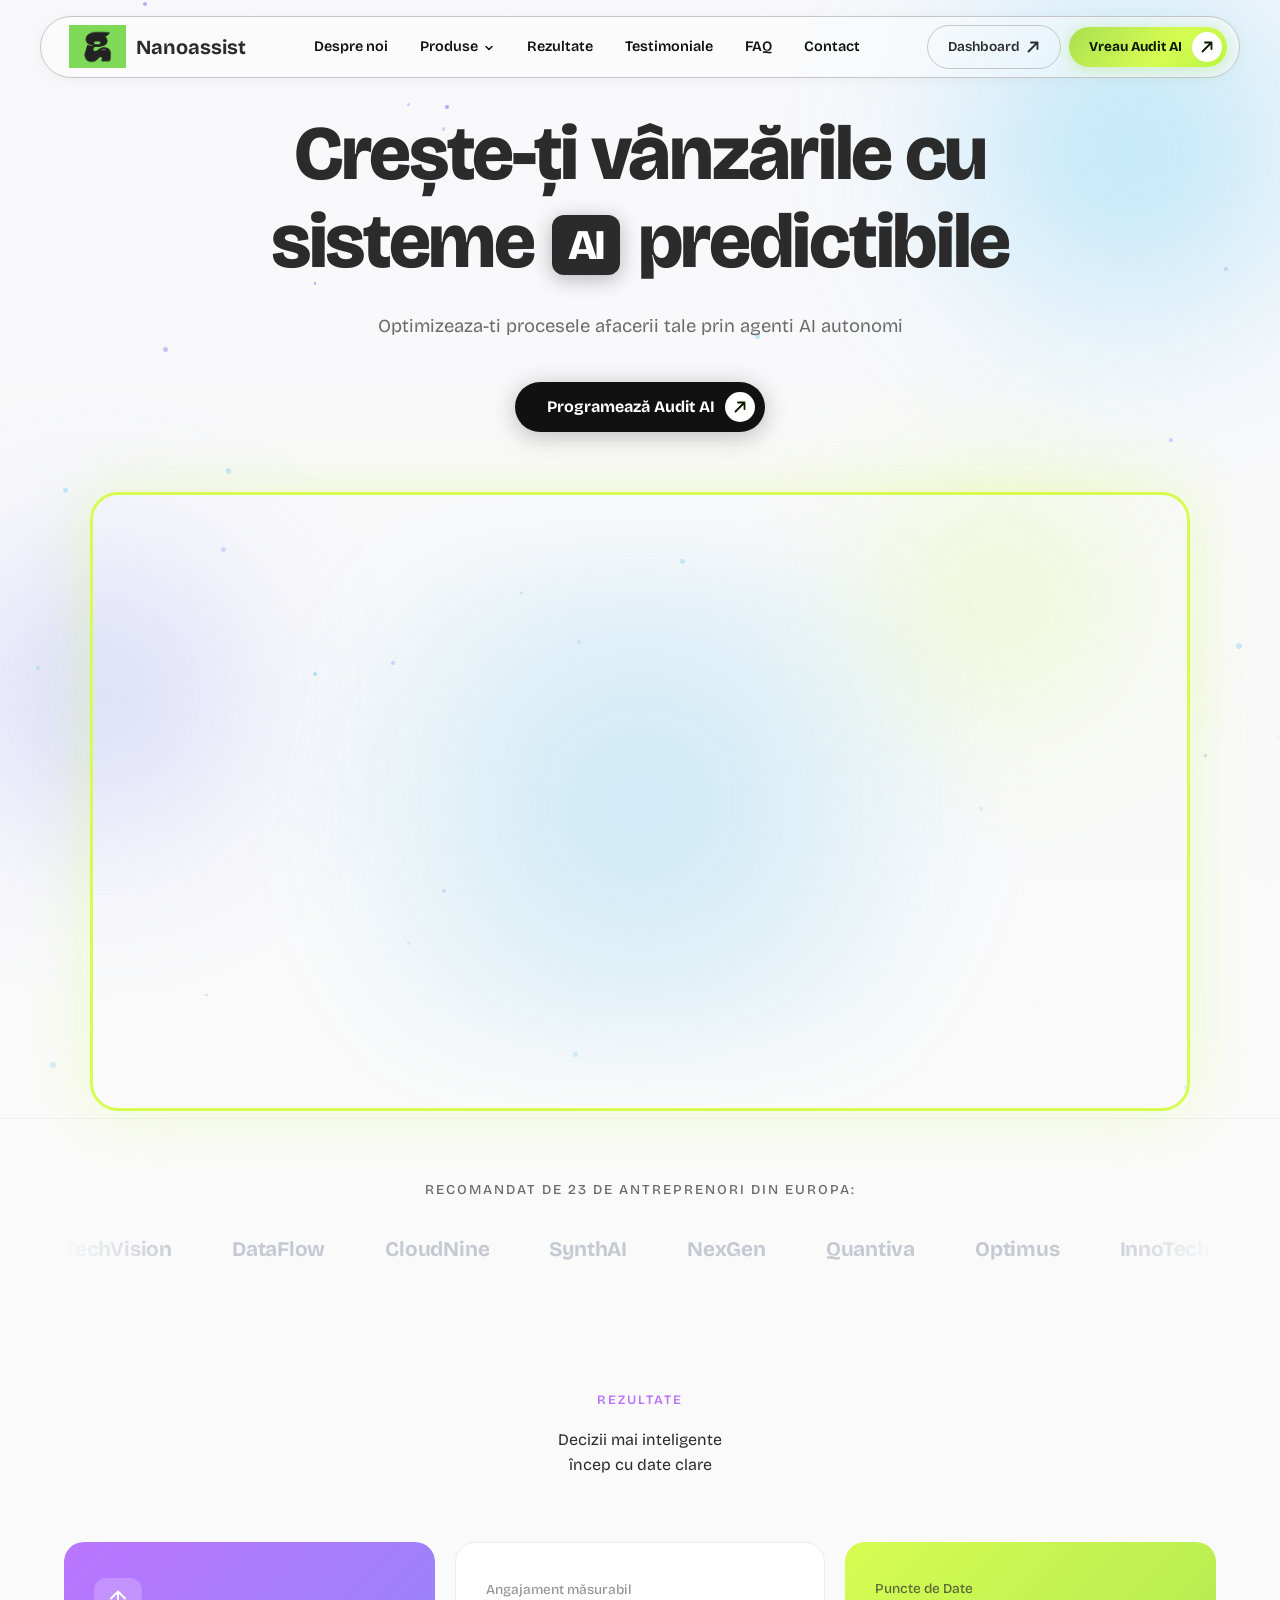
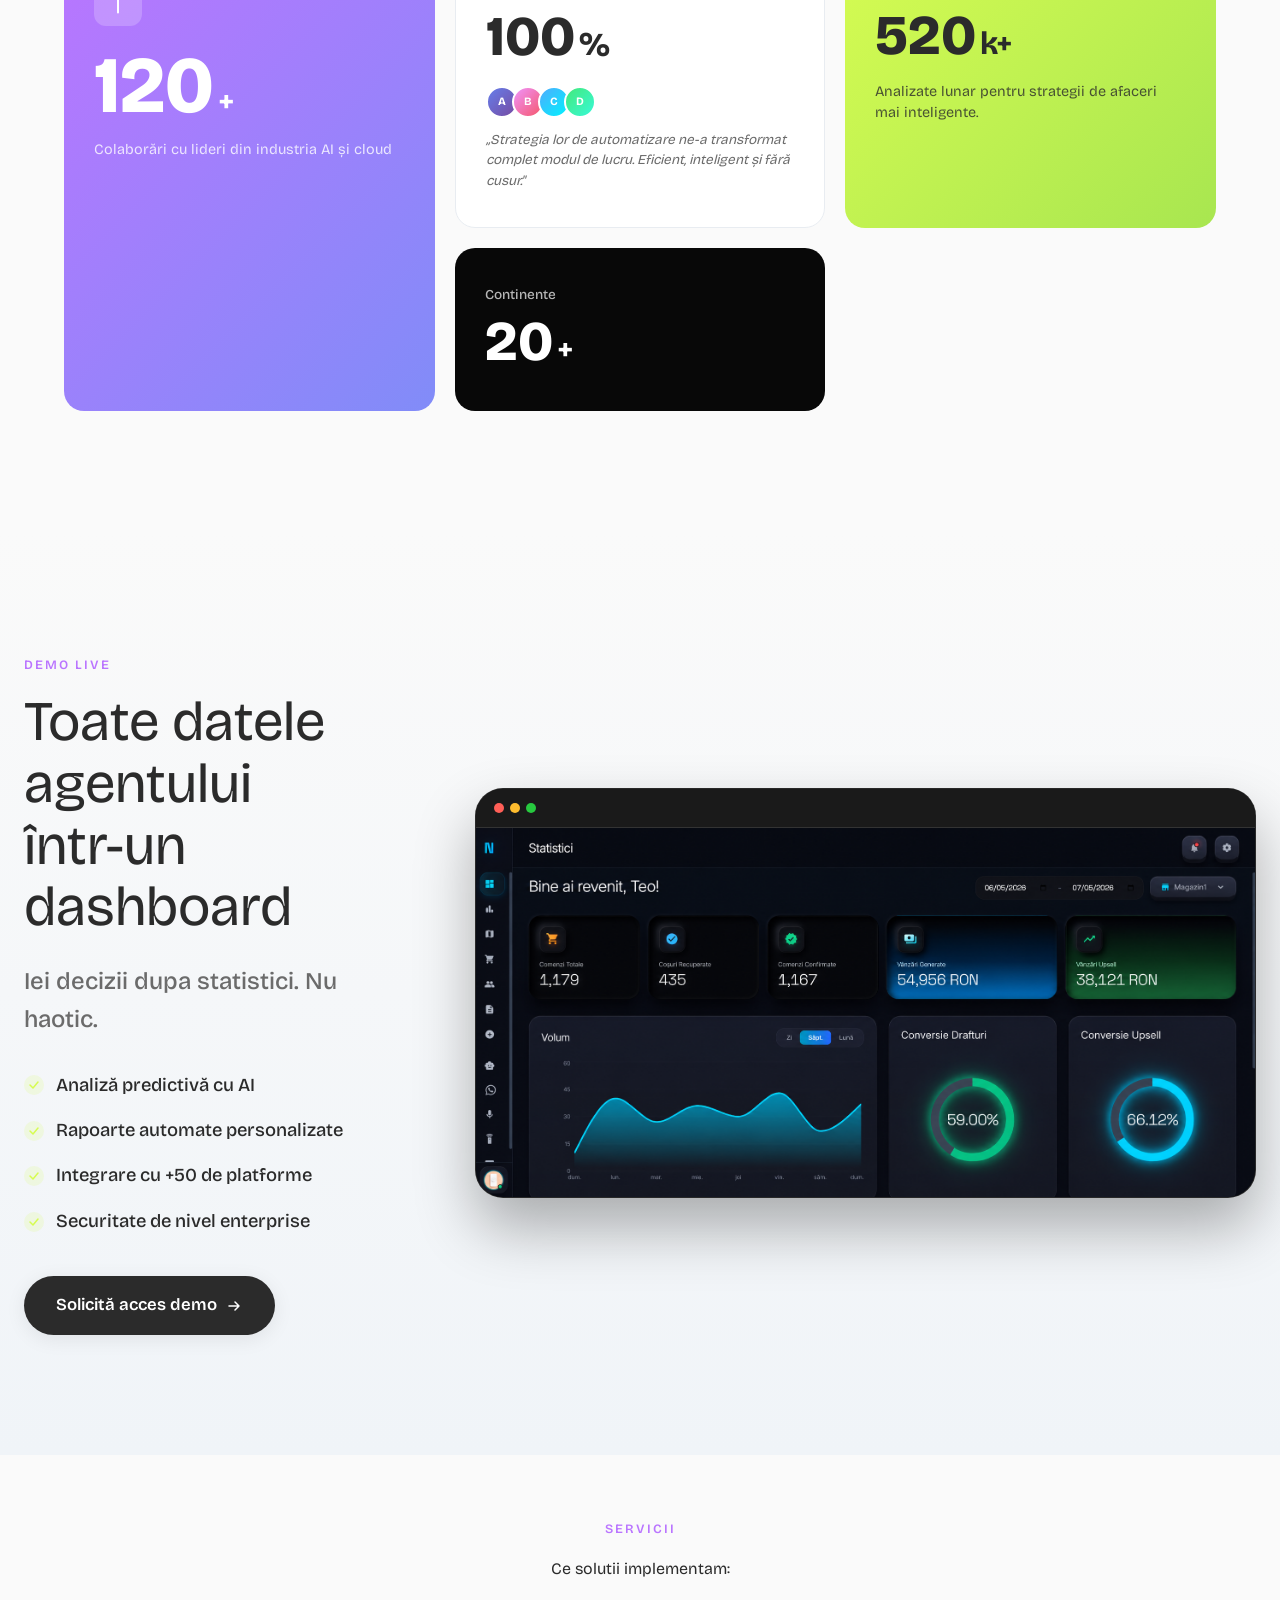
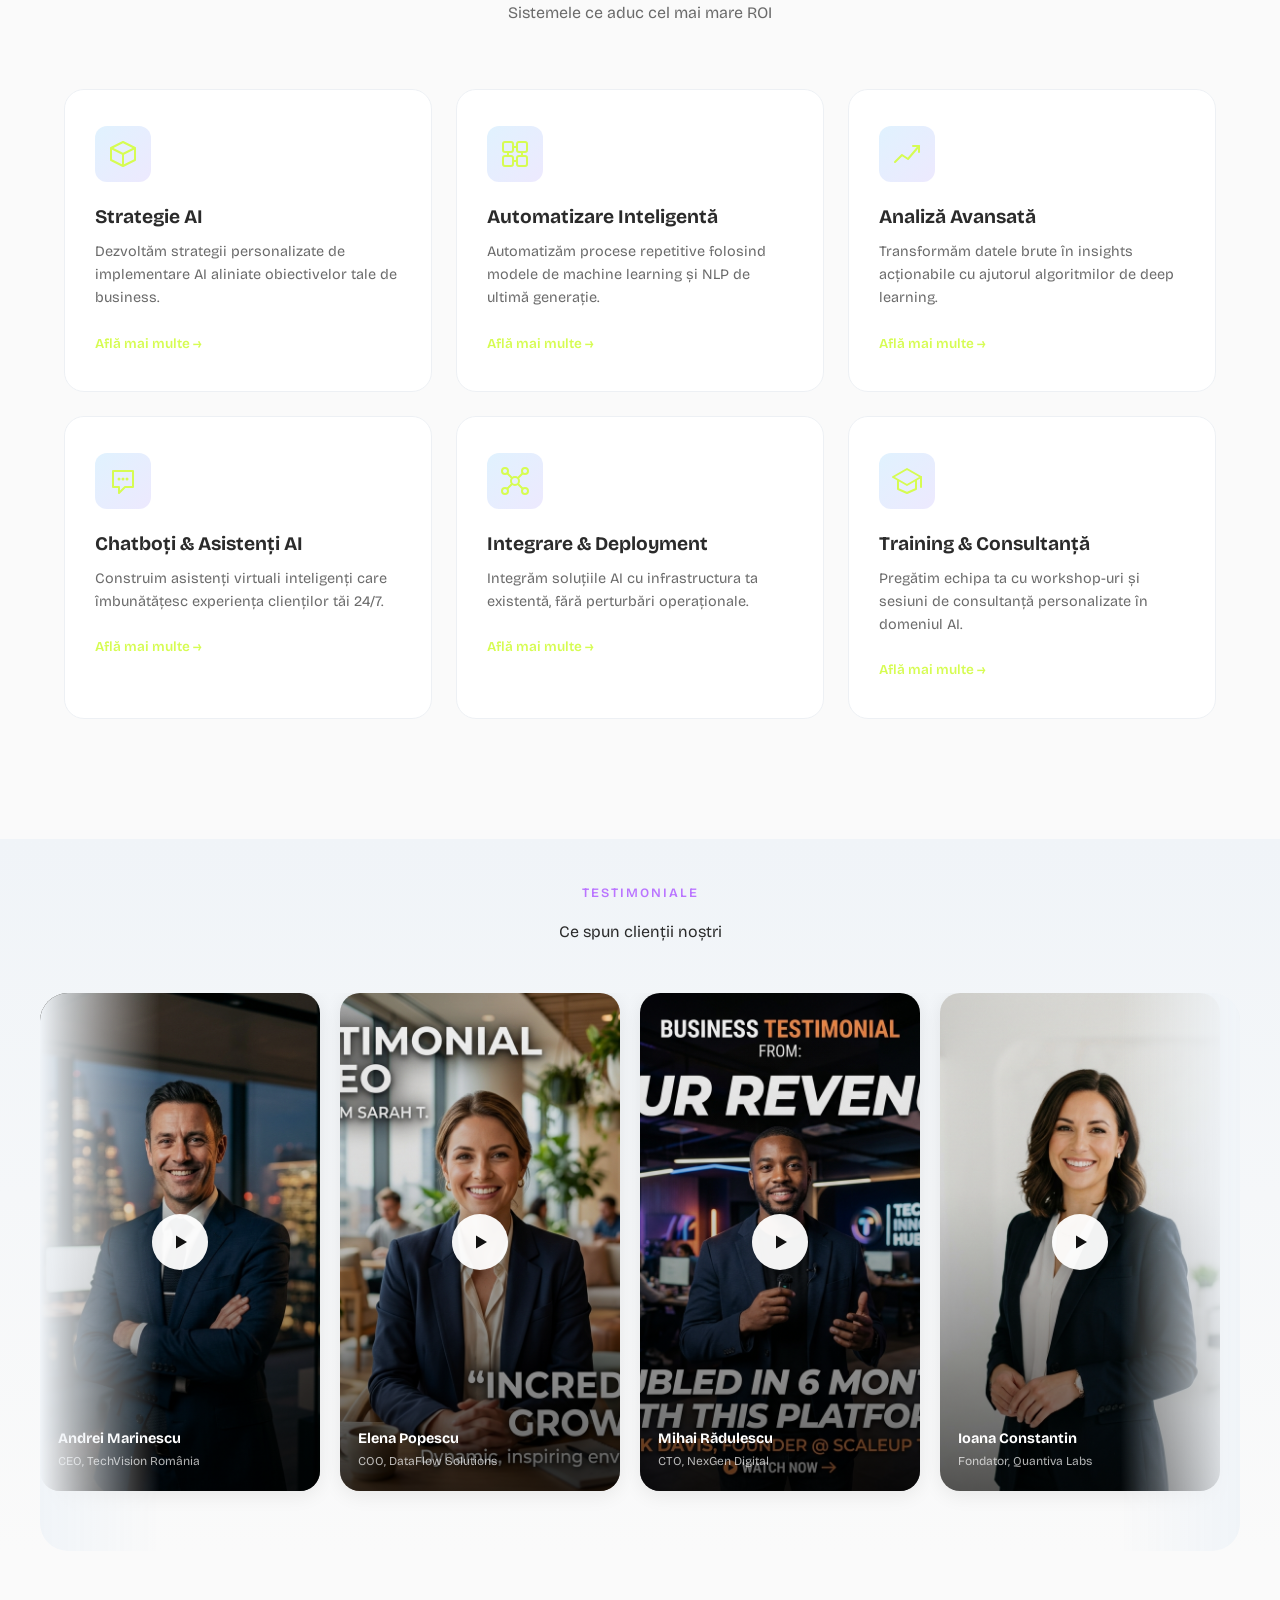
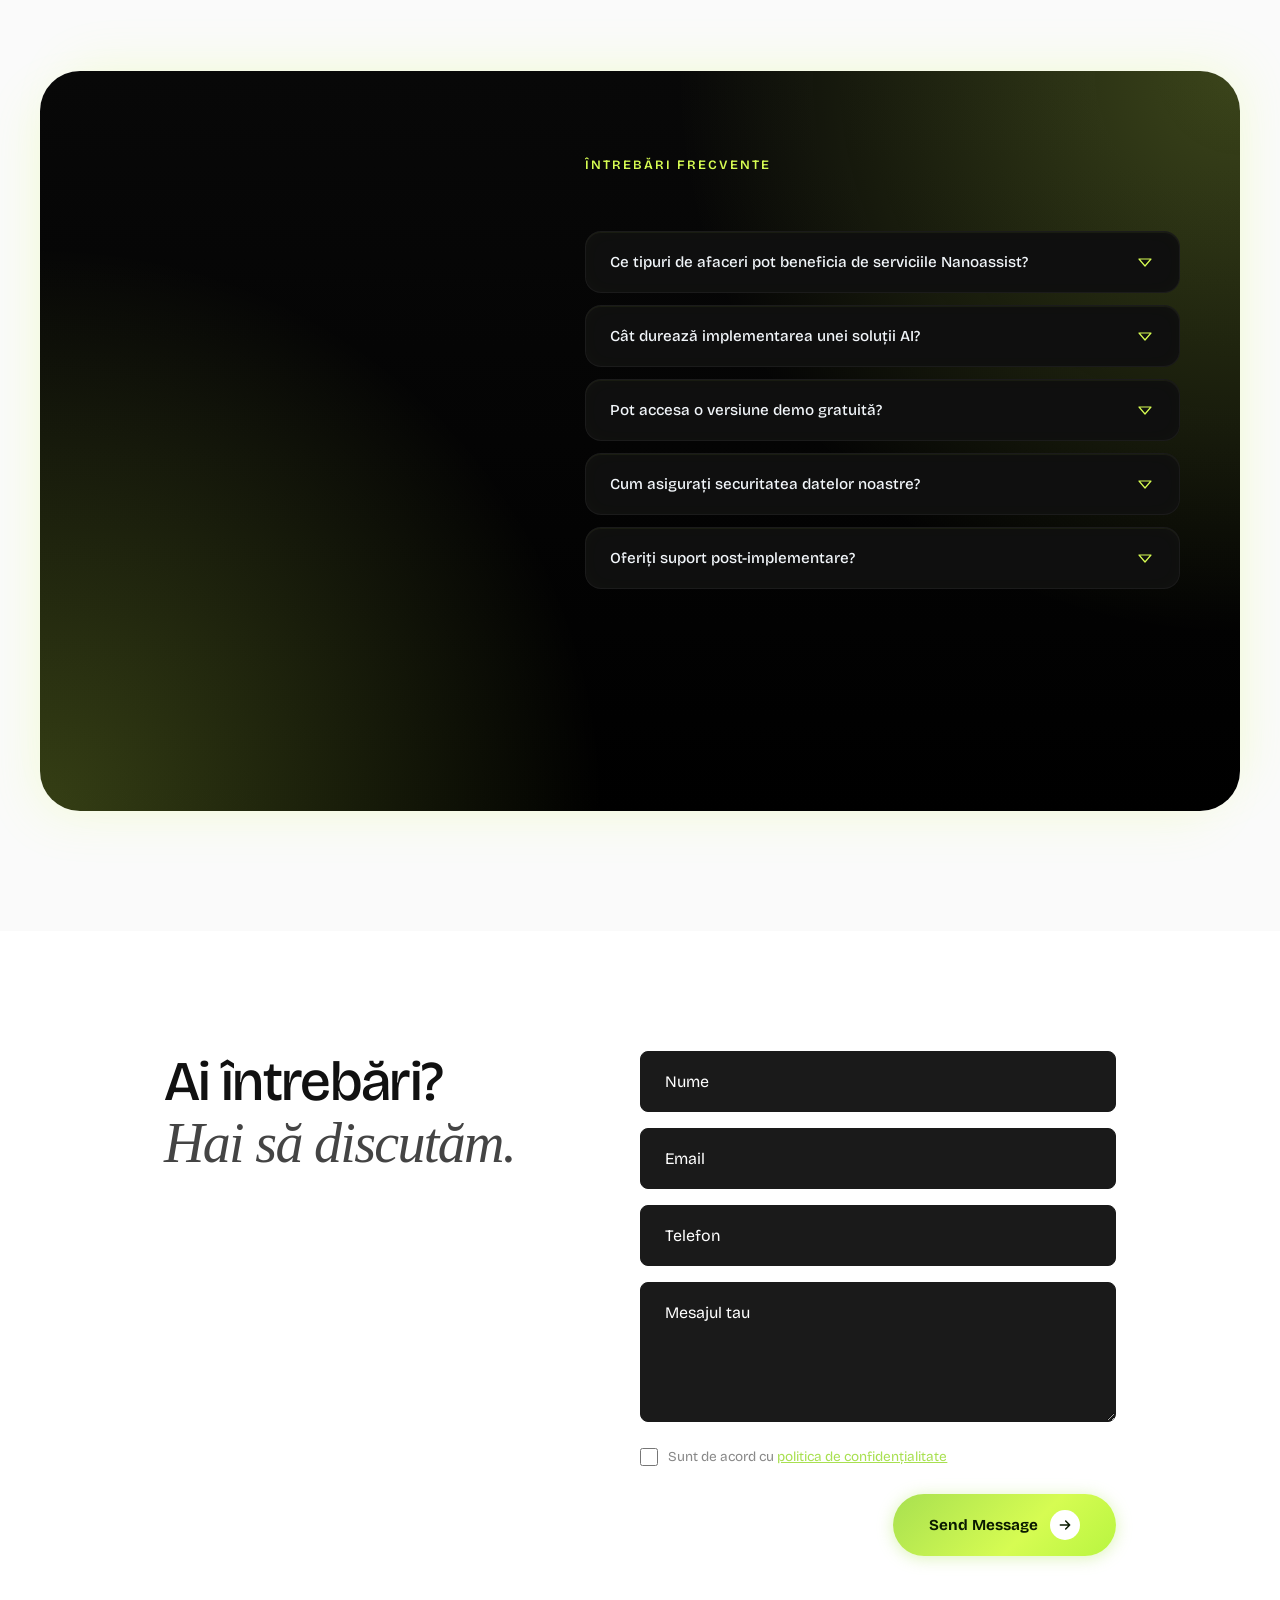
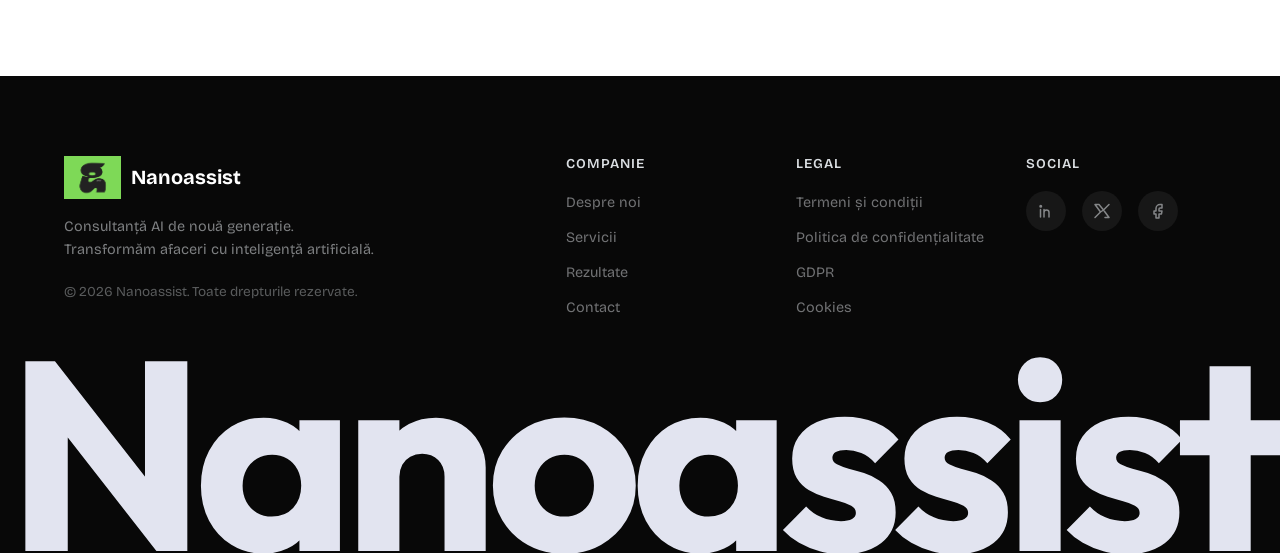
==== index.html @ f49da97b "UI: Moved hero video up, added green alien border, fixed header transparency, and restructured foote" ====
<!DOCTYPE html>
<html lang="ro">
<head>
    <meta charset="UTF-8">
    <meta name="viewport" content="width=device-width, initial-scale=1.0">
    <meta name="description" content="Nanoassist — Consultanță AI de top pentru afacerea ta. Automatizare inteligentă, analiză avansată și soluții personalizate bazate pe inteligență artificială.">
    <meta name="keywords" content="consultanță AI, inteligență artificială, automatizare, Nanoassist, România, soluții AI">
    <title>Nanoassist — Consultanță AI pentru Afaceri</title>

    <!-- Google Fonts -->
    <link rel="preconnect" href="https://fonts.googleapis.com">
    <link rel="preconnect" href="https://fonts.gstatic.com" crossorigin>
    <link href="https://fonts.googleapis.com/css2?family=Bricolage+Grotesque:wght@400;500;600;700;800&family=Inter:wght@300;400;500;600;700;800;900&family=Outfit:wght@300;400;500;600;700;800;900&display=swap" rel="stylesheet">

    <link rel="stylesheet" href="styles.css">
</head>
<body>
    <!-- ============ HEADER ============ -->
    <header class="header" id="header">
        <div class="header__pill">
            <a href="#" class="header__logo" id="logo">
                <img src="assets/images/logo1.png" alt="Nanoassist Logo" class="header-logo-img">
                <span class="logo-text">Nanoassist</span>
            </a>

            <nav class="header__nav" id="nav">
                <a href="#despre" class="nav-link">Despre noi</a>
                <div class="nav-item-dropdown">
                    <a href="#servicii" class="nav-link">Produse <svg width="12" height="12" viewBox="0 0 12 12" fill="none" style="margin-left: 2px; vertical-align: middle; transition: transform 0.2s;"><path d="M3 4.5L6 7.5L9 4.5" stroke="currentColor" stroke-width="1.5" stroke-linecap="round" stroke-linejoin="round"/></svg></a>
                    <div class="dropdown-menu">
                        <a href="#ecommerce">Ecommerce</a>
                        <a href="#call-center">Call-Center</a>
                        <a href="#prospectare">Prospectare B2B</a>
                        <a href="#reactivare">Reactivare Baza Clienti</a>
                    </div>
                </div>
                <a href="#rezultate" class="nav-link">Rezultate</a>
                <a href="#testimoniale" class="nav-link">Testimoniale</a>
                <a href="#faq" class="nav-link">FAQ</a>
                <a href="#contact" class="nav-link">Contact</a>
            </nav>

            <div class="header__actions">
                <a href="https://comenzi.voisero.info" class="header__cta header__cta--secondary" id="cta-dashboard" target="_blank" rel="noopener noreferrer">
                    <span>Dashboard</span>
                    <svg width="14" height="14" viewBox="0 0 14 14" fill="none">
                        <path d="M2.5 11.5L11.5 2.5M11.5 2.5H5M11.5 2.5V9" stroke="currentColor" stroke-width="1.8" stroke-linecap="round" stroke-linejoin="round"/>
                    </svg>
                </a>
                <a href="#contact" class="header__cta header__cta--audit" id="cta-audit">
                    <span>Vreau Audit AI</span>
                    <span class="audit-btn__circle">
                        <svg width="14" height="14" viewBox="0 0 14 14" fill="none">
                            <path d="M2.5 11.5L11.5 2.5M11.5 2.5H5M11.5 2.5V9" stroke="currentColor" stroke-width="1.8" stroke-linecap="round" stroke-linejoin="round"/>
                        </svg>
                    </span>
                </a>
            </div>

            <button class="header__hamburger" id="hamburger" aria-label="Deschide meniul">
                <span></span>
                <span></span>
                <span></span>
            </button>
        </div>
    </header>

    <!-- Mobile Nav Overlay -->
    <div class="mobile-nav" id="mobile-nav">
        <a href="#despre" class="mobile-nav__link">Despre noi</a>
        <a href="#servicii" class="mobile-nav__link">Servicii</a>
        <a href="#rezultate" class="mobile-nav__link">Rezultate</a>
        <a href="#testimoniale" class="mobile-nav__link">Testimoniale</a>
        <a href="#faq" class="mobile-nav__link">FAQ</a>
        <a href="#contact" class="mobile-nav__link">Contact</a>
        <a href="#" class="mobile-nav__cta">Accesează Dashboard →</a>
    </div>

    <!-- ============ HERO ============ -->
    <section class="hero" id="hero">
        <div class="hero__bg">
            <div class="hero__shape hero__shape--1"></div>
            <div class="hero__shape hero__shape--2"></div>
            <div class="hero__shape hero__shape--3"></div>
            <div class="hero__particles" id="particles"></div>
        </div>

        <div class="hero__container">

            <h1 class="hero__title">
                Crește-ți vânzările cu sisteme <span class="hero__title-ai"><span class="ai-icon">AI</span></span> predictibile
            </h1>

            <p class="hero__subtitle">
                Optimizeaza-ti procesele afacerii tale prin agenti AI autonomi
            </p>

            <div class="hero__actions">
                <a href="#contact" class="btn btn--hero-audit" id="cta-start">
                    <span>Programează Audit AI</span>
                    <span class="audit-btn__circle audit-btn__circle--dark">
                        <svg width="14" height="14" viewBox="0 0 14 14" fill="none">
                            <path d="M2.5 11.5L11.5 2.5M11.5 2.5H5M11.5 2.5V9" stroke="currentColor" stroke-width="1.8" stroke-linecap="round" stroke-linejoin="round"/>
                        </svg>
                    </span>
                </a>
            </div>

        </div>

        <div class="hero__dashboard-preview">
            <div class="dashboard-glow"></div>
                        <iframe src="https://www.youtube.com/embed/8zaC7YM-LNY" title="YouTube video player" frameborder="0" allow="accelerometer; autoplay; clipboard-write; encrypted-media; gyroscope; picture-in-picture" allowfullscreen referrerpolicy="strict-origin-when-cross-origin" class="dashboard-img"></iframe>
        </div>
    </section>

    <!-- ============ CLIENTS ============ -->
    <section class="clients" id="clienti">
        <div class="clients__container">
            <p class="clients__label">Recomandat de 23 de antreprenori din Europa:</p>
            <div class="clients__track-wrapper">
                <div class="clients__track">
                    <div class="client-logo">TechVision</div>
                    <div class="client-logo">DataFlow</div>
                    <div class="client-logo">CloudNine</div>
                    <div class="client-logo">SynthAI</div>
                    <div class="client-logo">NexGen</div>
                    <div class="client-logo">Quantiva</div>
                    <div class="client-logo">Optimus</div>
                    <div class="client-logo">InnoTech</div>
                    <!-- Duplicate for seamless scroll -->
                    <div class="client-logo">TechVision</div>
                    <div class="client-logo">DataFlow</div>
                    <div class="client-logo">CloudNine</div>
                    <div class="client-logo">SynthAI</div>
                    <div class="client-logo">NexGen</div>
                    <div class="client-logo">Quantiva</div>
                    <div class="client-logo">Optimus</div>
                    <div class="client-logo">InnoTech</div>
                </div>
            </div>
        </div>
    </section>

    <!-- ============ STATS / RESULTS ============ -->
    <section class="stats" id="rezultate">
        <div class="stats__container">
            <div class="stats__header">
                <span class="section-tag">Rezultate</span>
                <h2 class="section-title">Decizii mai inteligente <br>încep cu date clare</h2>
            </div>

            <div class="stats__grid">
                <div class="stat-card stat-card--featured" id="stat-featured">
                    <div class="stat-card__icon">
                        <svg width="28" height="28" viewBox="0 0 28 28" fill="none">
                            <path d="M14 3.5V24.5M14 3.5L7 10.5M14 3.5L21 10.5" stroke="currentColor" stroke-width="2" stroke-linecap="round" stroke-linejoin="round"/>
                        </svg>
                    </div>
                    <div class="stat-card__number" data-target="120">0</div>
                    <div class="stat-card__suffix">+</div>
                    <p class="stat-card__desc">Colaborări cu lideri din industria AI și cloud</p>
                </div>

                <div class="stat-card stat-card--light" id="stat-commitment">
                    <span class="stat-card__label">Angajament măsurabil</span>
                    <div class="stat-card__number" data-target="100">0</div>
                    <div class="stat-card__suffix">%</div>
                    <div class="stat-card__avatars">
                        <div class="avatar" style="background: linear-gradient(135deg, #667eea, #764ba2);">A</div>
                        <div class="avatar" style="background: linear-gradient(135deg, #f093fb, #f5576c);">B</div>
                        <div class="avatar" style="background: linear-gradient(135deg, #4facfe, #00f2fe);">C</div>
                        <div class="avatar" style="background: linear-gradient(135deg, #43e97b, #38f9d7);">D</div>
                    </div>
                    <blockquote class="stat-card__quote">
                        „Strategia lor de automatizare ne-a transformat complet modul de lucru. Eficient, inteligent și fără cusur."
                    </blockquote>
                </div>

                <div class="stat-card stat-card--accent" id="stat-datapoints">
                    <span class="stat-card__label">Puncte de Date</span>
                    <div class="stat-card__number" data-target="520">0</div>
                    <div class="stat-card__suffix">k+</div>
                    <p class="stat-card__desc">Analizate lunar pentru strategii de afaceri mai inteligente.</p>
                </div>

                <div class="stat-card stat-card--dark" id="stat-continents">
                    <span class="stat-card__label">Continente</span>
                    <div class="stat-card__number" data-target="20">0</div>
                    <div class="stat-card__suffix">+</div>
                </div>
            </div>
        </div>
    </section>

    <!-- ============ DASHBOARD DEMO ============ -->
    <section class="demo" id="demo">
        <div class="demo__container">
            <div class="demo__text">
                <span class="section-tag">Demo Live</span>
                <h2 class="section-title">Toate datele agentului<br>într-un dashboard</h2>
                <p class="demo__description">
                    Iei decizii dupa statistici. Nu haotic.
                </p>
                <ul class="demo__features">
                    <li>
                        <svg width="20" height="20" viewBox="0 0 20 20" fill="none"><circle cx="10" cy="10" r="10" fill="currentColor" opacity="0.15"/><path d="M6 10L9 13L14 7" stroke="currentColor" stroke-width="1.5" stroke-linecap="round" stroke-linejoin="round"/></svg>
                        Analiză predictivă cu AI
                    </li>
                    <li>
                        <svg width="20" height="20" viewBox="0 0 20 20" fill="none"><circle cx="10" cy="10" r="10" fill="currentColor" opacity="0.15"/><path d="M6 10L9 13L14 7" stroke="currentColor" stroke-width="1.5" stroke-linecap="round" stroke-linejoin="round"/></svg>
                        Rapoarte automate personalizate
                    </li>
                    <li>
                        <svg width="20" height="20" viewBox="0 0 20 20" fill="none"><circle cx="10" cy="10" r="10" fill="currentColor" opacity="0.15"/><path d="M6 10L9 13L14 7" stroke="currentColor" stroke-width="1.5" stroke-linecap="round" stroke-linejoin="round"/></svg>
                        Integrare cu +50 de platforme
                    </li>
                    <li>
                        <svg width="20" height="20" viewBox="0 0 20 20" fill="none"><circle cx="10" cy="10" r="10" fill="currentColor" opacity="0.15"/><path d="M6 10L9 13L14 7" stroke="currentColor" stroke-width="1.5" stroke-linecap="round" stroke-linejoin="round"/></svg>
                        Securitate de nivel enterprise
                    </li>
                </ul>
                <a href="#contact" class="btn btn--primary" id="cta-demo-request">
                    Solicită acces demo
                    <svg width="18" height="18" viewBox="0 0 18 18" fill="none">
                        <path d="M4 9H14M14 9L10 5M14 9L10 13" stroke="currentColor" stroke-width="1.5" stroke-linecap="round" stroke-linejoin="round"/>
                    </svg>
                </a>
            </div>
            <div class="demo__visual">
                <div class="demo__screen">
                    <div class="screen-dots">
                        <span></span><span></span><span></span>
                    </div>
                    <img src="assets/images/dash1.png" alt="Dashboard Demo Nanoassist" loading="lazy">
                </div>
            </div>
        </div>
    </section>

    <!-- ============ SERVICES ============ -->
    <section class="services" id="servicii">
        <div class="services__container">
            <div class="services__header">
                <span class="section-tag">Servicii</span>
                <h2 class="section-title">Ce solutii implementam:</h2>
                <p class="section-subtitle">Sistemele ce aduc cel mai mare ROI</p>
            </div>

            <div class="services__grid">
                <div class="service-card" id="service-strategy">
                    <div class="service-card__icon">
                        <svg width="32" height="32" viewBox="0 0 32 32" fill="none">
                            <path d="M16 4L28 10V22L16 28L4 22V10L16 4Z" stroke="currentColor" stroke-width="2" stroke-linejoin="round"/>
                            <path d="M16 16L28 10" stroke="currentColor" stroke-width="2"/>
                            <path d="M16 16L4 10" stroke="currentColor" stroke-width="2"/>
                            <path d="M16 16V28" stroke="currentColor" stroke-width="2"/>
                        </svg>
                    </div>
                    <h3 class="service-card__title">Strategie AI</h3>
                    <p class="service-card__desc">Dezvoltăm strategii personalizate de implementare AI aliniate obiectivelor tale de business.</p>
                    <a href="#contact" class="service-card__link">Află mai multe →</a>
                </div>

                <div class="service-card" id="service-automation">
                    <div class="service-card__icon">
                        <svg width="32" height="32" viewBox="0 0 32 32" fill="none">
                            <rect x="4" y="4" width="10" height="10" rx="2" stroke="currentColor" stroke-width="2"/>
                            <rect x="18" y="4" width="10" height="10" rx="2" stroke="currentColor" stroke-width="2"/>
                            <rect x="4" y="18" width="10" height="10" rx="2" stroke="currentColor" stroke-width="2"/>
                            <rect x="18" y="18" width="10" height="10" rx="2" stroke="currentColor" stroke-width="2"/>
                            <path d="M14 9H18M9 14V18M23 14V18M14 23H18" stroke="currentColor" stroke-width="2" stroke-linecap="round"/>
                        </svg>
                    </div>
                    <h3 class="service-card__title">Automatizare Inteligentă</h3>
                    <p class="service-card__desc">Automatizăm procese repetitive folosind modele de machine learning și NLP de ultimă generație.</p>
                    <a href="#contact" class="service-card__link">Află mai multe →</a>
                </div>

                <div class="service-card" id="service-analytics">
                    <div class="service-card__icon">
                        <svg width="32" height="32" viewBox="0 0 32 32" fill="none">
                            <path d="M4 24L11 17L17 21L28 8" stroke="currentColor" stroke-width="2" stroke-linecap="round" stroke-linejoin="round"/>
                            <path d="M22 8H28V14" stroke="currentColor" stroke-width="2" stroke-linecap="round" stroke-linejoin="round"/>
                        </svg>
                    </div>
                    <h3 class="service-card__title">Analiză Avansată</h3>
                    <p class="service-card__desc">Transformăm datele brute în insights acționabile cu ajutorul algoritmilor de deep learning.</p>
                    <a href="#contact" class="service-card__link">Află mai multe →</a>
                </div>

                <div class="service-card" id="service-chatbots">
                    <div class="service-card__icon">
                        <svg width="32" height="32" viewBox="0 0 32 32" fill="none">
                            <path d="M6 6H26V22H18L12 28V22H6V6Z" stroke="currentColor" stroke-width="2" stroke-linejoin="round"/>
                            <circle cx="12" cy="14" r="1.5" fill="currentColor"/>
                            <circle cx="16" cy="14" r="1.5" fill="currentColor"/>
                            <circle cx="20" cy="14" r="1.5" fill="currentColor"/>
                        </svg>
                    </div>
                    <h3 class="service-card__title">Chatboți & Asistenți AI</h3>
                    <p class="service-card__desc">Construim asistenți virtuali inteligenți care îmbunătățesc experiența clienților tăi 24/7.</p>
                    <a href="#contact" class="service-card__link">Află mai multe →</a>
                </div>

                <div class="service-card" id="service-integration">
                    <div class="service-card__icon">
                        <svg width="32" height="32" viewBox="0 0 32 32" fill="none">
                            <circle cx="16" cy="16" r="4" stroke="currentColor" stroke-width="2"/>
                            <circle cx="6" cy="6" r="3" stroke="currentColor" stroke-width="2"/>
                            <circle cx="26" cy="6" r="3" stroke="currentColor" stroke-width="2"/>
                            <circle cx="6" cy="26" r="3" stroke="currentColor" stroke-width="2"/>
                            <circle cx="26" cy="26" r="3" stroke="currentColor" stroke-width="2"/>
                            <path d="M8.5 8.5L13 13M23.5 8.5L19 13M8.5 23.5L13 19M23.5 23.5L19 19" stroke="currentColor" stroke-width="2"/>
                        </svg>
                    </div>
                    <h3 class="service-card__title">Integrare & Deployment</h3>
                    <p class="service-card__desc">Integrăm soluțiile AI cu infrastructura ta existentă, fără perturbări operaționale.</p>
                    <a href="#contact" class="service-card__link">Află mai multe →</a>
                </div>

                <div class="service-card" id="service-training">
                    <div class="service-card__icon">
                        <svg width="32" height="32" viewBox="0 0 32 32" fill="none">
                            <path d="M16 4L30 12L16 20L2 12L16 4Z" stroke="currentColor" stroke-width="2" stroke-linejoin="round"/>
                            <path d="M7 15V24L16 28L25 24V15" stroke="currentColor" stroke-width="2" stroke-linejoin="round"/>
                            <path d="M30 12V22" stroke="currentColor" stroke-width="2" stroke-linecap="round"/>
                        </svg>
                    </div>
                    <h3 class="service-card__title">Training & Consultanță</h3>
                    <p class="service-card__desc">Pregătim echipa ta cu workshop-uri și sesiuni de consultanță personalizate în domeniul AI.</p>
                    <a href="#contact" class="service-card__link">Află mai multe →</a>
                </div>
            </div>
        </div>
    </section>

    <!-- ============ TESTIMONIALS / VIDEO DEMOS ============ -->
    <section class="testimonials" id="testimoniale">
        <div class="testimonials__container">
            <div class="testimonials__header">
                <span class="section-tag">Testimoniale</span>
                <h2 class="section-title">Ce spun clienții noștri</h2>
            </div>
        </div>

        <!-- Full-width marquee strip -->
        <div class="video-marquee__wrapper">
            <div class="video-marquee__track">

                <!-- Card 1 -->
                <div class="video-card">
                    <video class="video-card__video" muted loop playsinline preload="none"
                        poster="assets/images/thumb-1.png">
                        <source src="" type="video/mp4">
                    </video>
                    <div class="video-card__overlay">
                        <button class="video-card__play" aria-label="Redă video">
                            <svg width="22" height="22" viewBox="0 0 22 22" fill="none">
                                <path d="M7 4.5L18 11L7 17.5V4.5Z" fill="currentColor"/>
                            </svg>
                        </button>
                        <div class="video-card__meta">
                            <span class="video-card__name">Andrei Marinescu</span>
                            <span class="video-card__role">CEO, TechVision România</span>
                        </div>
                    </div>
                </div>

                <!-- Card 2 -->
                <div class="video-card">
                    <video class="video-card__video" muted loop playsinline preload="none"
                        poster="assets/images/thumb-2.png">
                        <source src="" type="video/mp4">
                    </video>
                    <div class="video-card__overlay">
                        <button class="video-card__play" aria-label="Redă video">
                            <svg width="22" height="22" viewBox="0 0 22 22" fill="none">
                                <path d="M7 4.5L18 11L7 17.5V4.5Z" fill="currentColor"/>
                            </svg>
                        </button>
                        <div class="video-card__meta">
                            <span class="video-card__name">Elena Popescu</span>
                            <span class="video-card__role">COO, DataFlow Solutions</span>
                        </div>
                    </div>
                </div>

                <!-- Card 3 -->
                <div class="video-card">
                    <video class="video-card__video" muted loop playsinline preload="none"
                        poster="assets/images/thumb-3.png">
                        <source src="" type="video/mp4">
                    </video>
                    <div class="video-card__overlay">
                        <button class="video-card__play" aria-label="Redă video">
                            <svg width="22" height="22" viewBox="0 0 22 22" fill="none">
                                <path d="M7 4.5L18 11L7 17.5V4.5Z" fill="currentColor"/>
                            </svg>
                        </button>
                        <div class="video-card__meta">
                            <span class="video-card__name">Mihai Rădulescu</span>
                            <span class="video-card__role">CTO, NexGen Digital</span>
                        </div>
                    </div>
                </div>

                <!-- Card 4 -->
                <div class="video-card">
                    <video class="video-card__video" muted loop playsinline preload="none"
                        poster="assets/images/thumb-4.png">
                        <source src="" type="video/mp4">
                    </video>
                    <div class="video-card__overlay">
                        <button class="video-card__play" aria-label="Redă video">
                            <svg width="22" height="22" viewBox="0 0 22 22" fill="none">
                                <path d="M7 4.5L18 11L7 17.5V4.5Z" fill="currentColor"/>
                            </svg>
                        </button>
                        <div class="video-card__meta">
                            <span class="video-card__name">Ioana Constantin</span>
                            <span class="video-card__role">Fondator, Quantiva Labs</span>
                        </div>
                    </div>
                </div>

                <!-- Card 5 -->
                <div class="video-card">
                    <video class="video-card__video" muted loop playsinline preload="none"
                        poster="assets/images/thumb-5.png">
                        <source src="" type="video/mp4">
                    </video>
                    <div class="video-card__overlay">
                        <button class="video-card__play" aria-label="Redă video">
                            <svg width="22" height="22" viewBox="0 0 22 22" fill="none">
                                <path d="M7 4.5L18 11L7 17.5V4.5Z" fill="currentColor"/>
                            </svg>
                        </button>
                        <div class="video-card__meta">
                            <span class="video-card__name">Bogdan Ionescu</span>
                            <span class="video-card__role">Director, Optimus Group</span>
                        </div>
                    </div>
                </div>

                <!-- Duplicate set for seamless loop -->
                <div class="video-card">
                    <video class="video-card__video" muted loop playsinline preload="none"
                        poster="assets/images/thumb-1.png"><source src="" type="video/mp4"></video>
                    <div class="video-card__overlay">
                        <button class="video-card__play" aria-label="Redă video"><svg width="22" height="22" viewBox="0 0 22 22" fill="none"><path d="M7 4.5L18 11L7 17.5V4.5Z" fill="currentColor"/></svg></button>
                        <div class="video-card__meta"><span class="video-card__name">Andrei Marinescu</span><span class="video-card__role">CEO, TechVision România</span></div>
                    </div>
                </div>
                <div class="video-card">
                    <video class="video-card__video" muted loop playsinline preload="none"
                        poster="assets/images/thumb-2.png"><source src="" type="video/mp4"></video>
                    <div class="video-card__overlay">
                        <button class="video-card__play" aria-label="Redă video"><svg width="22" height="22" viewBox="0 0 22 22" fill="none"><path d="M7 4.5L18 11L7 17.5V4.5Z" fill="currentColor"/></svg></button>
                        <div class="video-card__meta"><span class="video-card__name">Elena Popescu</span><span class="video-card__role">COO, DataFlow Solutions</span></div>
                    </div>
                </div>
                <div class="video-card">
                    <video class="video-card__video" muted loop playsinline preload="none"
                        poster="assets/images/thumb-3.png"><source src="" type="video/mp4"></video>
                    <div class="video-card__overlay">
                        <button class="video-card__play" aria-label="Redă video"><svg width="22" height="22" viewBox="0 0 22 22" fill="none"><path d="M7 4.5L18 11L7 17.5V4.5Z" fill="currentColor"/></svg></button>
                        <div class="video-card__meta"><span class="video-card__name">Mihai Rădulescu</span><span class="video-card__role">CTO, NexGen Digital</span></div>
                    </div>
                </div>
                <div class="video-card">
                    <video class="video-card__video" muted loop playsinline preload="none"
                        poster="assets/images/thumb-4.png"><source src="" type="video/mp4"></video>
                    <div class="video-card__overlay">
                        <button class="video-card__play" aria-label="Redă video"><svg width="22" height="22" viewBox="0 0 22 22" fill="none"><path d="M7 4.5L18 11L7 17.5V4.5Z" fill="currentColor"/></svg></button>
                        <div class="video-card__meta"><span class="video-card__name">Ioana Constantin</span><span class="video-card__role">Fondator, Quantiva Labs</span></div>
                    </div>
                </div>
                <div class="video-card">
                    <video class="video-card__video" muted loop playsinline preload="none"
                        poster="assets/images/thumb-5.png"><source src="" type="video/mp4"></video>
                    <div class="video-card__overlay">
                        <button class="video-card__play" aria-label="Redă video"><svg width="22" height="22" viewBox="0 0 22 22" fill="none"><path d="M7 4.5L18 11L7 17.5V4.5Z" fill="currentColor"/></svg></button>
                        <div class="video-card__meta"><span class="video-card__name">Bogdan Ionescu</span><span class="video-card__role">Director, Optimus Group</span></div>
                    </div>
                </div>

            </div>
        </div>
    </section>

    <!-- ============ FAQ ============ -->
    <section class="faq" id="faq">
        <div class="faq__container">
            <div class="faq__visual">
                <img src="assets/images/legoone.png" alt="Nanoassist Blocks" loading="lazy">
            </div>
            <div class="faq__content">
                <span class="section-tag section-tag--light">Întrebări frecvente</span>


                <div class="faq__list">
                    <div class="faq-item" id="faq-1">
                        <button class="faq-item__question" aria-expanded="false">
                            <span>Ce tipuri de afaceri pot beneficia de serviciile Nanoassist?</span>
                            <svg class="faq-chevron" width="20" height="20" viewBox="0 0 20 20" fill="none">
                                <path d="M4 7L16 7L10 14Z" stroke="currentColor" stroke-width="1.2" stroke-linejoin="round"/>
                            </svg>
                        </button>
                        <div class="faq-item__answer">
                            <p>Serviciile noastre sunt adaptate pentru companii de orice dimensiune — de la startup-uri inovatoare la corporații multinaționale. Oferim soluții personalizate pentru industrii precum fintech, retail, sănătate, logistică și producție.</p>
                        </div>
                    </div>

                    <div class="faq-item" id="faq-2">
                        <button class="faq-item__question" aria-expanded="false">
                            <span>Cât durează implementarea unei soluții AI?</span>
                            <svg class="faq-chevron" width="20" height="20" viewBox="0 0 20 20" fill="none">
                                <path d="M4 7L16 7L10 14Z" stroke="currentColor" stroke-width="1.2" stroke-linejoin="round"/>
                            </svg>
                        </button>
                        <div class="faq-item__answer">
                            <p>Durata variază în funcție de complexitatea proiectului. Un proiect tipic de automatizare poate fi livrat în 4-8 săptămâni, în timp ce soluțiile enterprise complexe pot necesita 3-6 luni. Oferim un timeline detaliat după analiza inițială.</p>
                        </div>
                    </div>

                    <div class="faq-item" id="faq-3">
                        <button class="faq-item__question" aria-expanded="false">
                            <span>Pot accesa o versiune demo gratuită?</span>
                            <svg class="faq-chevron" width="20" height="20" viewBox="0 0 20 20" fill="none">
                                <path d="M4 7L16 7L10 14Z" stroke="currentColor" stroke-width="1.2" stroke-linejoin="round"/>
                            </svg>
                        </button>
                        <div class="faq-item__answer">
                            <p>Sigur ca da. Programeaza un apel de consultanta si iti vom arata cum ar putea functiona sistemul si pentru afacerea ta</p>
                        </div>
                    </div>

                    <div class="faq-item" id="faq-4">
                        <button class="faq-item__question" aria-expanded="false">
                            <span>Cum asigurați securitatea datelor noastre?</span>
                            <svg class="faq-chevron" width="20" height="20" viewBox="0 0 20 20" fill="none">
                                <path d="M4 7L16 7L10 14Z" stroke="currentColor" stroke-width="1.2" stroke-linejoin="round"/>
                            </svg>
                        </button>
                        <div class="faq-item__answer">
                            <p>Securitatea este prioritatea noastră #1. Folosim criptare end-to-end, respectăm standardele GDPR, SOC 2 și ISO 27001. Toate datele sunt stocate în centre de date certificate și sunt supuse audit-urilor regulate de securitate.</p>
                        </div>
                    </div>

                    <div class="faq-item" id="faq-5">
                        <button class="faq-item__question" aria-expanded="false">
                            <span>Oferiți suport post-implementare?</span>
                            <svg class="faq-chevron" width="20" height="20" viewBox="0 0 20 20" fill="none">
                                <path d="M4 7L16 7L10 14Z" stroke="currentColor" stroke-width="1.2" stroke-linejoin="round"/>
                            </svg>
                        </button>
                        <div class="faq-item__answer">
                            <p>Absolut. Toate pachetele noastre includ suport tehnic dedicat post-implementare. Echipa noastră monitorizează performanța soluțiilor și oferă optimizări continue pentru a asigura rezultate maxime.</p>
                        </div>
                    </div>
                </div>
            </div>
        </div>
    </section>

    <!-- ============ CONTACT ============ -->
    <section class="contact" id="contact">
        <div class="contact__container">
            <div class="contact__info">
                <h2 class="contact__heading">Ai întrebări?<br><em>Hai să discutăm.</em></h2>
            </div>

            <form class="contact__form" id="contact-form" novalidate>
                <div class="form-group">
                    <input type="text" id="name" name="name" placeholder="Nume" required>
                </div>
                <div class="form-group">
                    <input type="email" id="email" name="email" placeholder="Email" required>
                </div>
                <div class="form-group">
                    <input type="tel" id="telefon" name="telefon" placeholder="Telefon" required>
                </div>
                <div class="form-group">
                    <textarea id="message" name="message" rows="4" placeholder="Mesajul tau"></textarea>
                </div>
                <div class="form-group form-group--checkbox">
                    <label class="checkbox-label">
                        <input type="checkbox" id="privacy-consent" name="privacy-consent" required>
                        <span class="checkbox-text">Sunt de acord cu <a href="politica.html" target="_blank">politica de confidențialitate</a></span>
                    </label>
                </div>
                <div class="contact__submit-wrapper">
                    <button type="submit" class="btn btn--glow-pill" id="submit-form">
                        <span>Send Message</span>
                        <span class="audit-btn__circle">
                            <svg width="16" height="16" viewBox="0 0 16 16" fill="none">
                                <path d="M3.33331 8H12.6666M12.6666 8L8.66665 4M12.6666 8L8.66665 12" stroke="currentColor" stroke-width="1.5" stroke-linecap="round" stroke-linejoin="round"/>
                            </svg>
                        </span>
                    </button>
                </div>
            </form>
        </div>
    </section>

    <!-- ============ FOOTER ============ -->
    <footer class="footer" id="footer">
        <div class="footer__container">
            <div class="footer__top">
                <div class="footer__brand">
                    <a href="#" class="header__logo">
                        <img src="assets/images/logo1.png" alt="Nanoassist Logo" class="header-logo-img">
                        <span class="logo-text">Nanoassist</span>
                    </a>
                    <p class="footer__tagline">Consultanță AI de nouă generație.<br>Transformăm afaceri cu inteligență artificială.</p>
                    <p class="footer__copyright" style="font-size: 0.85rem; color: rgba(241, 245, 249, 0.35); margin-top: 20px;">© 2026 Nanoassist. Toate drepturile rezervate.</p>
                </div>

                <div class="footer__links">
                    <div class="footer__col">
                        <h4>Companie</h4>
                        <a href="#despre">Despre noi</a>
                        <a href="#servicii">Servicii</a>
                        <a href="#rezultate">Rezultate</a>
                        <a href="#contact">Contact</a>
                    </div>

                    <div class="footer__col">
                        <h4>Legal</h4>
                        <a href="termeni.html">Termeni și condiții</a>
                        <a href="politica.html">Politica de confidențialitate</a>
                        <a href="#">GDPR</a>
                        <a href="#">Cookies</a>
                    </div>

                    <div class="footer__col">
                        <h4>Social</h4>
                        <div class="footer__social" style="margin-top: 10px;">
                            <a href="#" aria-label="LinkedIn">
                                <svg width="20" height="20" viewBox="0 0 20 20" fill="none"><path d="M4.5 8.5V16M8 16V11.5C8 10.1193 9.11929 9 10.5 9C11.8807 9 13 10.1193 13 11.5V16M8 8.5V16M4.75 6C5.16421 6 5.5 5.66421 5.5 5.25C5.5 4.83579 5.16421 4.5 4.75 4.5C4.33579 4.5 4 4.83579 4 5.25C4 5.66421 4.33579 6 4.75 6Z" stroke="currentColor" stroke-width="1.5" stroke-linecap="round" stroke-linejoin="round"/></svg>
                            </a>
                            <a href="#" aria-label="Twitter">
                                <svg width="20" height="20" viewBox="0 0 20 20" fill="none"><path d="M3 16.5L8.5 11M8.5 11L3 3.5H7L11.5 9M8.5 11L11.5 9M11.5 9L17 3.5M13 16.5H17L11.5 9" stroke="currentColor" stroke-width="1.5" stroke-linecap="round" stroke-linejoin="round"/></svg>
                            </a>
                            <a href="#" aria-label="Facebook">
                                <svg width="20" height="20" viewBox="0 0 20 20" fill="none"><path d="M12 3.5H14V7H12C11.4477 7 11 7.44772 11 8V10H14L13.5 13H11V17H8V13H6V10H8V7.5C8 5.29086 9.79086 3.5 12 3.5Z" stroke="currentColor" stroke-width="1.5" stroke-linecap="round" stroke-linejoin="round"/></svg>
                            </a>
                        </div>
                    </div>
                </div>
            </div>
        </div>
        <div class="footer__massive-text">Nanoassist</div>
    </footer>

    <script src="script.js"></script>
</body>
</html>
---- styles.css ----
/* ============================================================
   NANOASSIST — AI CONSULTING WEBSITE
   Design System & Full Styles
   ============================================================ */

/* ===== CSS VARIABLES / TOKENS ===== */
:root {
    /* Main Colors */
    --color-text: #2b2b2b;
    --color-text-secondary: #6b6b6b;
    --color-text-light: #f1f5f9;
    --color-black: #000;
    --color-white: #fff;

    /* Brand */
    --color-primary: #d6fc52;
    --color-primary-dark: #bde038;
    --color-primary-light: #e4ff7a;
    --color-secondary: #ba75ff;
    --color-secondary-dark: #a050f0;

    /* Backgrounds */
    --color-bg: #fafafa;
    --color-bg-dark: #080808;
    --color-bg-card: #ffffff;
    --color-bg-light-blue: #f8f8fa;
    --color-bg-link-grey: #f1f1f1;
    --color-bg-grey: #d4d4d4;
    --color-dim-grey: #c5c5c5;
    --color-misty-rose: #ffdede;

    /* Gradients */
    --gradient-primary: linear-gradient(135deg, #d6fc52 0%, #ba75ff 100%);
    --gradient-hero: linear-gradient(180deg, #f8f8fa 0%, #fafafa 100%);
    --gradient-dark: linear-gradient(180deg, #080808 0%, #000000 100%);
    --gradient-card-featured: linear-gradient(135deg, #ba75ff 0%, #818cf8 100%);
    --gradient-accent: linear-gradient(135deg, #d6fc52 0%, #a8e650 100%);

    /* Typography */
    --font-heading: 'Bricolage Grotesque', sans-serif;
    --font-body: 'Bricolage Grotesque', sans-serif;
    --font-header: 'Inter', sans-serif;

    /* Spacing */
    --section-padding: 120px 0;
    --container-width: 1200px;
    --container-padding: 0 24px;

    /* Borders & Radius */
    --radius-sm: 8px;
    --radius-md: 12px;
    --radius-lg: 20px;
    --radius-xl: 28px;
    --radius-full: 9999px;

    /* Shadows */
    --shadow-sm: 0 1px 3px rgba(0, 0, 0, 0.05);
    --shadow-md: 0 4px 20px rgba(0, 0, 0, 0.08);
    --shadow-lg: 0 12px 40px rgba(0, 0, 0, 0.12);
    --shadow-xl: 0 20px 60px rgba(0, 0, 0, 0.15);
    --shadow-glow: 0 0 60px rgba(214, 252, 82, 0.3);

    /* Transitions */
    --transition-fast: 0.2s cubic-bezier(0.4, 0, 0.2, 1);
    --transition-base: 0.3s cubic-bezier(0.4, 0, 0.2, 1);
    --transition-smooth: 0.5s cubic-bezier(0.4, 0, 0.2, 1);
}

/* ===== RESET & BASE ===== */
*, *::before, *::after {
    margin: 0;
    padding: 0;
    box-sizing: border-box;
}

html {
    scroll-behavior: smooth;
    scroll-padding-top: 80px;
    overflow-x: hidden;
}

body {
    font-family: var(--font-body);
    color: var(--color-text);
    background: var(--color-bg);
    line-height: 1.6;
    -webkit-font-smoothing: antialiased;
    -moz-osx-font-smoothing: grayscale;
    overflow-x: hidden;
}

h1, h2, h3, h4, h5, h6 {
    font-family: var(--font-heading);
    font-weight: 700;
    line-height: 1.15;
}

a {
    text-decoration: none;
    color: inherit;
    transition: var(--transition-fast);
}

img {
    max-width: 100%;
    height: auto;
    display: block;
}

button {
    cursor: pointer;
    border: none;
    background: none;
    font-family: inherit;
}

ul {
    list-style: none;
}

/* ===== UTILITY CLASSES ===== */
.section-tag {
    display: inline-block;
    font-size: 0.8rem;
    font-weight: 600;
    text-transform: uppercase;
    letter-spacing: 2px;
    color: var(--color-secondary);
    margin-bottom: 16px;
}

.section-tag--light {
    color: var(--color-primary);
}

.section-title {
    font-family: var(--font-heading);
    font-size: var(--h2-size);
    font-weight: var(--heading-weight);
    color: var(--color-text);
    line-height: var(--heading-line-height);
    letter-spacing: var(--h2-letter-spacing);
    margin-bottom: 20px;
}

.section-title--light {
    color: var(--color-text-light);
}

.section-subtitle {
    font-size: var(--body-md);
    color: var(--color-text-secondary);
    max-width: 560px;
    line-height: 1.5em;
    font-weight: var(--body-weight);
}

/* ===== BUTTONS ===== */
.btn {
    display: inline-flex;
    align-items: center;
    gap: 8px;
    padding: 14px 28px;
    border-radius: var(--radius-full);
    font-weight: 600;
    font-size: 0.95rem;
    transition: var(--transition-base);
    position: relative;
    overflow: hidden;
}

.btn--primary {
    background: var(--color-text);
    color: #fff;
    box-shadow: var(--shadow-md);
}

.btn--primary:hover {
    background: #2d2d4e;
    transform: translateY(-2px);
    box-shadow: var(--shadow-lg);
}

.btn--primary svg {
    transition: var(--transition-fast);
}

.btn--primary:hover svg {
    transform: translateX(4px);
}

.btn--outline {
    background: transparent;
    color: var(--color-text);
    border: 2px solid #e2e8f0;
}

.btn--outline:hover {
    border-color: var(--color-text);
    transform: translateY(-2px);
}

.btn--full {
    width: 100%;
    justify-content: center;
}

/* Hero Audit button — same pill design as header but dark */
.btn--hero-audit {
    display: inline-flex;
    align-items: center;
    gap: 10px;
    background: #111;
    color: #fff;
    border: none;
    font-weight: 700;
    font-size: 1rem;
    padding: 10px 10px 10px 32px;
    border-radius: var(--radius-full);
    box-shadow: 0 4px 24px rgba(0, 0, 0, 0.25);
    transition: var(--transition-base);
    text-decoration: none;
}

.btn--hero-audit:hover {
    transform: translateY(-2px);
    box-shadow: 0 8px 32px rgba(0, 0, 0, 0.35);
    background: #000;
}

.audit-btn__circle--dark {
    background: #fff;
    color: #111;
    width: 44px;
    height: 44px;
}

.btn--hero-audit:hover .audit-btn__circle--dark {
    background: #d6fc52;
    color: #0a1a00;
}


/* ===================================================================
   HEADER
   =================================================================== */
.header {
    position: fixed;
    top: 16px;
    left: 0;
    z-index: 99;
    width: 100%;
    padding: 0;
    background-color: transparent;
    transition: var(--transition-smooth);
}

.header__pill {
    display: flex;
    align-items: center;
    justify-content: space-between;
    padding: 8px 12px 8px 28px;
    max-width: var(--container-width);
    margin: 0 auto;
    background: rgba(255, 255, 255, 0.4);
    backdrop-filter: blur(16px);
    -webkit-backdrop-filter: blur(16px);
    border-radius: var(--radius-full);
    border: 1px solid var(--color-dim-grey);
    box-shadow:
        0 2px 16px rgba(0, 0, 0, 0.04);
    transition: var(--transition-smooth);
}

.header--scrolled .header__pill {
    background: rgba(255, 255, 255, 0.65);
    border-color: var(--color-bg-grey);
    box-shadow:
        0 4px 24px rgba(0, 0, 0, 0.06);
}

.header__container {
    display: contents;
}

/* Lock header to Bricolage Grotesque */
.header,
.header * {
    font-family: 'Bricolage Grotesque', sans-serif !important;
}

.header__logo {
    display: flex;
    align-items: center;
    gap: 10px;
    z-index: 10;
}

.header-logo-img {
    height: 43px;
    width: auto;
    object-fit: contain;
}

.logo-text {
    font-family: 'Bricolage Grotesque', sans-serif !important;
    font-weight: 700;
    font-size: 1.25rem;
    color: var(--color-text);
}

.header__nav {
    display: flex;
    gap: 32px;
}

.nav-link {
    font-size: 0.9rem;
    font-weight: 600;
    color: #111;
    position: relative;
}

.nav-link::after {
    content: '';
    position: absolute;
    bottom: -4px;
    left: 0;
    width: 0;
    height: 2px;
    background: var(--gradient-primary);
    border-radius: 2px;
    transition: var(--transition-base);
}

.nav-link:hover {
    color: var(--color-text);
}

.nav-link:hover::after {
    width: 100%;
}

/* Dropdown Menu */
.nav-item-dropdown {
    position: relative;
    display: flex;
    align-items: center;
}

.dropdown-menu {
    position: absolute;
    top: 100%;
    left: 50%;
    transform: translateX(-50%) translateY(10px);
    background: #fff;
    border: 1px solid var(--color-dim-grey);
    border-radius: var(--radius-md);
    box-shadow: var(--shadow-md);
    padding: 8px;
    display: flex;
    flex-direction: column;
    min-width: 220px;
    opacity: 0;
    visibility: hidden;
    transition: var(--transition-fast);
    z-index: 100;
}

.nav-item-dropdown:hover .dropdown-menu {
    opacity: 1;
    visibility: visible;
    transform: translateX(-50%) translateY(15px);
}

.nav-item-dropdown:hover .nav-link svg {
    transform: rotate(180deg);
}

/* Invisible bridge so hover doesn't break */
.nav-item-dropdown::after {
    content: '';
    position: absolute;
    top: 100%;
    left: 0;
    width: 100%;
    height: 25px;
}

.dropdown-menu a {
    padding: 10px 16px;
    font-size: 0.85rem;
    font-weight: 500;
    color: var(--color-text-secondary);
    border-radius: var(--radius-sm);
    transition: var(--transition-fast);
    font-family: 'Bricolage Grotesque', sans-serif;
}

.dropdown-menu a:hover {
    background: var(--color-bg-light-blue);
    color: var(--color-text);
}

.header__actions {
    display: flex;
    align-items: center;
    gap: 8px;
}

.header__cta {
    display: inline-flex;
    align-items: center;
    gap: 6px;
    padding: 10px 20px;
    border-radius: var(--radius-full);
    font-weight: 600;
    font-size: 0.85rem;
    transition: var(--transition-base);
    white-space: nowrap;
}

.header__cta svg {
    transition: var(--transition-fast);
}

.header__cta:hover svg {
    transform: translate(2px, -2px);
}

/* Dashboard - secondary/subtle style */
.header__cta--secondary {
    background: transparent;
    color: var(--color-text);
    border: 1.5px solid var(--color-dim-grey);
}

.header__cta--secondary:hover {
    border-color: var(--color-text);
    transform: translateY(-1px);
}

/* Vreau Audit AI - gradient + circle */
.header__cta--audit {
    background: linear-gradient(135deg, #a8e050 0%, #d6fc52 60%, #b8f540 100%);
    color: #0a1a00;
    border: none;
    font-weight: 700;
    padding: 5px 5px 5px 20px;
    gap: 10px;
    box-shadow: 0 2px 16px rgba(168, 224, 80, 0.4);
}

.audit-btn__circle {
    display: inline-flex;
    align-items: center;
    justify-content: center;
    width: 30px;
    height: 30px;
    background: #fff;
    border-radius: 50%;
    color: #0a1a00;
    flex-shrink: 0;
    transition: var(--transition-base);
}

.header__cta--audit:hover {
    transform: translateY(-1px);
    box-shadow: 0 6px 24px rgba(168, 224, 80, 0.55);
    filter: brightness(1.05);
}

.header__cta--audit:hover .audit-btn__circle {
    background: #0a1a00;
    color: #d6fc52;
}

.header__hamburger {
    display: none;
    flex-direction: column;
    gap: 5px;
    z-index: 10;
}

.header__hamburger span {
    width: 24px;
    height: 2px;
    background: var(--color-text);
    border-radius: 2px;
    transition: var(--transition-base);
}

.header__hamburger.active span:nth-child(1) {
    transform: rotate(45deg) translate(5px, 5px);
}

.header__hamburger.active span:nth-child(2) {
    opacity: 0;
}

.header__hamburger.active span:nth-child(3) {
    transform: rotate(-45deg) translate(5px, -5px);
}

/* Mobile Nav */
.mobile-nav {
    position: fixed;
    top: 0;
    left: 0;
    right: 0;
    bottom: 0;
    background: rgba(255, 255, 255, 0.98);
    backdrop-filter: blur(20px);
    z-index: 999;
    display: flex;
    flex-direction: column;
    align-items: center;
    justify-content: center;
    gap: 24px;
    opacity: 0;
    pointer-events: none;
    transition: var(--transition-smooth);
}

.mobile-nav.active {
    opacity: 1;
    pointer-events: all;
}

.mobile-nav__link {
    font-family: var(--font-heading);
    font-size: 1.5rem;
    font-weight: 600;
    color: var(--color-text);
    transition: var(--transition-fast);
}

.mobile-nav__link:hover {
    color: var(--color-primary);
}

.mobile-nav__cta {
    margin-top: 16px;
    padding: 14px 32px;
    background: var(--color-text);
    color: #fff;
    border-radius: var(--radius-full);
    font-weight: 600;
}


/* ===================================================================
   HERO SECTION
   =================================================================== */
.hero {
    position: relative;
    min-height: 100vh;
    display: flex;
    flex-direction: column;
    align-items: center;
    justify-content: flex-start;
    padding: 110px 24px 0;
    background: var(--gradient-hero);
}

.hero__bg {
    position: absolute;
    inset: 0;
    pointer-events: none;
}

.hero__shape {
    position: absolute;
    border-radius: 50%;
    filter: blur(80px);
    opacity: 0.4;
}

.hero__shape--1 {
    width: 500px;
    height: 500px;
    background: radial-gradient(circle, #38bdf8 0%, transparent 70%);
    top: -100px;
    right: -100px;
    animation: float 8s ease-in-out infinite;
}

.hero__shape--2 {
    width: 400px;
    height: 400px;
    background: radial-gradient(circle, #818cf8 0%, transparent 70%);
    bottom: 20%;
    left: -100px;
    animation: float 10s ease-in-out infinite reverse;
}

.hero__shape--3 {
    width: 300px;
    height: 300px;
    background: radial-gradient(circle, #c8f542 0%, transparent 70%);
    top: 40%;
    right: 10%;
    animation: float 12s ease-in-out infinite;
}

@keyframes float {
    0%, 100% { transform: translateY(0) scale(1); }
    50% { transform: translateY(-30px) scale(1.05); }
}

.hero__particles {
    position: absolute;
    inset: 0;
}

.particle {
    position: absolute;
    width: 4px;
    height: 4px;
    background: var(--color-primary);
    border-radius: 50%;
    opacity: 0.3;
    animation: particleFloat 6s ease-in-out infinite;
}

@keyframes particleFloat {
    0%, 100% { transform: translateY(0) translateX(0); opacity: 0.3; }
    50% { transform: translateY(-40px) translateX(20px); opacity: 0.7; }
}

.hero__container {
    text-align: center;
    position: relative;
    z-index: 2;
    max-width: 820px;
}

.hero__badge {
    display: inline-flex;
    align-items: center;
    gap: 8px;
    padding: 8px 20px;
    background: rgba(14, 165, 233, 0.08);
    border: 1px solid rgba(14, 165, 233, 0.15);
    border-radius: var(--radius-full);
    margin-bottom: 32px;
    font-size: 0.85rem;
    font-weight: 500;
    color: var(--color-primary-dark);
    animation: fadeInDown 0.8s ease-out;
}

.badge-dot {
    width: 8px;
    height: 8px;
    background: var(--color-primary);
    border-radius: 50%;
    animation: pulse 2s ease-in-out infinite;
}

@keyframes pulse {
    0%, 100% { opacity: 1; transform: scale(1); }
    50% { opacity: 0.5; transform: scale(1.3); }
}

@keyframes fadeInDown {
    from { opacity: 0; transform: translateY(-20px); }
    to { opacity: 1; transform: translateY(0); }
}

.hero__title {
    font-size: clamp(2.8rem, 6vw, 4.8rem);
    font-weight: 900;
    letter-spacing: -0.03em;
    margin-bottom: 24px;
    animation: fadeInUp 0.8s ease-out 0.2s both;
}

.hero__title-ai {
    display: inline-flex;
    align-items: center;
    vertical-align: middle;
}

.ai-icon {
    display: inline-flex;
    align-items: center;
    justify-content: center;
    padding: 6px 16px;
    background: var(--color-text);
    color: #fff;
    border-radius: var(--radius-md);
    font-size: 0.55em;
    font-weight: 800;
    margin: 0 4px;
    position: relative;
    top: -2px;
    box-shadow: 0 4px 20px rgba(26, 26, 46, 0.3);
}

.hero__subtitle {
    font-size: 1.15rem;
    color: var(--color-text-secondary);
    max-width: 580px;
    margin: 0 auto 40px;
    line-height: 1.7;
    animation: fadeInUp 0.8s ease-out 0.4s both;
}

@keyframes fadeInUp {
    from { opacity: 0; transform: translateY(20px); }
    to { opacity: 1; transform: translateY(0); }
}

.hero__actions {
    display: flex;
    gap: 16px;
    justify-content: center;
    flex-wrap: wrap;
    margin-bottom: 40px;
    animation: fadeInUp 0.8s ease-out 0.6s both;
}

.hero__trust {
    display: flex;
    gap: 32px;
    justify-content: center;
    flex-wrap: wrap;
    animation: fadeInUp 0.8s ease-out 0.8s both;
}

.trust-item {
    display: flex;
    align-items: center;
    gap: 6px;
    font-size: 0.85rem;
    color: var(--color-text-secondary);
    font-weight: 500;
}

.trust-icon {
    font-size: 1rem;
}

/* Dashboard Preview */
.hero__dashboard-preview {
    position: relative;
    margin-top: 20px;
    max-width: 1100px;
    width: 100%;
    animation: fadeInUp 1s ease-out 1s both;
}

.dashboard-glow {
    position: absolute;
    top: 50%;
    left: 50%;
    transform: translate(-50%, -50%);
    width: 80%;
    height: 80%;
    background: radial-gradient(circle, rgba(14, 165, 233, 0.2) 0%, transparent 70%);
    filter: blur(40px);
    z-index: 0;
}

.dashboard-img {
    position: relative;
    z-index: 1;
    width: 100%;
    aspect-ratio: 16 / 9;
    object-fit: cover;
    border-radius: var(--radius-xl);
    box-shadow: var(--shadow-glow);
    border: 3px solid var(--color-primary);
}


/* ===================================================================
   CLIENTS SECTION
   =================================================================== */
.clients {
    padding: 60px 0;
    background: var(--color-bg);
    border-top: 1px solid rgba(0, 0, 0, 0.04);
}

.clients__container {
    max-width: var(--container-width);
    margin: 0 auto;
    padding: var(--container-padding);
}

.clients__label {
    text-align: center;
    font-size: 0.85rem;
    font-weight: 500;
    color: var(--color-text-secondary);
    margin-bottom: 32px;
    text-transform: uppercase;
    letter-spacing: 2px;
}

.clients__track-wrapper {
    overflow: hidden;
    mask-image: linear-gradient(to right, transparent 0%, black 10%, black 90%, transparent 100%);
    -webkit-mask-image: linear-gradient(to right, transparent 0%, black 10%, black 90%, transparent 100%);
}

.clients__track {
    display: flex;
    gap: 60px;
    animation: scrollTrack 25s linear infinite;
    width: max-content;
}

@keyframes scrollTrack {
    0% { transform: translateX(0); }
    100% { transform: translateX(-50%); }
}

.client-logo {
    font-family: var(--font-heading);
    font-size: 1.3rem;
    font-weight: 700;
    color: #c4c9d2;
    white-space: nowrap;
    user-select: none;
    transition: var(--transition-base);
    letter-spacing: -0.01em;
}

.client-logo:hover {
    color: var(--color-text-secondary);
}


/* ===================================================================
   STATS SECTION
   =================================================================== */
.stats {
    padding: 60px 0 120px 0;
    background: var(--color-bg);
}

.stats__container {
    max-width: var(--container-width);
    margin: 0 auto;
    padding: var(--container-padding);
}

.stats__header {
    text-align: center;
    margin-bottom: 64px;
}

.stats__grid {
    display: grid;
    grid-template-columns: 1fr 1fr 1fr;
    grid-template-rows: auto auto;
    gap: 20px;
}

.stat-card {
    padding: 36px 30px;
    border-radius: var(--radius-lg);
    position: relative;
    overflow: hidden;
    transition: var(--transition-base);
}

.stat-card:hover {
    transform: translateY(-4px);
}

.stat-card__icon {
    width: 48px;
    height: 48px;
    display: flex;
    align-items: center;
    justify-content: center;
    background: rgba(255, 255, 255, 0.2);
    border-radius: var(--radius-md);
    margin-bottom: 20px;
    color: #fff;
}

.stat-card__label {
    display: block;
    font-size: 0.85rem;
    font-weight: 500;
    margin-bottom: 8px;
    opacity: 0.7;
}

.stat-card__number {
    font-family: var(--font-heading);
    font-size: 3.5rem;
    font-weight: 900;
    line-height: 1;
    display: inline;
}

.stat-card__suffix {
    font-family: var(--font-heading);
    font-size: 2rem;
    font-weight: 700;
    display: inline;
}

.stat-card__desc {
    margin-top: 12px;
    font-size: 0.9rem;
    line-height: 1.5;
    opacity: 0.8;
}

/* Featured card - gradient blue */
.stat-card--featured {
    background: var(--gradient-card-featured);
    color: #fff;
    grid-row: span 2;
}

.stat-card--featured .stat-card__number {
    font-size: 5rem;
}

/* Light card */
.stat-card--light {
    background: var(--color-bg-card);
    border: 1px solid #e8ecf1;
    color: var(--color-text);
}

.stat-card--light .stat-card__label {
    color: var(--color-text-secondary);
}

.stat-card__avatars {
    display: flex;
    gap: -4px;
    margin: 16px 0 12px;
}

.avatar {
    width: 32px;
    height: 32px;
    border-radius: 50%;
    display: flex;
    align-items: center;
    justify-content: center;
    color: #fff;
    font-size: 0.7rem;
    font-weight: 700;
    border: 2px solid #fff;
    margin-left: -6px;
}

.avatar:first-child {
    margin-left: 0;
}

.stat-card__quote {
    font-size: 0.85rem;
    color: var(--color-text-secondary);
    font-style: italic;
    line-height: 1.5;
    margin-top: 12px;
}

/* Accent card - lime green */
.stat-card--accent {
    background: var(--gradient-accent);
    color: var(--color-text);
}

/* Dark card */
.stat-card--dark {
    background: var(--color-bg-dark);
    color: #fff;
}


/* ===================================================================
   DASHBOARD DEMO SECTION
   =================================================================== */
.demo {
    padding: var(--section-padding);
    background: linear-gradient(180deg, var(--color-bg) 0%, #f0f4f8 100%);
}

.demo__container {
    max-width: 1400px;
    margin: 0 auto;
    padding: var(--container-padding);
    display: grid;
    grid-template-columns: 1fr 2fr;
    gap: 60px;
    align-items: center;
}

.demo__text .section-title {
    font-size: 3.5rem;
    line-height: 1.1;
    margin-bottom: 24px;
}

.demo__description {
    font-size: 1.5rem;
    font-weight: 500;
    color: var(--color-text-secondary);
    line-height: 1.6;
    margin-bottom: 32px;
}

.demo__features {
    display: flex;
    flex-direction: column;
    gap: 16px;
    margin-bottom: 40px;
}

.demo__features li {
    display: flex;
    align-items: center;
    gap: 12px;
    font-size: 1.15rem;
    font-weight: 500;
    color: var(--color-text);
}

.demo__text .btn {
    font-size: 1.05rem;
    padding: 16px 32px;
}

.demo__features li svg {
    color: var(--color-primary);
    flex-shrink: 0;
}

.demo__screen {
    background: #111;
    border-radius: var(--radius-xl);
    overflow: hidden;
    box-shadow: 0 30px 60px rgba(0, 0, 0, 0.3);
    border: 1px solid rgba(255, 255, 255, 0.1);
}

.screen-dots {
    display: flex;
    gap: 6px;
    padding: 14px 18px;
    background: #1a1a1a;
    border-bottom: 1px solid #333;
}

.screen-dots span {
    width: 10px;
    height: 10px;
    border-radius: 50%;
    background: #e2e6eb;
}

.screen-dots span:first-child { background: #ff5f57; }
.screen-dots span:nth-child(2) { background: #febc2e; }
.screen-dots span:nth-child(3) { background: #27c93f; }

.demo__screen img {
    width: 100%;
}


/* ===================================================================
   SERVICES SECTION
   =================================================================== */
.services {
    padding: 60px 0 120px 0;
    background: var(--color-bg);
}

.services__container {
    max-width: var(--container-width);
    margin: 0 auto;
    padding: var(--container-padding);
}

.services__header {
    text-align: center;
    margin-bottom: 64px;
}

.services__header .section-subtitle {
    margin: 0 auto;
}

.services__grid {
    display: grid;
    grid-template-columns: repeat(3, 1fr);
    gap: 24px;
}

.service-card {
    padding: 36px 30px;
    background: var(--color-bg-card);
    border: 1px solid #edf0f4;
    border-radius: var(--radius-lg);
    transition: var(--transition-base);
    position: relative;
    overflow: hidden;
}

.service-card::before {
    content: '';
    position: absolute;
    top: 0;
    left: 0;
    right: 0;
    height: 3px;
    background: var(--gradient-primary);
    transform: scaleX(0);
    transform-origin: left;
    transition: var(--transition-smooth);
}

.service-card:hover {
    transform: translateY(-6px);
    box-shadow: var(--shadow-lg);
    border-color: transparent;
}

.service-card:hover::before {
    transform: scaleX(1);
}

.service-card__icon {
    width: 56px;
    height: 56px;
    display: flex;
    align-items: center;
    justify-content: center;
    background: linear-gradient(135deg, #e0f2fe 0%, #ede9fe 100%);
    border-radius: var(--radius-md);
    margin-bottom: 24px;
    color: var(--color-primary);
    transition: var(--transition-base);
}

.service-card:hover .service-card__icon {
    background: var(--gradient-primary);
    color: #fff;
}

.service-card__title {
    font-size: 1.2rem;
    font-weight: 700;
    margin-bottom: 12px;
}

.service-card__desc {
    font-size: 0.9rem;
    color: var(--color-text-secondary);
    line-height: 1.6;
    margin-bottom: 20px;
}

.service-card__link {
    font-size: 0.85rem;
    font-weight: 600;
    color: var(--color-primary);
    transition: var(--transition-fast);
}

.service-card__link:hover {
    color: var(--color-primary-dark);
    gap: 4px;
}


/* ===================================================================
   TESTIMONIALS / VIDEO MARQUEE
   =================================================================== */
.testimonials {
    padding: 40px 0 0 0;
    background: linear-gradient(180deg, #f0f4f8 0%, var(--color-bg) 100%);
    overflow: hidden;
}

.testimonials__container {
    max-width: var(--container-width);
    margin: 0 auto;
    padding: var(--container-padding);
}

.testimonials__header {
    text-align: center;
    margin-bottom: 48px;
}

/* Marquee wrapper — constrained */
.video-marquee__wrapper {
    position: relative;
    max-width: var(--container-width);
    margin: 0 auto;
    padding: 0 var(--container-padding);
    padding-bottom: 60px;
    overflow: hidden;
    border-radius: var(--radius-xl);
}

/* Soft edge fades */
.video-marquee__wrapper::before,
.video-marquee__wrapper::after {
    content: '';
    position: absolute;
    top: 0;
    bottom: 0;
    width: 120px;
    z-index: 2;
    pointer-events: none;
}
.video-marquee__wrapper::before {
    left: 0;
    background: linear-gradient(to right, #f0f4f8, transparent);
}
.video-marquee__wrapper::after {
    right: 0;
    background: linear-gradient(to left, #f0f4f8, transparent);
}

@keyframes marqueeScroll {
    0%   { transform: translateX(0); }
    100% { transform: translateX(-50%); }
}

.video-marquee__track {
    display: flex;
    gap: 20px;
    width: max-content;
    animation: marqueeScroll 28s linear infinite;
}

.video-marquee__track:hover {
    animation-play-state: paused;
}

/* Individual video card */
.video-card {
    position: relative;
    width: 280px;
    aspect-ratio: 9 / 16;
    border-radius: var(--radius-lg);
    overflow: hidden;
    flex-shrink: 0;
    cursor: pointer;
    box-shadow: var(--shadow-md);
    transition: transform 0.3s ease, box-shadow 0.3s ease;
}

.video-card:hover {
    transform: translateY(-6px) scale(1.02);
    box-shadow: var(--shadow-xl);
}

.video-card__video {
    width: 100%;
    height: 100%;
    object-fit: cover;
    display: block;
}

/* Dark gradient overlay */
.video-card__overlay {
    position: absolute;
    inset: 0;
    background: linear-gradient(
        to bottom,
        rgba(0,0,0,0.05) 0%,
        rgba(0,0,0,0.15) 40%,
        rgba(0,0,0,0.65) 100%
    );
    display: flex;
    flex-direction: column;
    align-items: center;
    justify-content: center;
    transition: background 0.3s ease;
}

.video-card:hover .video-card__overlay {
    background: linear-gradient(
        to bottom,
        rgba(0,0,0,0.1) 0%,
        rgba(0,0,0,0.25) 40%,
        rgba(0,0,0,0.75) 100%
    );
}

/* Play button */
.video-card__play {
    width: 56px;
    height: 56px;
    border-radius: 50%;
    background: rgba(255,255,255,0.95);
    border: none;
    display: flex;
    align-items: center;
    justify-content: center;
    color: #111;
    cursor: pointer;
    transition: transform 0.2s ease, background 0.2s ease;
    box-shadow: 0 4px 20px rgba(0,0,0,0.3);
    margin-bottom: auto;
    margin-top: auto;
}

.video-card:hover .video-card__play {
    transform: scale(1.12);
    background: var(--color-primary);
}

/* Author meta at bottom */
.video-card__meta {
    position: absolute;
    bottom: 0;
    left: 0;
    right: 0;
    padding: 20px 18px;
    display: flex;
    flex-direction: column;
    gap: 2px;
}

.video-card__name {
    font-size: 0.9rem;
    font-weight: 700;
    color: #fff;
}

.video-card__role {
    font-size: 0.75rem;
    color: rgba(255,255,255,0.7);
}



/* ===================================================================
   FAQ SECTION
   =================================================================== */
.faq {
    padding: 120px 24px;
    background: transparent;
}

.faq__container {
    max-width: 1920px;
    width: calc(100% - 32px);
    margin: 0 auto;
    padding: 80px 60px;
    background: 
        radial-gradient(circle at top right, rgba(214, 252, 82, 0.25) 0%, transparent 40%),
        radial-gradient(circle at bottom left, rgba(214, 252, 82, 0.25) 0%, transparent 40%),
        var(--gradient-dark);
    box-shadow: 
        15px -15px 50px -10px rgba(214, 252, 82, 0.15),
        -15px 15px 50px -10px rgba(214, 252, 82, 0.15);
    border-radius: 40px;
    display: grid;
    grid-template-columns: 1fr 1.4fr;
    gap: 60px;
    align-items: start;
    overflow: hidden;
}

.faq__content {
    width: 100%;
}

.faq__list {
    display: flex;
    flex-direction: column;
    gap: 12px;
    margin-top: 40px;
    min-height: 500px; /* Reserve space so opening an item doesn't enlarge the whole black card */
}

.faq-item {
    background: #0f0f0f;
    border: 1px solid rgba(255, 255, 255, 0.05);
    border-radius: 16px;
    box-shadow: inset 0 1px 0 rgba(214, 252, 82, 0.05), inset 0 0 20px rgba(214, 252, 82, 0.02);
    overflow: hidden;
    transition: var(--transition-base);
}

.faq-item:hover {
    border-color: rgba(214, 252, 82, 0.15);
    box-shadow: inset 0 1px 0 rgba(214, 252, 82, 0.1), inset 0 0 20px rgba(214, 252, 82, 0.05);
}

.faq-item__question {
    width: 100%;
    display: flex;
    align-items: center;
    justify-content: space-between;
    padding: 20px 24px;
    color: var(--color-text-light);
    font-size: 0.95rem;
    font-weight: 500;
    text-align: left;
    transition: var(--transition-fast);
}

.faq-item__question:hover {
    color: var(--color-accent);
}

.faq-chevron {
    transition: var(--transition-base);
    flex-shrink: 0;
    color: #d6fc52; /* neon green */
}

.faq-item.active .faq-chevron {
    transform: rotate(180deg);
}

.faq-item__answer {
    max-height: 0;
    overflow: hidden;
    transition: max-height 0.4s cubic-bezier(0.4, 0, 0.2, 1);
}

.faq-item.active .faq-item__answer {
    max-height: 300px;
}

.faq-item__answer p {
    padding: 0 24px 20px;
    font-size: 0.9rem;
    color: rgba(241, 245, 249, 0.6);
    line-height: 1.7;
}

.faq__visual {
    display: flex;
    align-items: flex-end;
    justify-content: flex-end;
    align-self: end;
    margin-bottom: -80px;
    padding-right: 0;
    margin-right: -40px;
}

.faq__visual img {
    width: 110%;
    max-height: 1000px;
    object-fit: contain;
    transform: translateY(-15%) translateX(40%) rotate(90deg) scale(2.45);
    transform-origin: center center;
}


/* ===================================================================
   CONTACT SECTION
   =================================================================== */
.contact {
    padding: var(--section-padding);
    background: #fff;
}

.contact__container {
    max-width: 1000px;
    margin: 0 auto;
    padding: var(--container-padding);
    display: grid;
    grid-template-columns: 1fr 1.2fr;
    gap: 80px;
    align-items: start;
}

.contact__heading {
    font-size: clamp(2.5rem, 5vw, 3.5rem);
    color: #111;
    line-height: 1.1;
    font-weight: 500;
    letter-spacing: -0.03em;
}

.contact__heading em {
    font-style: italic;
    color: #444;
    font-family: serif;
}

.contact__form {
    display: flex;
    flex-direction: column;
    gap: 16px;
    background: transparent;
    border: none;
    padding: 0;
    box-shadow: none;
}

.form-group label {
    display: none;
}

.form-group input,
.form-group textarea {
    width: 100%;
    padding: 20px 24px;
    background: #1a1a1a;
    border: 1px solid #1a1a1a;
    border-radius: 8px;
    font-family: var(--font-body);
    font-size: 1rem;
    color: #fff;
    transition: var(--transition-fast);
    outline: none;
}

.form-group input:focus,
.form-group textarea:focus {
    border-color: #333;
    background: #222;
    box-shadow: none;
}

.form-group input::placeholder,
.form-group textarea::placeholder {
    color: #fff;
}

.form-group textarea {
    resize: vertical;
    min-height: 140px;
}

.form-group--checkbox label {
    display: flex !important;
    align-items: center;
    gap: 10px;
    cursor: pointer;
}

.form-group--checkbox input[type="checkbox"] {
    width: 18px;
    height: 18px;
    accent-color: #a8e050;
    cursor: pointer;
    flex-shrink: 0;
}

.checkbox-text {
    font-size: 0.85rem;
    color: #888;
}

.checkbox-text a {
    color: #a8e050;
    text-decoration: underline;
}

.contact__submit-wrapper {
    display: flex;
    justify-content: flex-end;
    margin-top: 10px;
}

.btn--glow-pill {
    display: inline-flex;
    align-items: center;
    gap: 12px;
    padding: 16px 36px;
    background: linear-gradient(135deg, #a8e050 0%, #d6fc52 60%, #b8f540 100%);
    border: none;
    border-radius: 999px;
    color: #0a1a00;
    font-size: 0.95rem;
    font-weight: 700;
    cursor: pointer;
    position: relative;
    overflow: hidden;
    transition: all 0.3s ease;
    box-shadow: 0 2px 16px rgba(168, 224, 80, 0.4);
}

.btn--glow-pill:hover {
    box-shadow: 0 6px 24px rgba(168, 224, 80, 0.55);
    transform: translateY(-1px);
    filter: brightness(1.05);
}

.btn--glow-pill:hover .audit-btn__circle {
    background: #0a1a00;
    color: #d6fc52;
}


/* ===================================================================
   FOOTER
   =================================================================== */
.footer {
    background: var(--color-bg-dark);
    color: var(--color-text-light);
    padding: 80px 0 0;
    position: relative;
    overflow: hidden;
}

.footer__massive-text {
    font-family: 'Outfit', sans-serif;
    font-size: 21vw;
    font-weight: 700;
    line-height: 0.75;
    text-align: center;
    color: #e2e4f0;
    letter-spacing: -0.04em;
    width: 100%;
    margin-top: 20px;
    user-select: none;
    pointer-events: none;
    white-space: nowrap;
}

.footer__container {
    max-width: var(--container-width);
    margin: 0 auto;
    padding: var(--container-padding);
}

.footer__top {
    display: grid;
    grid-template-columns: 1.3fr 2fr;
    gap: 80px;
    padding-bottom: 0;
}

.footer__brand .header__logo {
    margin-bottom: 16px;
}

.footer__brand .logo-text {
    color: #fff;
}

.footer__tagline {
    font-size: 0.9rem;
    color: rgba(241, 245, 249, 0.5);
    line-height: 1.6;
}

.footer__links {
    display: grid;
    grid-template-columns: repeat(3, 1fr);
    gap: 40px;
}

.footer__col h4 {
    font-size: 0.85rem;
    font-weight: 600;
    text-transform: uppercase;
    letter-spacing: 1px;
    margin-bottom: 20px;
    color: rgba(241, 245, 249, 0.9);
}

.footer__col a {
    display: block;
    font-size: 0.9rem;
    color: rgba(241, 245, 249, 0.45);
    margin-bottom: 12px;
    transition: var(--transition-fast);
}

.footer__col a:hover {
    color: var(--color-accent);
    transform: translateX(4px);
}

.footer__bottom {
    display: flex;
    align-items: center;
    justify-content: space-between;
    padding: 16px 0 50px; /* sus 16px, jos 50px - le împinge mai sus */
}

.footer__bottom p {
    font-size: 0.85rem;
    color: rgba(241, 245, 249, 0.35);
}

.footer__social {
    display: flex;
    gap: 16px;
}

.footer__social a {
    width: 40px;
    height: 40px;
    display: flex;
    align-items: center;
    justify-content: center;
    border-radius: 50%;
    background: rgba(255, 255, 255, 0.06);
    color: rgba(241, 245, 249, 0.5);
    transition: var(--transition-base);
}

.footer__social a:hover {
    background: var(--color-primary);
    color: #fff;
    transform: translateY(-2px);
}


/* ===================================================================
   SCROLL REVEAL ANIMATIONS
   =================================================================== */
.reveal {
    opacity: 0;
    transform: translateY(40px);
    transition: opacity 0.8s cubic-bezier(0.4, 0, 0.2, 1), transform 0.8s cubic-bezier(0.4, 0, 0.2, 1);
}

.reveal.visible {
    opacity: 1;
    transform: translateY(0);
}

.reveal-delay-1 { transition-delay: 0.1s; }
.reveal-delay-2 { transition-delay: 0.2s; }
.reveal-delay-3 { transition-delay: 0.3s; }
.reveal-delay-4 { transition-delay: 0.4s; }
.reveal-delay-5 { transition-delay: 0.5s; }


/* ===================================================================
   RESPONSIVE
   =================================================================== */
@media (max-width: 1024px) {
    :root {
        --section-padding: 80px 0;
        --h1-size: 3.2rem;
        --h2-size: 2.2rem;
        --h3-size: 1.8rem;
        --h4-size: 1.5rem;
    }

    .stats__grid {
        grid-template-columns: 1fr 1fr;
    }

    .stat-card--featured {
        grid-row: span 1;
        grid-column: span 2;
    }

    .services__grid {
        grid-template-columns: repeat(2, 1fr);
    }

    .demo__container {
        grid-template-columns: 1fr;
        gap: 40px;
    }

    .faq__container {
        grid-template-columns: 1fr;
        padding: 40px 24px;
        border-radius: 24px;
    }

    .faq__visual {
        display: none;
    }

    .contact__container {
        grid-template-columns: 1fr;
        gap: 40px;
    }

    .footer__top {
        grid-template-columns: 1fr;
        gap: 40px;
    }
}

@media (max-width: 768px) {
    .header__nav {
        display: none;
    }

    .header__actions {
        display: none;
    }

    .header__hamburger {
        display: flex;
    }

    .hero {
        padding-top: 120px;
    }

    .hero__title {
        font-size: clamp(2.2rem, 8vw, 3.2rem);
    }

    .stats__grid {
        grid-template-columns: 1fr;
    }

    .stat-card--featured {
        grid-column: span 1;
    }

    .services__grid {
        grid-template-columns: 1fr;
    }

    .testimonials__grid {
        grid-template-columns: 1fr;
    }

    .form-row {
        grid-template-columns: 1fr;
    }

    .footer__links {
        grid-template-columns: 1fr 1fr;
    }

    .footer__bottom {
        flex-direction: column;
        gap: 16px;
        text-align: center;
    }
}

@media (max-width: 480px) {
    .hero__trust {
        flex-direction: column;
        align-items: center;
        gap: 12px;
    }

    .contact__form {
        padding: 24px;
    }

    .footer__links {
        grid-template-columns: 1fr;
    }
}
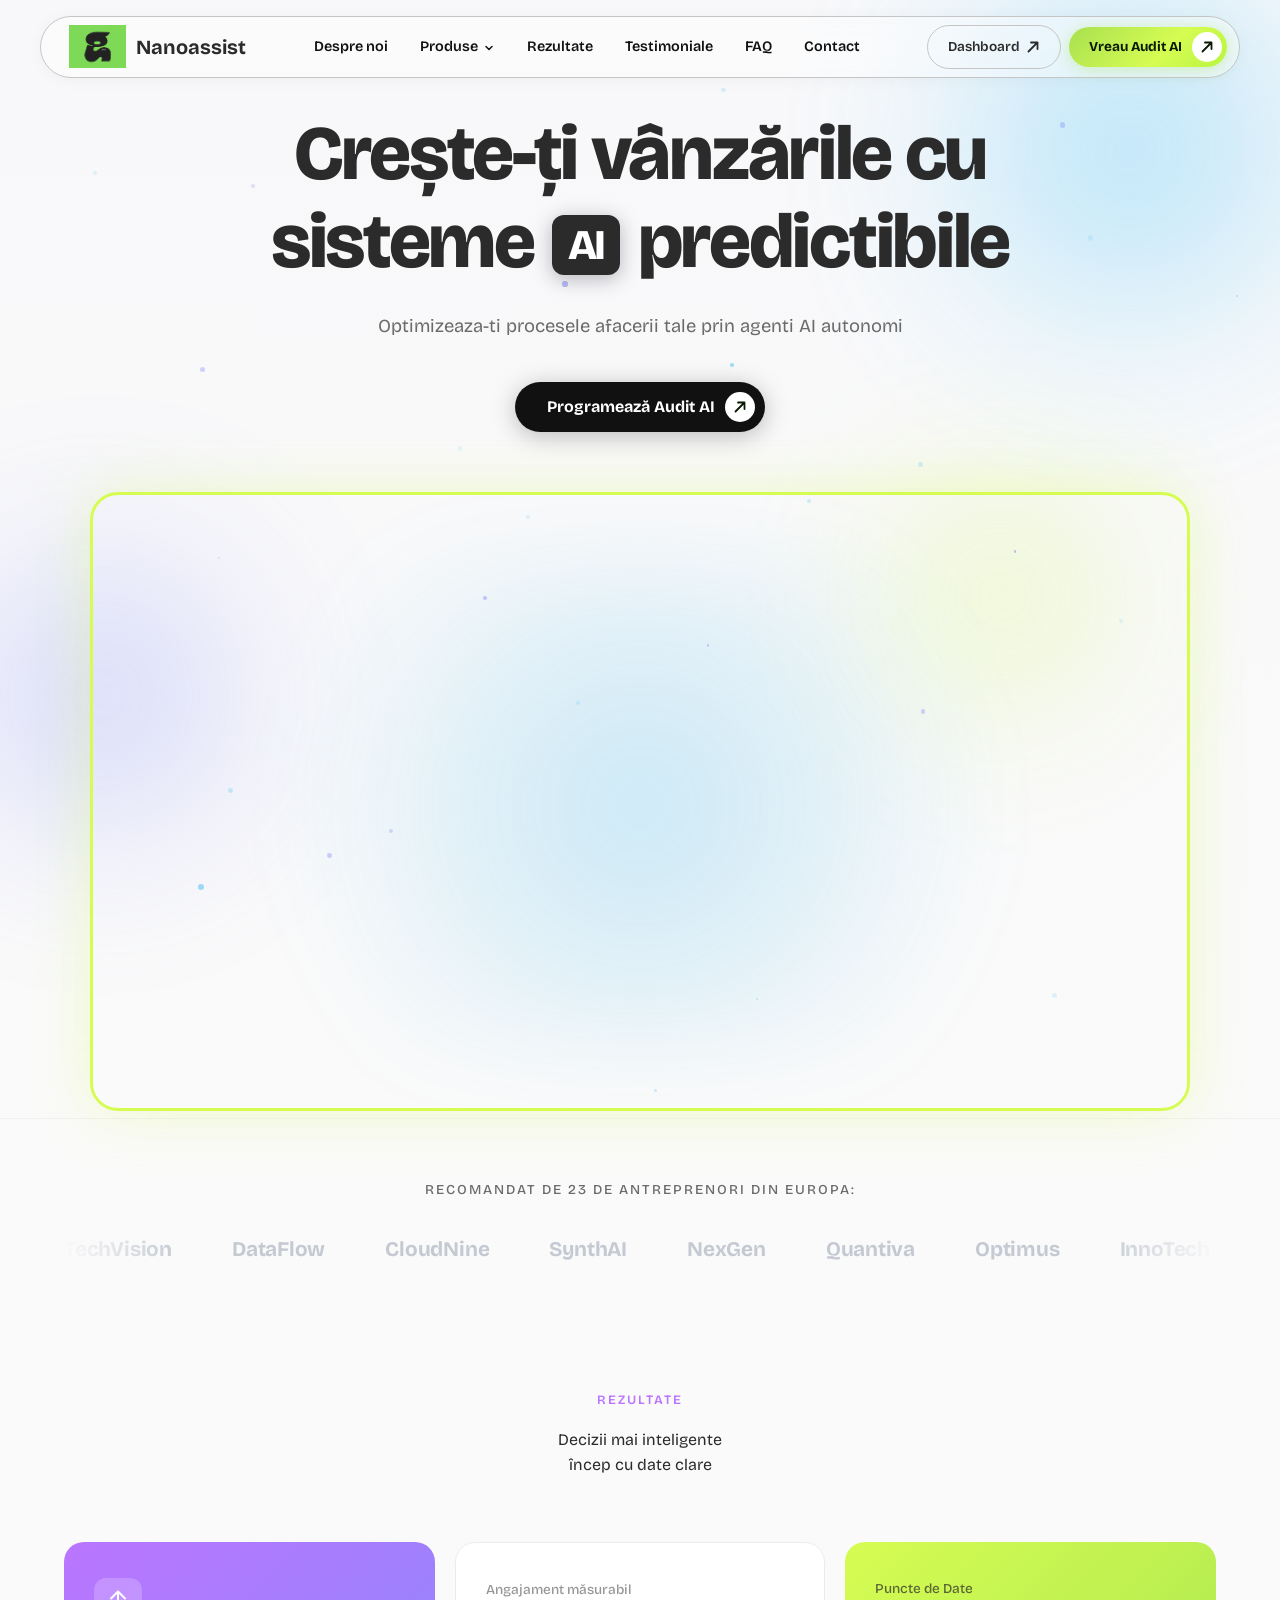
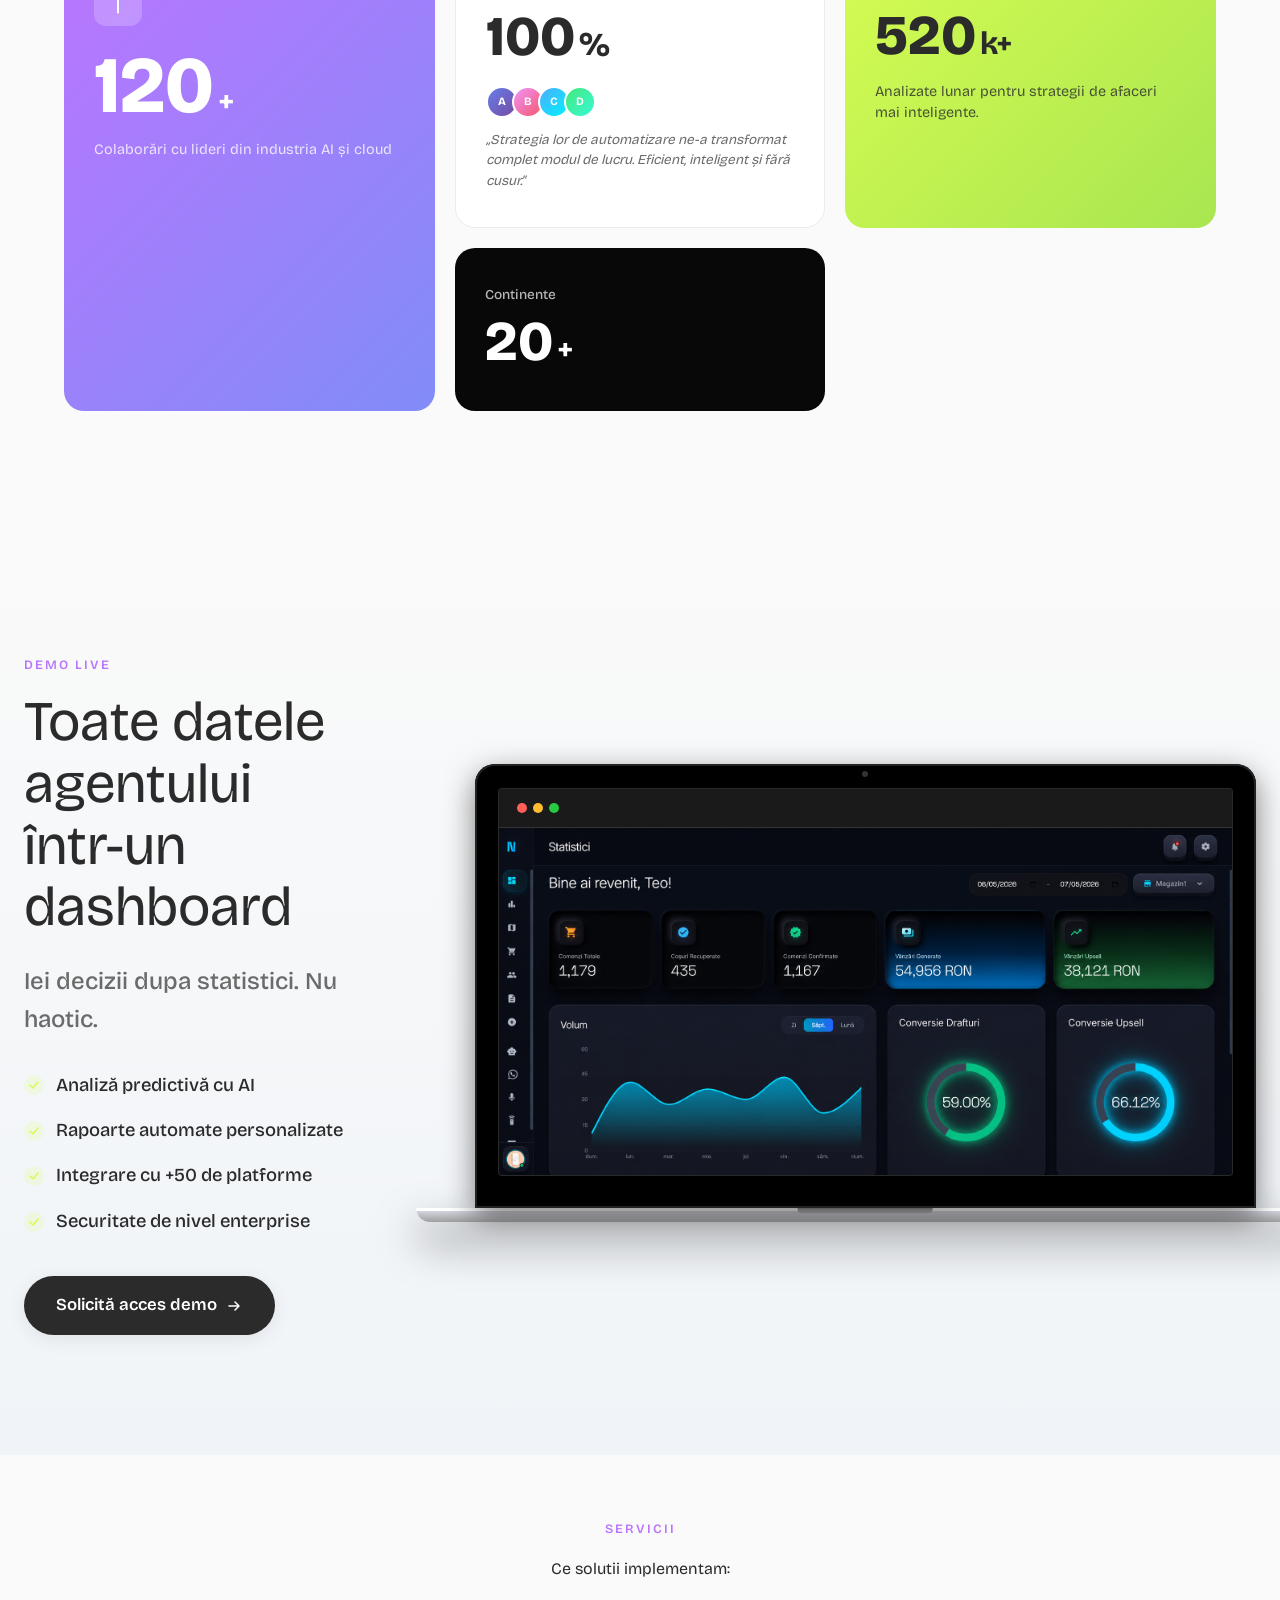
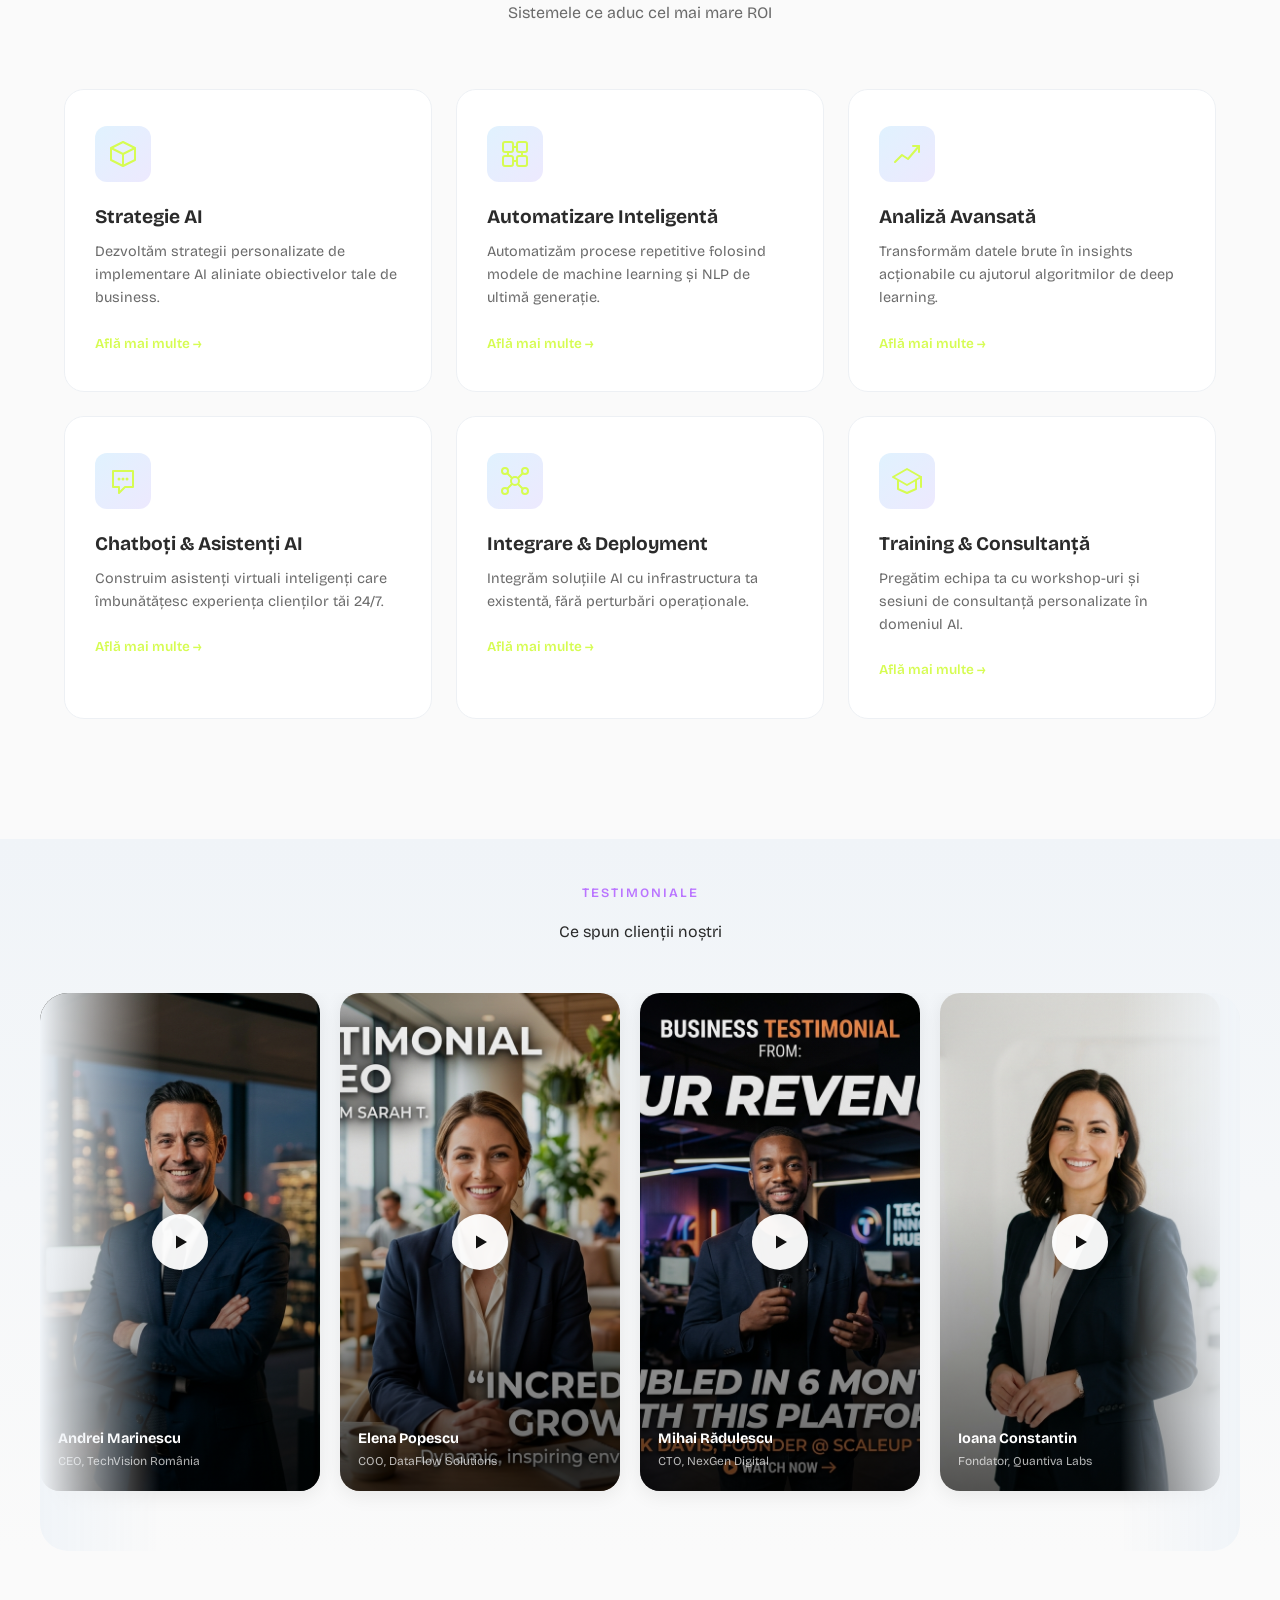
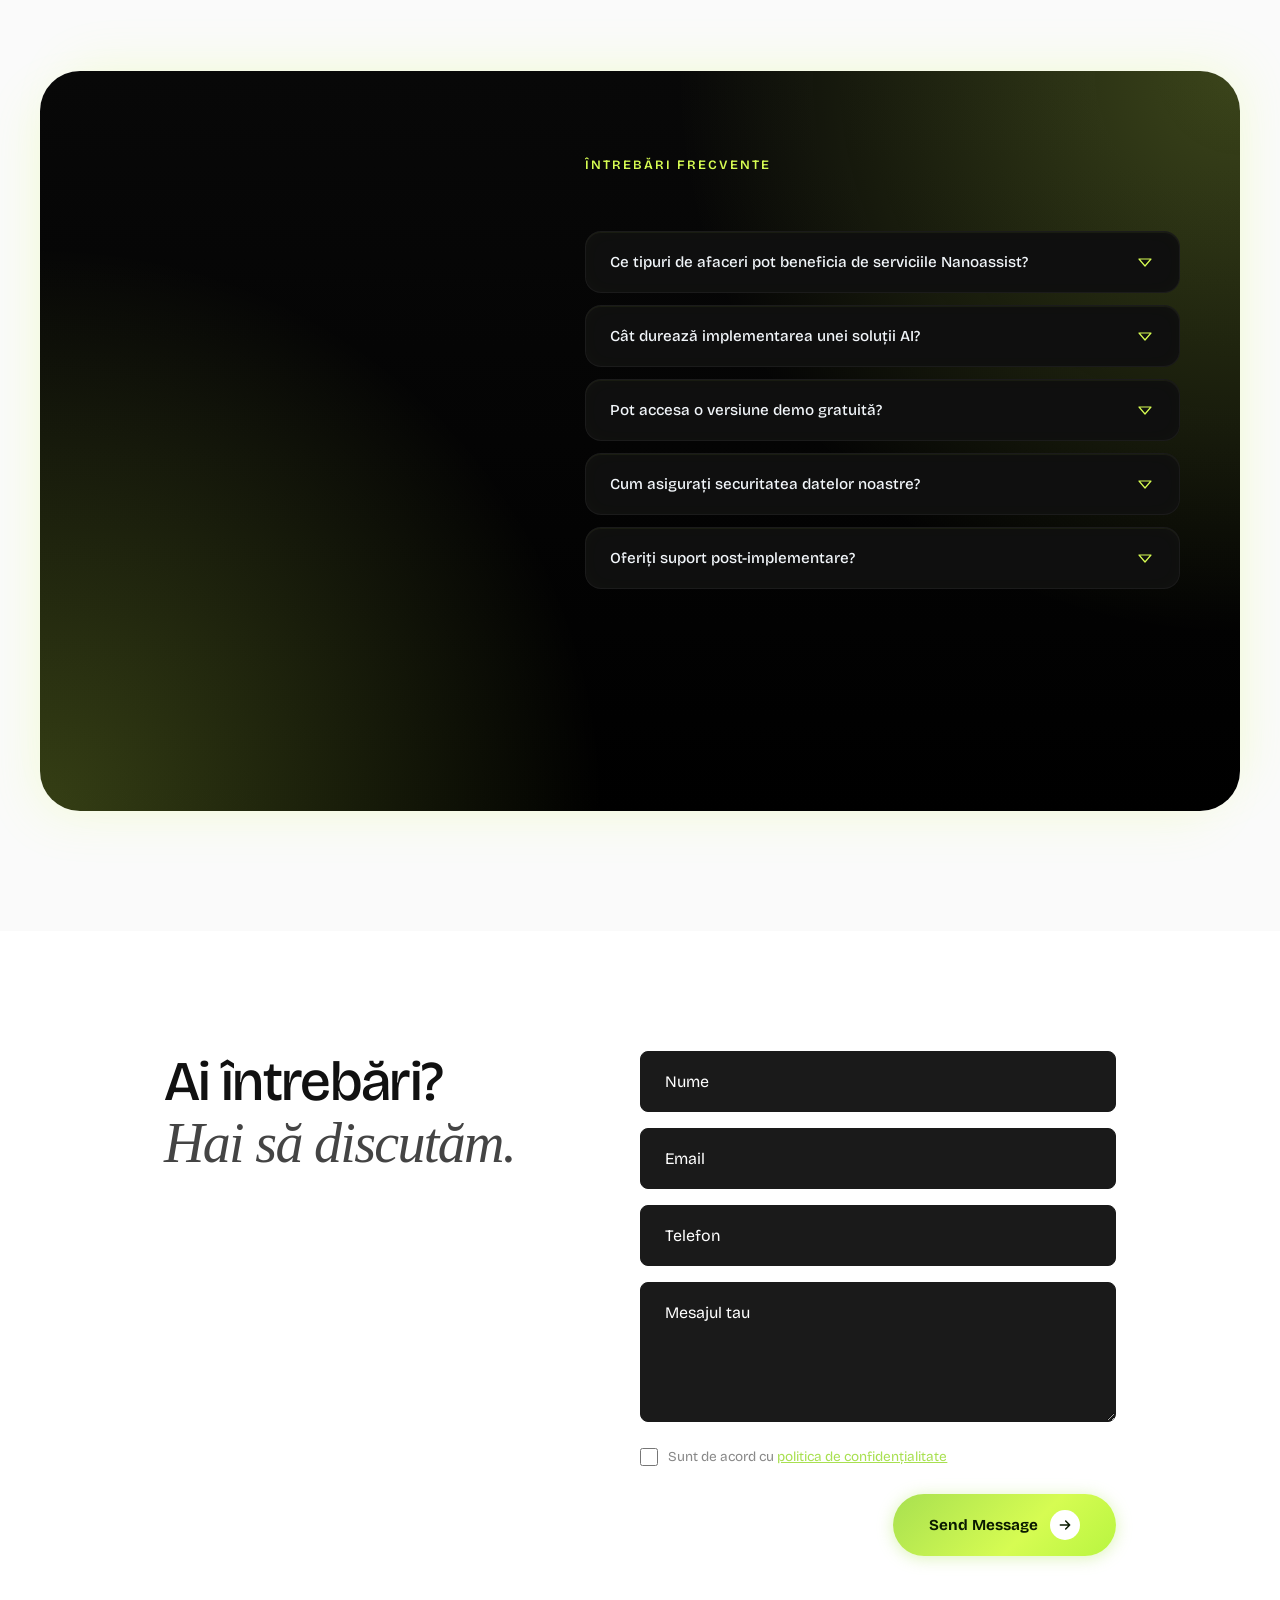
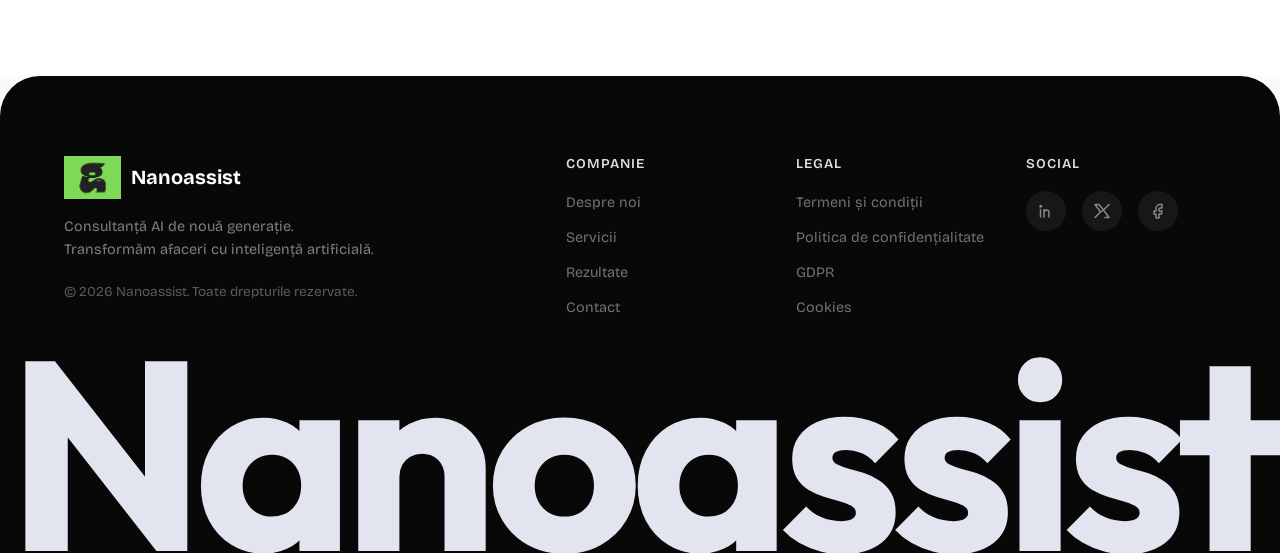
==== commit e01bca6d: "UI: Wrapped the demo dashboard image in a realistic MacBook mockup frame" ====
--- a/index.html
+++ b/index.html
@@ -228,11 +228,19 @@
                 </a>
             </div>
             <div class="demo__visual">
-                <div class="demo__screen">
-                    <div class="screen-dots">
-                        <span></span><span></span><span></span>
-                    </div>
-                    <img src="assets/images/dash1.png" alt="Dashboard Demo Nanoassist" loading="lazy">
+                <div class="macbook">
+                    <div class="macbook__screen">
+                        <div class="macbook__camera"></div>
+                        <div class="demo__screen">
+                            <div class="screen-dots">
+                                <span></span><span></span><span></span>
+                            </div>
+                            <img src="assets/images/dash1.png" alt="Dashboard Demo Nanoassist" loading="lazy">
+                        </div>
+                    </div>
+                    <div class="macbook__base">
+                        <div class="macbook__base-notch"></div>
+                    </div>
                 </div>
             </div>
         </div>
--- a/styles.css
+++ b/styles.css
@@ -1039,11 +1039,74 @@
     flex-shrink: 0;
 }
 
+/* MacBook Mockup */
+.macbook {
+    position: relative;
+    width: 100%;
+    max-width: 800px;
+    margin: 0 auto;
+    perspective: 1000px;
+}
+
+.macbook__screen {
+    position: relative;
+    background: #000;
+    border-radius: 20px 20px 0 0;
+    padding: 3% 3% 4%;
+    box-shadow: inset 0 0 0 2px #222, 0 10px 30px rgba(0,0,0,0.5);
+    z-index: 2;
+}
+
+.macbook__camera {
+    position: absolute;
+    top: 1.5%;
+    left: 50%;
+    transform: translateX(-50%);
+    width: 6px;
+    height: 6px;
+    background: #333;
+    border-radius: 50%;
+}
+
+.macbook__base {
+    position: relative;
+    width: 115%;
+    left: -7.5%;
+    height: 14px;
+    background: linear-gradient(to bottom, #e2e4f0, #a0a0a0);
+    border-radius: 0 0 16px 16px;
+    z-index: 1;
+    box-shadow: inset 0 1px 1px rgba(255,255,255,0.8), 0 20px 40px rgba(0,0,0,0.5);
+}
+
+.macbook__base::before {
+    content: '';
+    position: absolute;
+    top: 0;
+    left: 0;
+    width: 100%;
+    height: 3px;
+    background: #ffffff;
+    border-radius: 2px 2px 0 0;
+}
+
+.macbook__base-notch {
+    position: absolute;
+    top: 0;
+    left: 50%;
+    transform: translateX(-50%);
+    width: 15%;
+    height: 5px;
+    background: #b0b0b0;
+    border-radius: 0 0 4px 4px;
+    box-shadow: inset 0 1px 2px rgba(0,0,0,0.2);
+}
+
 .demo__screen {
     background: #111;
-    border-radius: var(--radius-xl);
+    border-radius: 4px;
     overflow: hidden;
-    box-shadow: 0 30px 60px rgba(0, 0, 0, 0.3);
+    position: relative;
     border: 1px solid rgba(255, 255, 255, 0.1);
 }
 
@@ -1068,6 +1131,7 @@
 
 .demo__screen img {
     width: 100%;
+    display: block;
 }
 
 
@@ -1607,6 +1671,7 @@
     padding: 80px 0 0;
     position: relative;
     overflow: hidden;
+    border-radius: 40px 40px 0 0;
 }
 
 .footer__massive-text {
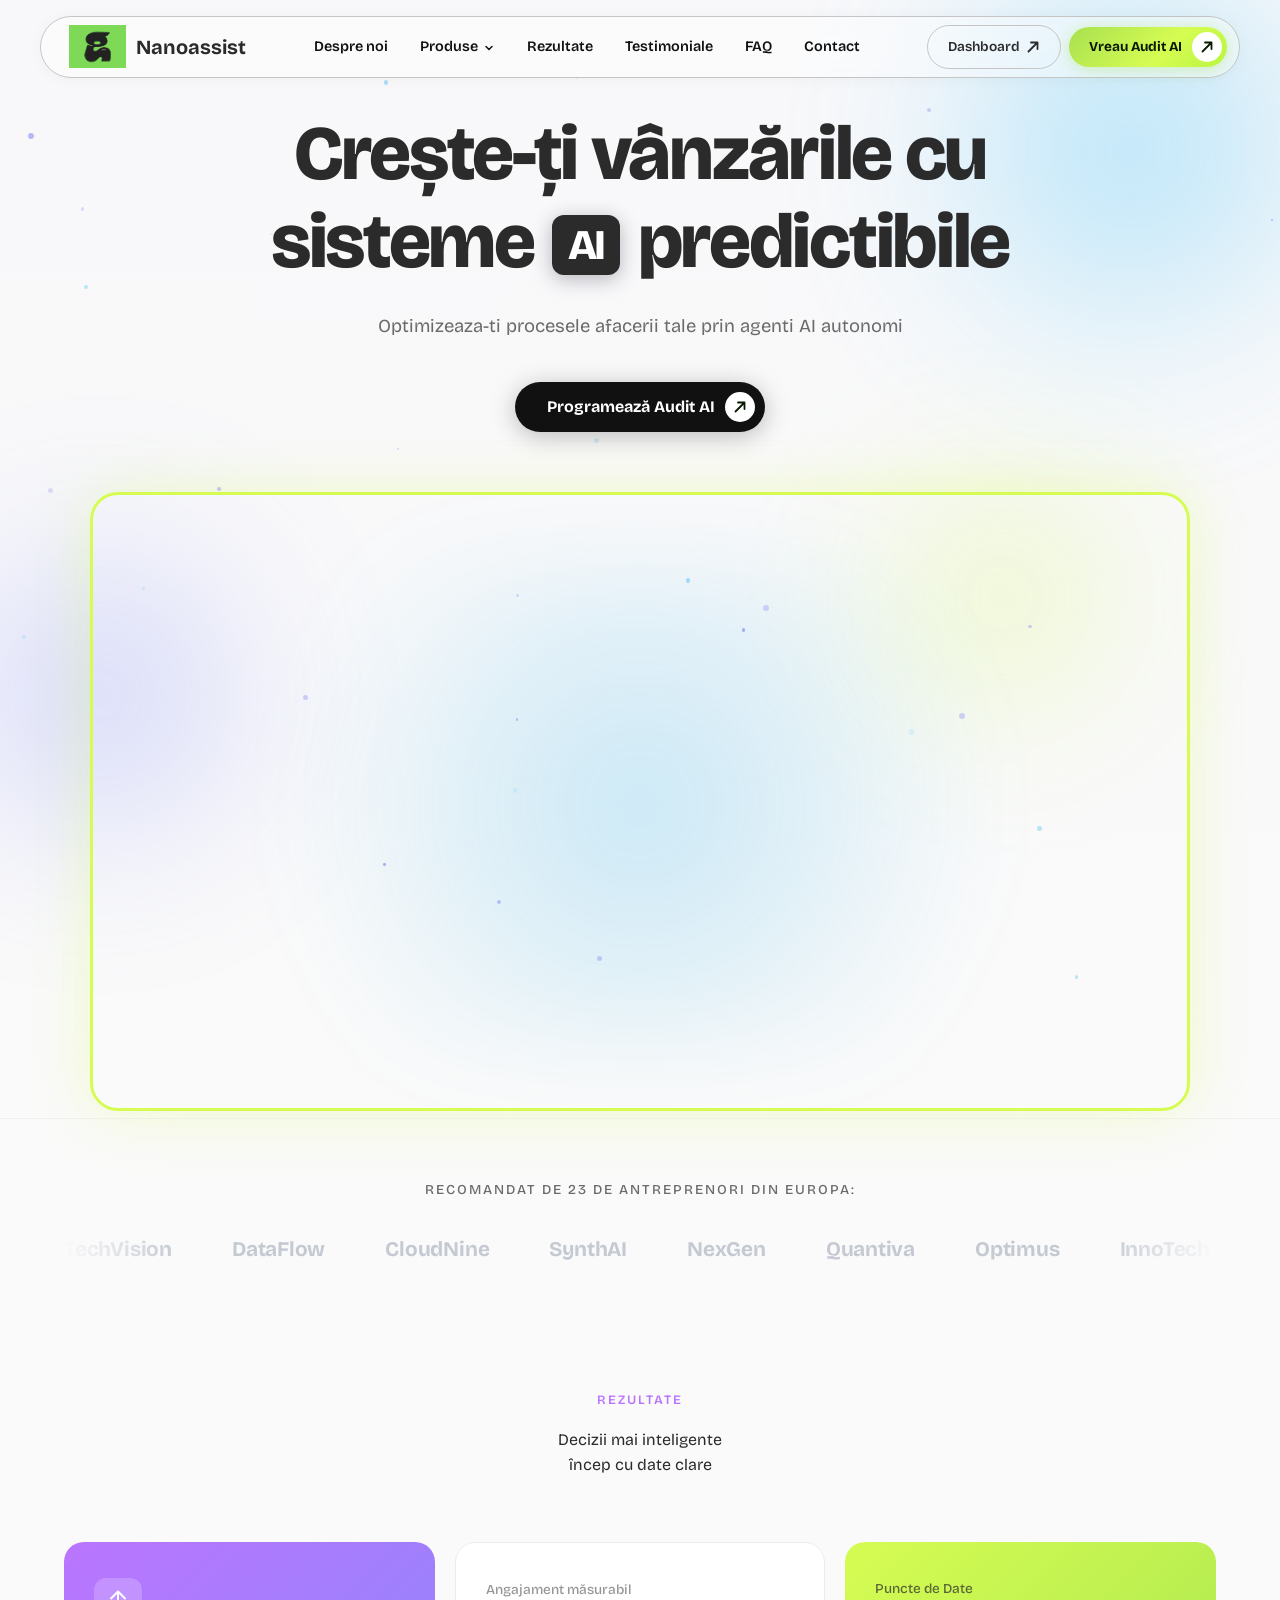
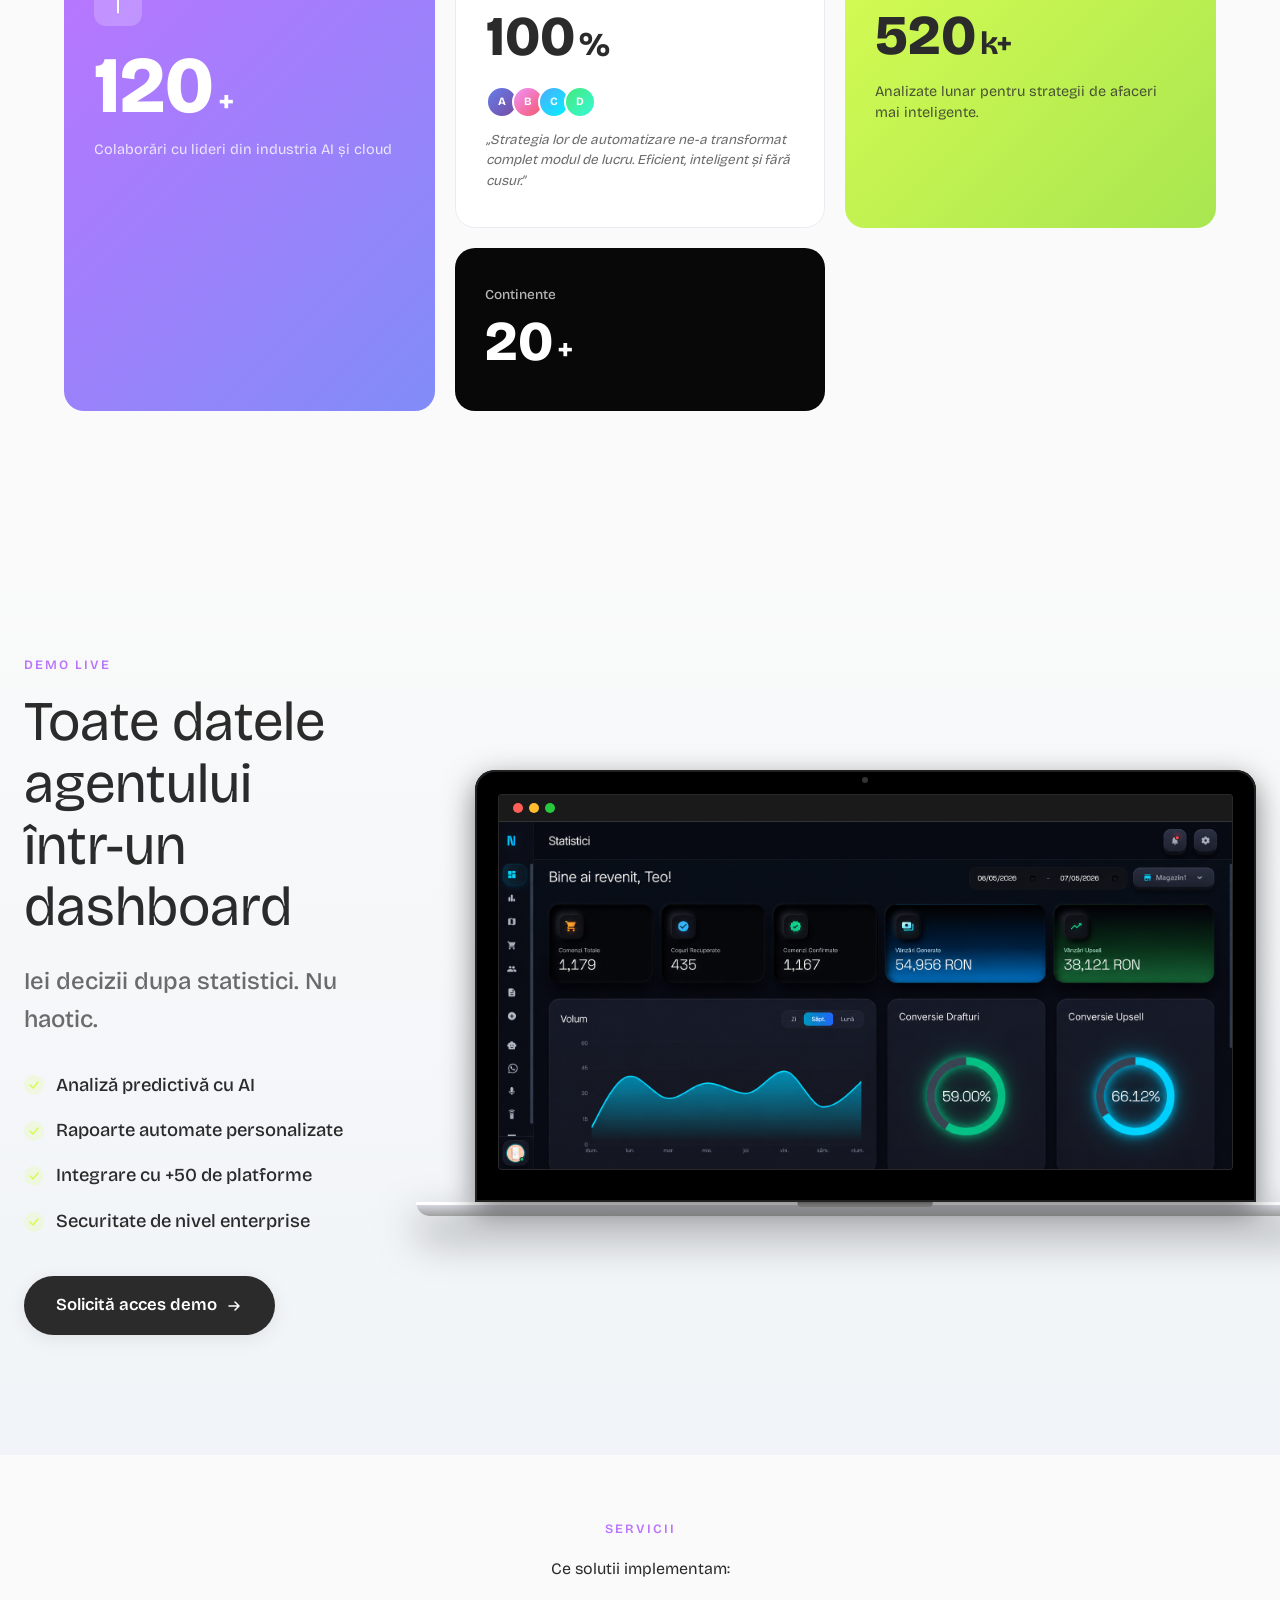
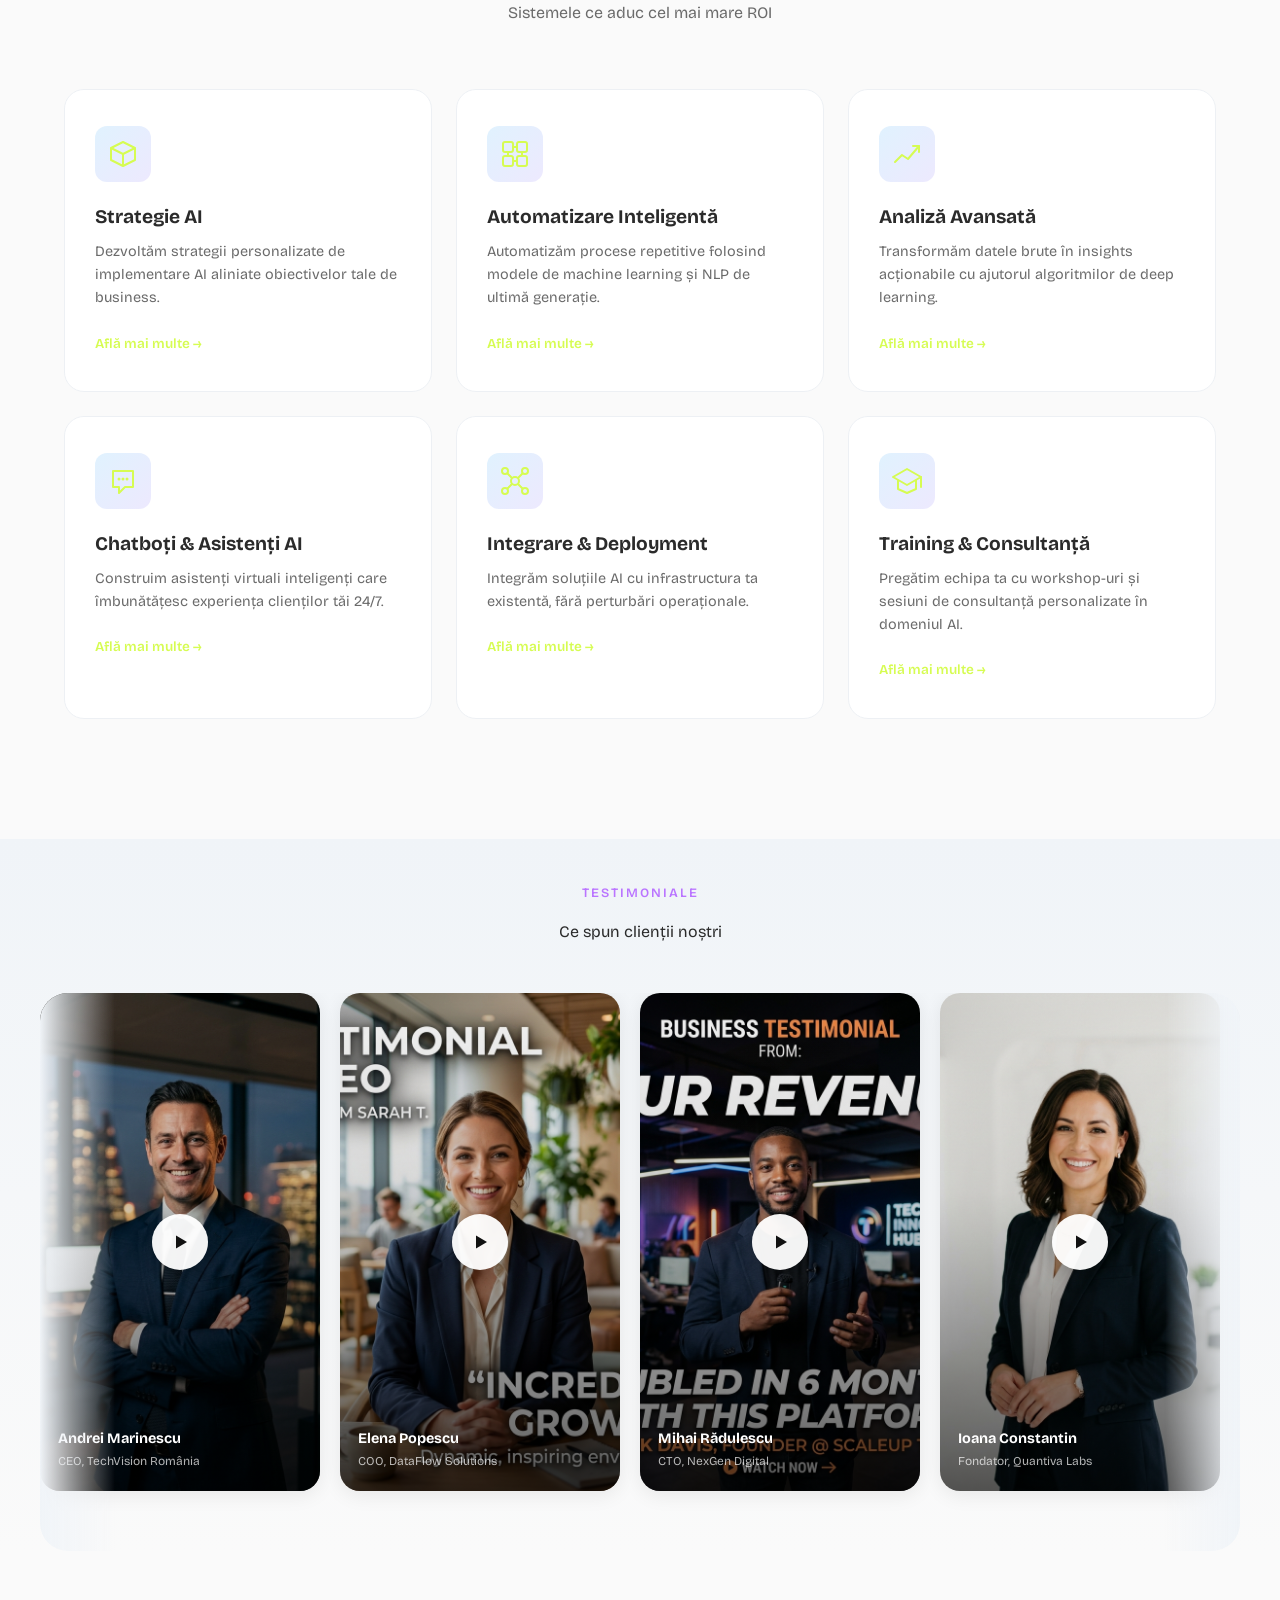
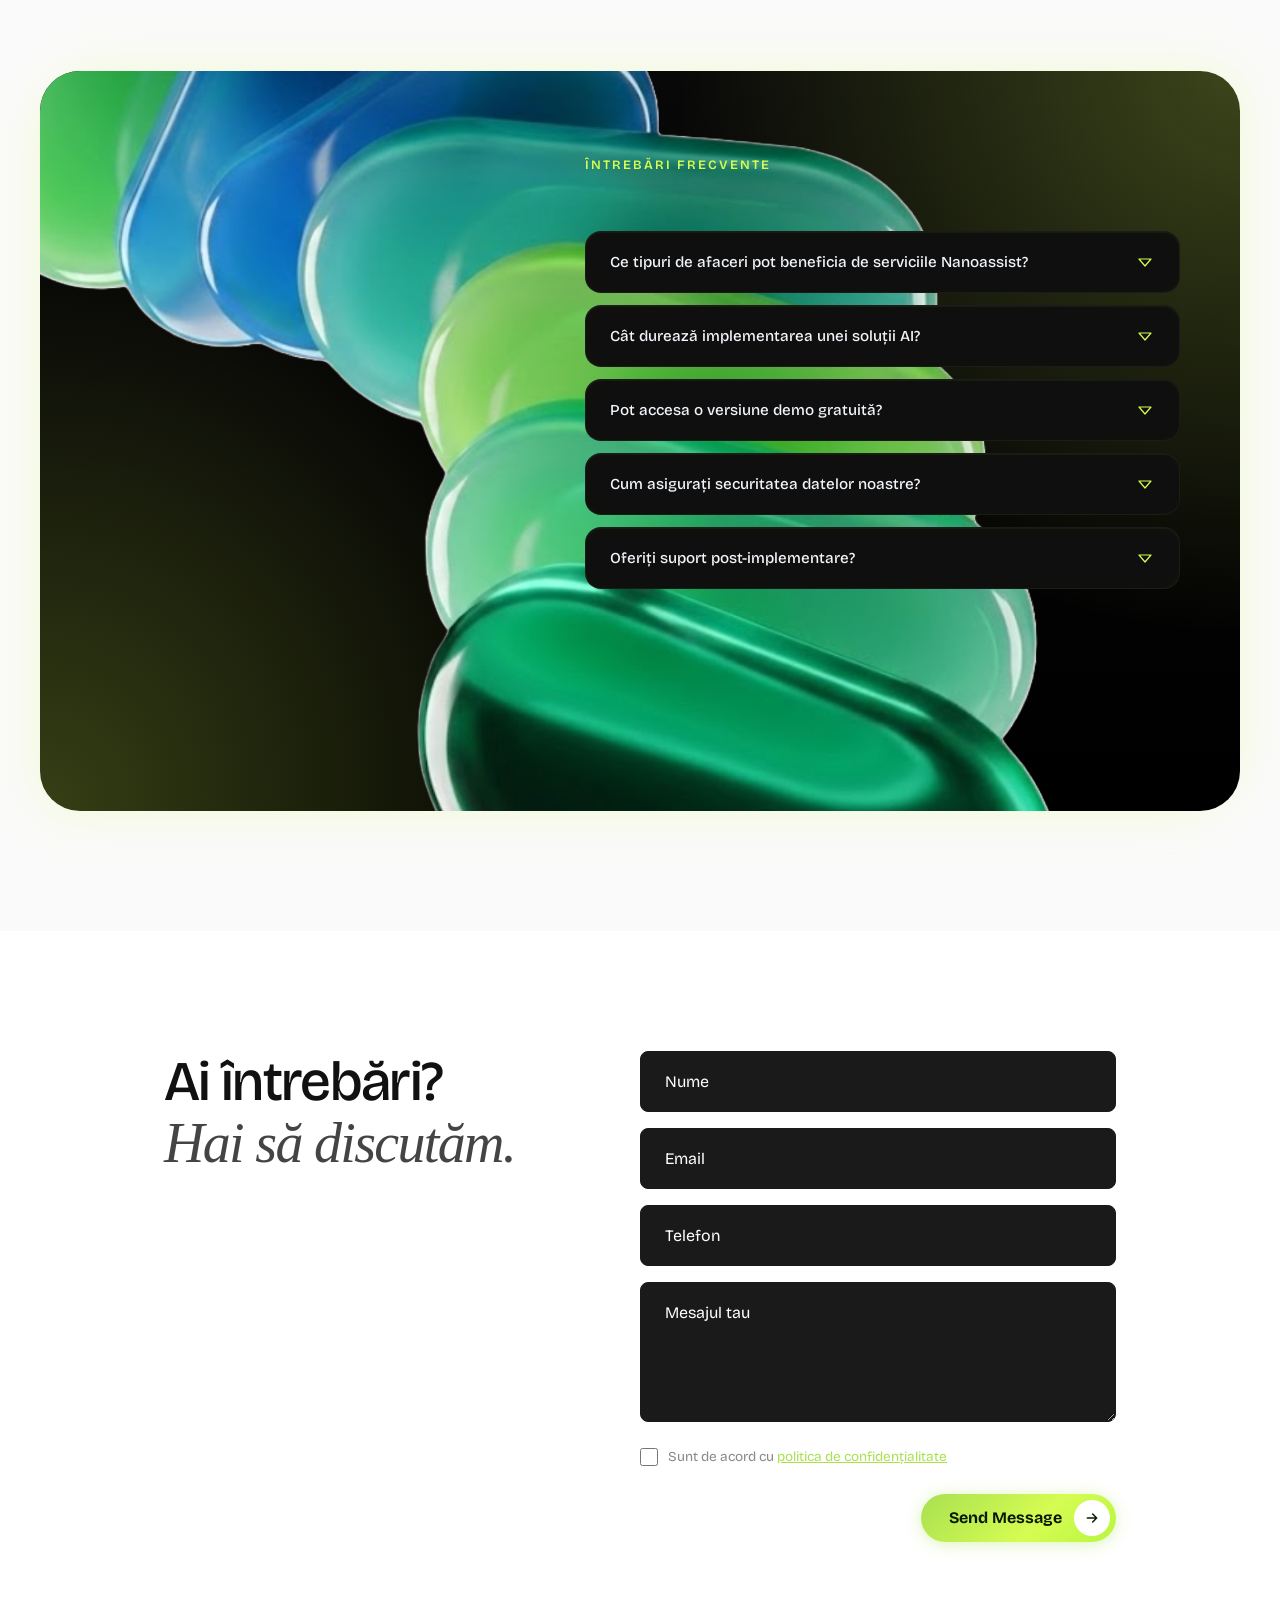
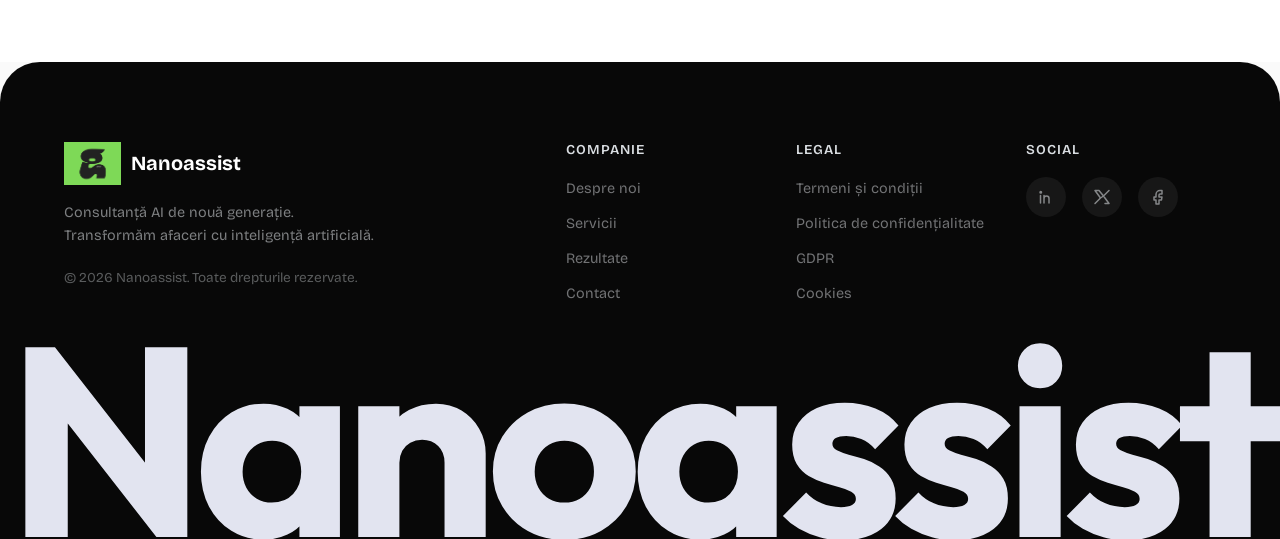
==== commit 94a2ccd9: "UI: Changed FAQ image to lego2.png" ====
--- a/index.html
+++ b/index.html
@@ -501,7 +501,7 @@
     <section class="faq" id="faq">
         <div class="faq__container">
             <div class="faq__visual">
-                <img src="assets/images/legoone.png" alt="Nanoassist Blocks" loading="lazy">
+                <img src="assets/images/lego2.png" alt="Nanoassist Blocks" loading="lazy">
             </div>
             <div class="faq__content">
                 <span class="section-tag section-tag--light">Întrebări frecvente</span>
--- a/styles.css
+++ b/styles.css
@@ -1113,7 +1113,7 @@
 .screen-dots {
     display: flex;
     gap: 6px;
-    padding: 14px 18px;
+    padding: 8px 14px;
     background: #1a1a1a;
     border-bottom: 1px solid #333;
 }
@@ -1279,7 +1279,7 @@
     position: absolute;
     top: 0;
     bottom: 0;
-    width: 120px;
+    width: 75px;
     z-index: 2;
     pointer-events: none;
 }
@@ -1636,18 +1636,23 @@
     display: inline-flex;
     align-items: center;
     gap: 12px;
-    padding: 16px 36px;
+    padding: 6px 6px 6px 28px;
     background: linear-gradient(135deg, #a8e050 0%, #d6fc52 60%, #b8f540 100%);
     border: none;
     border-radius: 999px;
     color: #0a1a00;
-    font-size: 0.95rem;
+    font-size: 1rem;
     font-weight: 700;
     cursor: pointer;
     position: relative;
     overflow: hidden;
     transition: all 0.3s ease;
     box-shadow: 0 2px 16px rgba(168, 224, 80, 0.4);
+}
+
+.btn--glow-pill .audit-btn__circle {
+    width: 36px;
+    height: 36px;
 }
 
 .btn--glow-pill:hover {
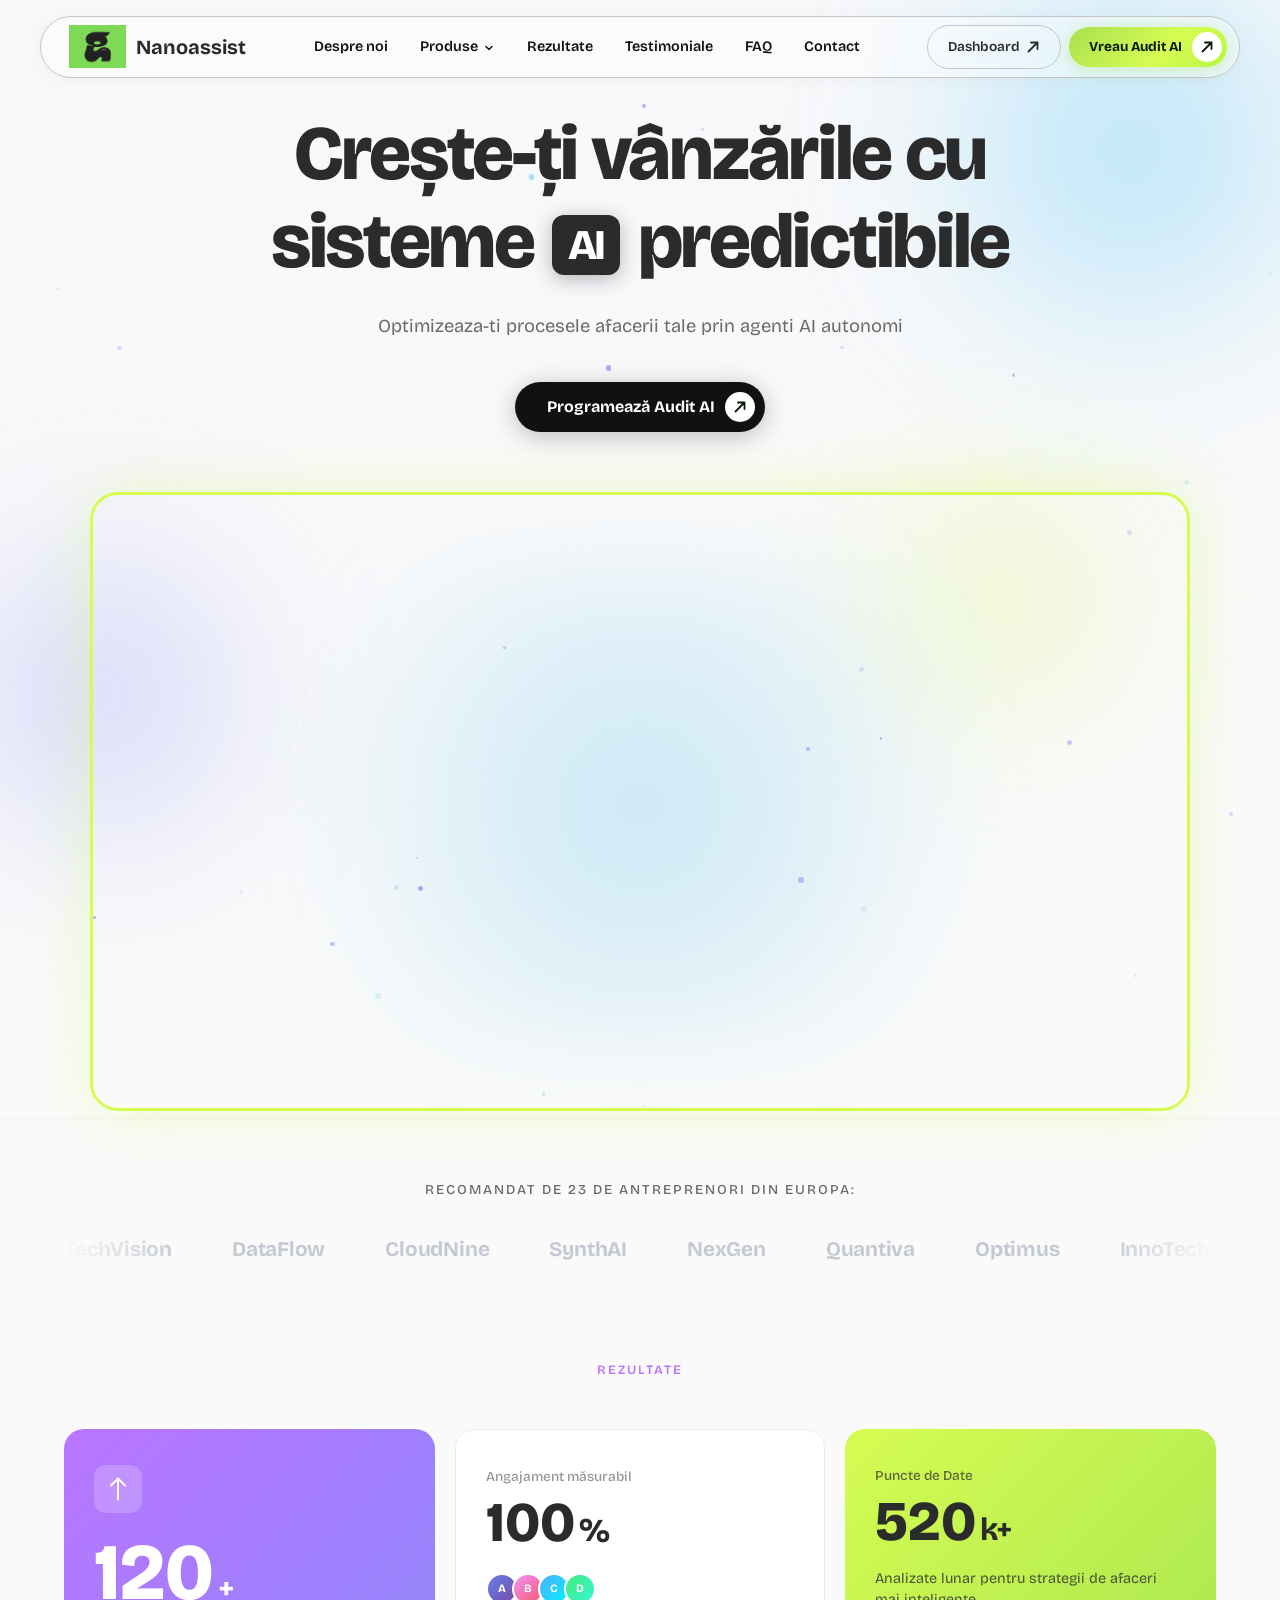
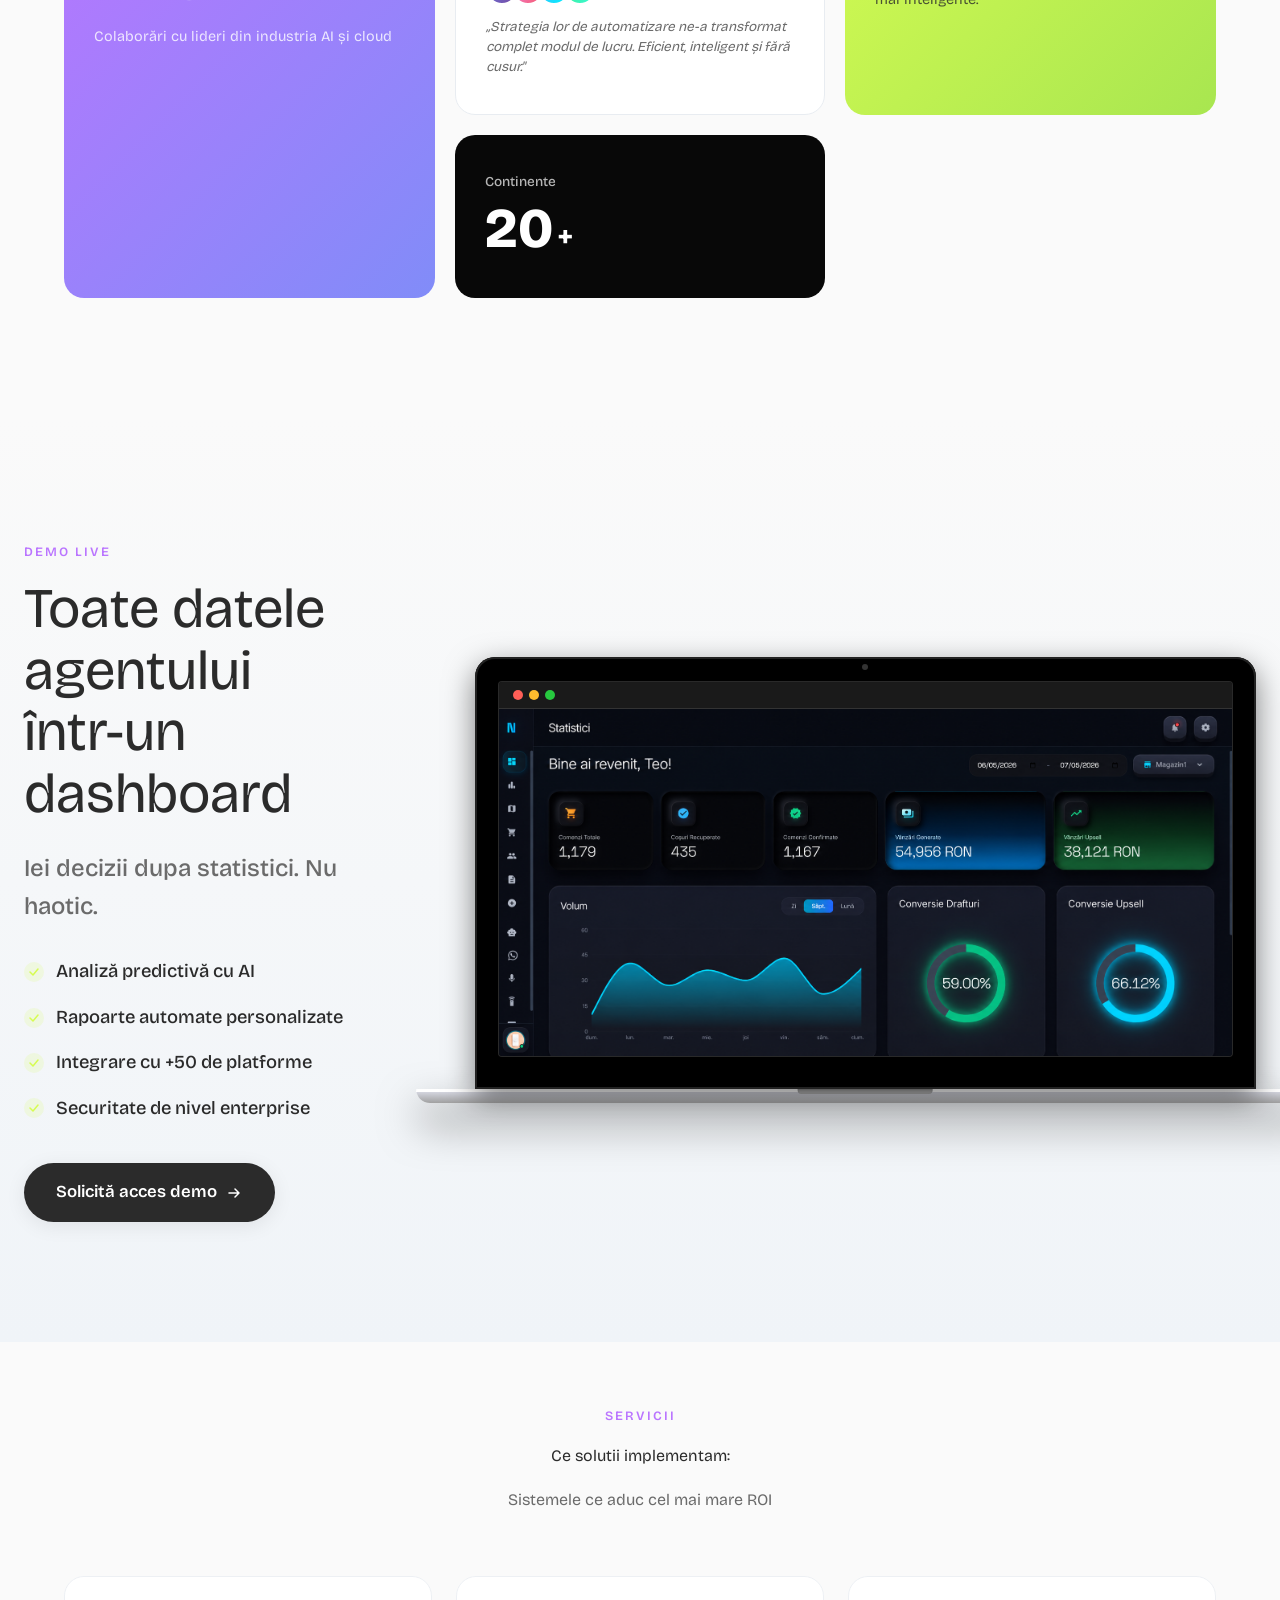
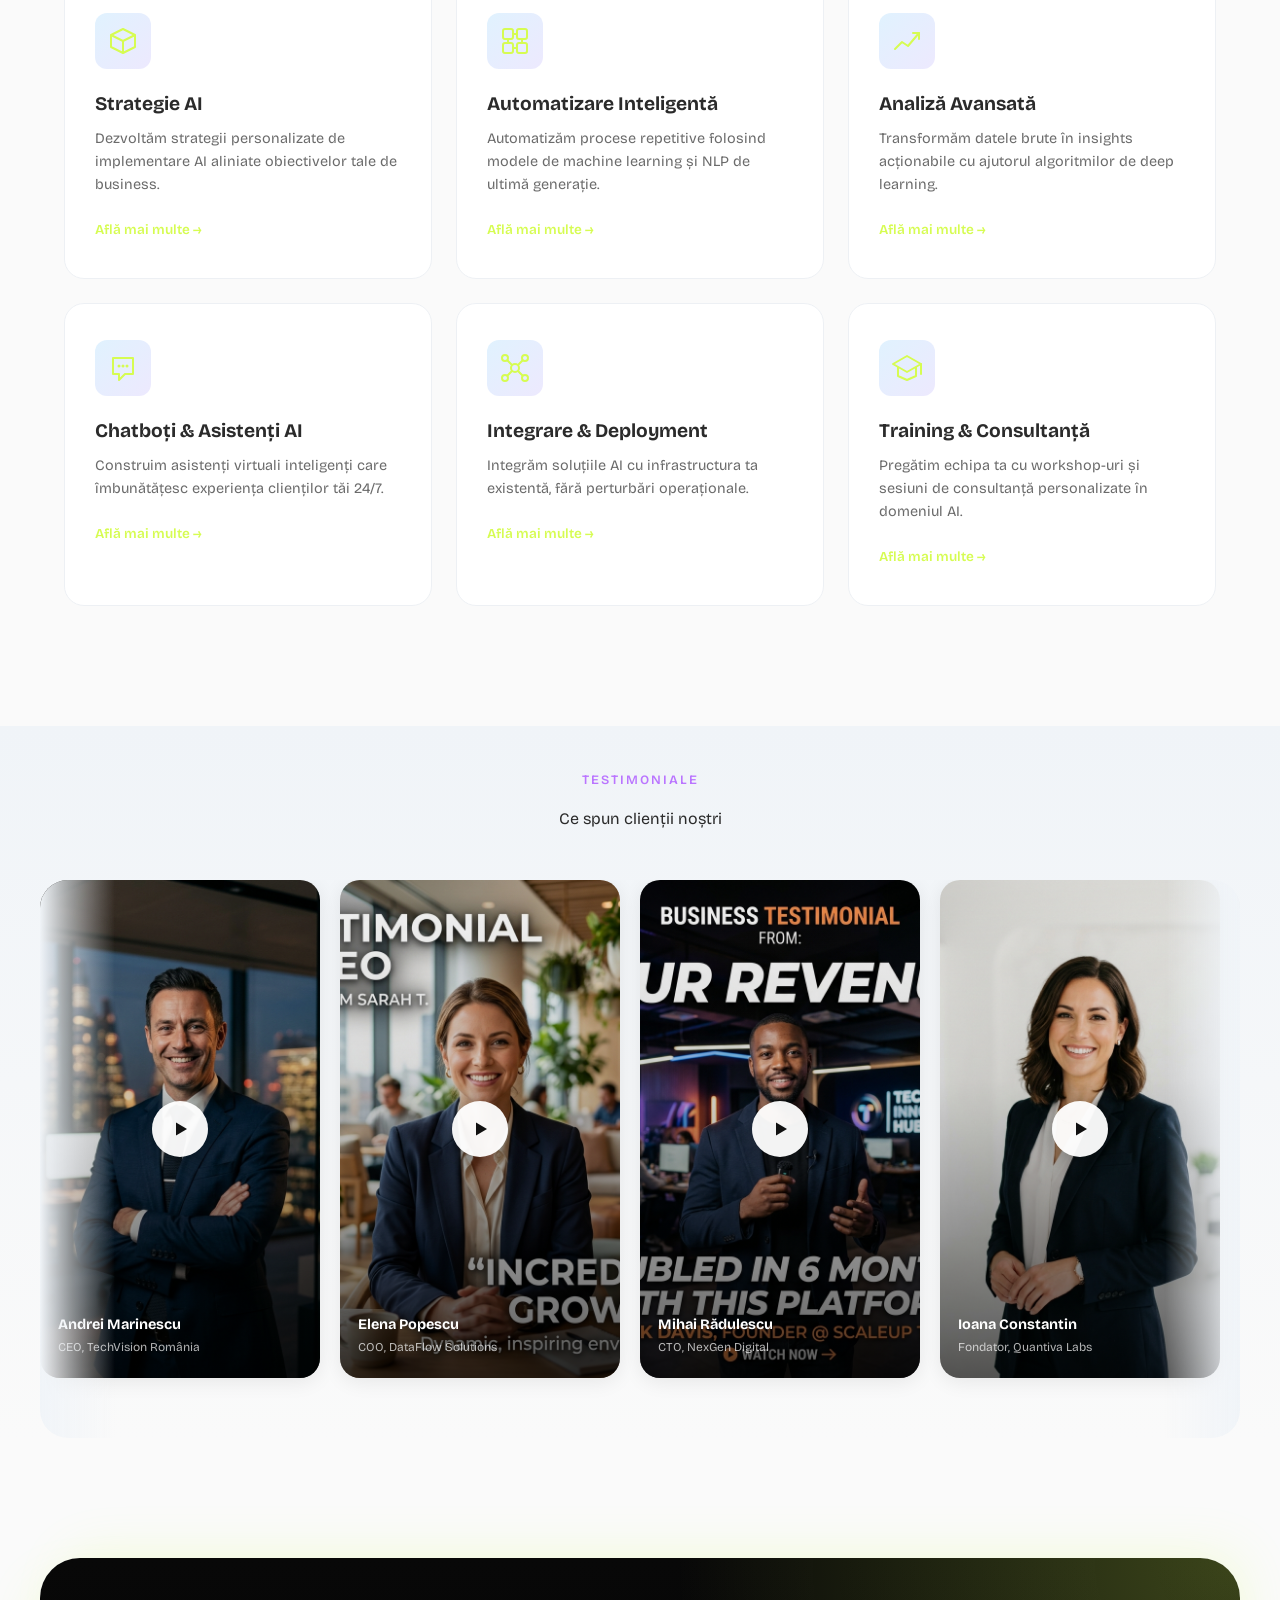
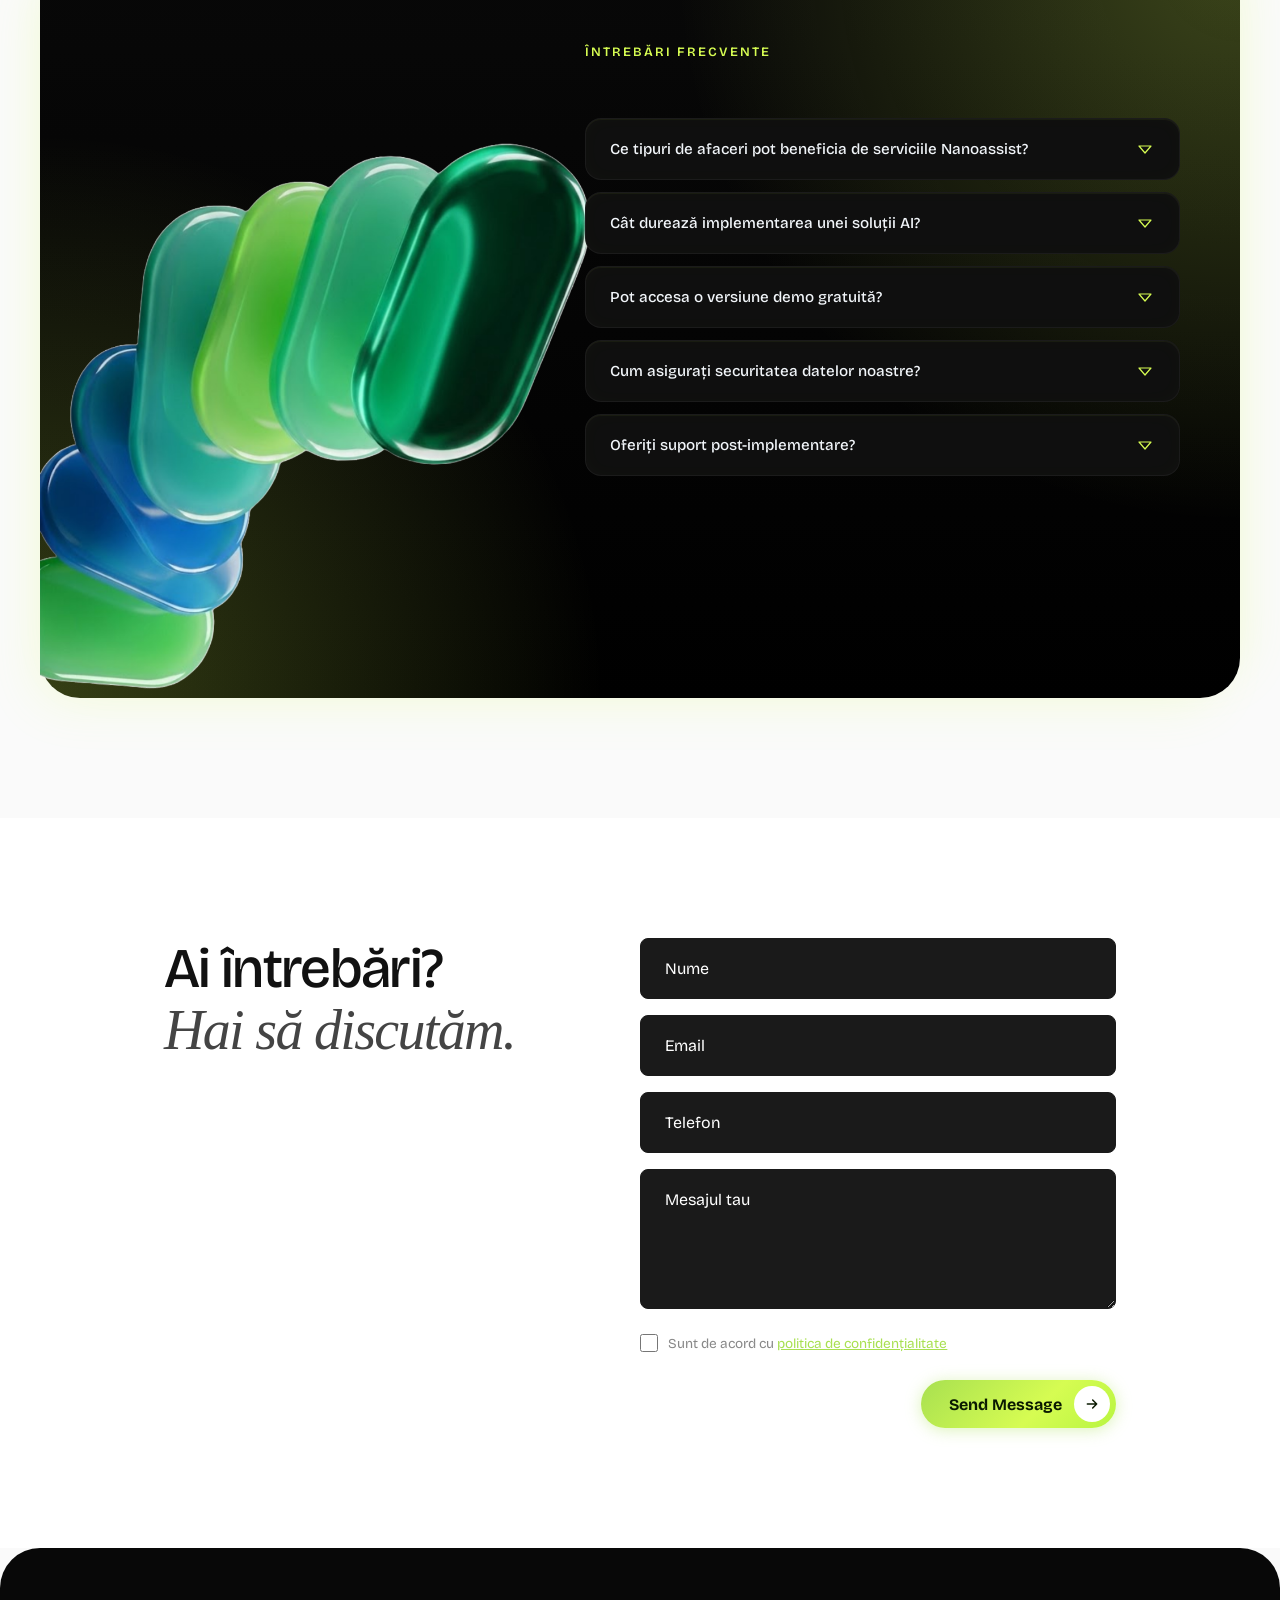
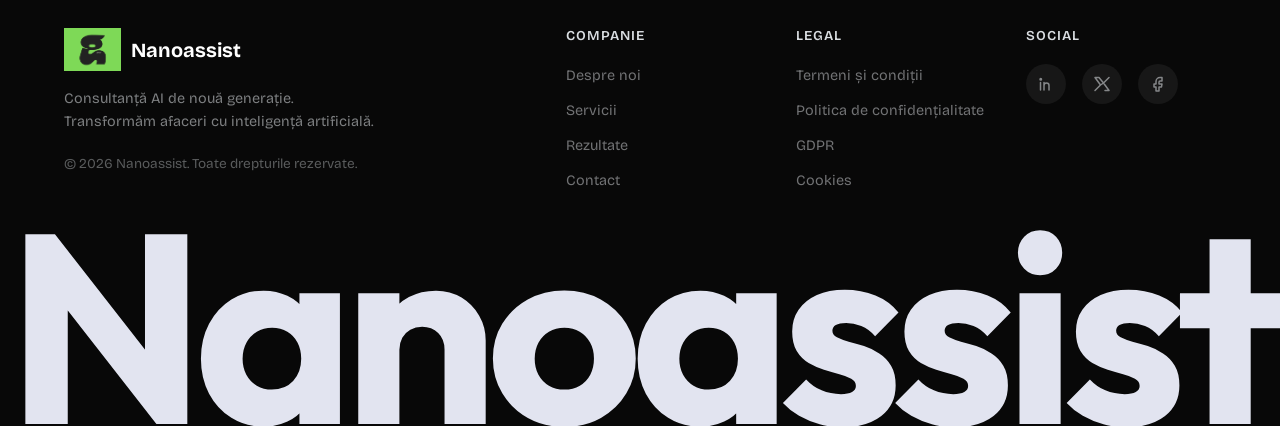
==== commit f5b8f09f: "UI: Removed 'Decizii mai inteligente' text and reduced gaps in stats section" ====
--- a/index.html
+++ b/index.html
@@ -147,7 +147,6 @@
         <div class="stats__container">
             <div class="stats__header">
                 <span class="section-tag">Rezultate</span>
-                <h2 class="section-title">Decizii mai inteligente <br>încep cu date clare</h2>
             </div>
 
             <div class="stats__grid">
--- a/styles.css
+++ b/styles.css
@@ -838,7 +838,7 @@
    STATS SECTION
    =================================================================== */
 .stats {
-    padding: 60px 0 120px 0;
+    padding: 30px 0 120px 0;
     background: var(--color-bg);
 }
 
@@ -850,7 +850,7 @@
 
 .stats__header {
     text-align: center;
-    margin-bottom: 64px;
+    margin-bottom: 32px;
 }
 
 .stats__grid {
@@ -1432,7 +1432,6 @@
     grid-template-columns: 1fr 1.4fr;
     gap: 60px;
     align-items: start;
-    overflow: hidden;
 }
 
 .faq__content {
@@ -1508,19 +1507,20 @@
 .faq__visual {
     display: flex;
     align-items: flex-end;
-    justify-content: flex-end;
+    justify-content: flex-start;
     align-self: end;
     margin-bottom: -80px;
-    padding-right: 0;
-    margin-right: -40px;
+    margin-left: -60px;
 }
 
 .faq__visual img {
-    width: 110%;
-    max-height: 1000px;
+    width: 100%;
+    max-height: 800px;
     object-fit: contain;
-    transform: translateY(-15%) translateX(40%) rotate(90deg) scale(2.45);
-    transform-origin: center center;
+    transform: scale(1.17);
+    transform-origin: bottom left;
+    position: relative;
+    z-index: 2;
 }
 
 
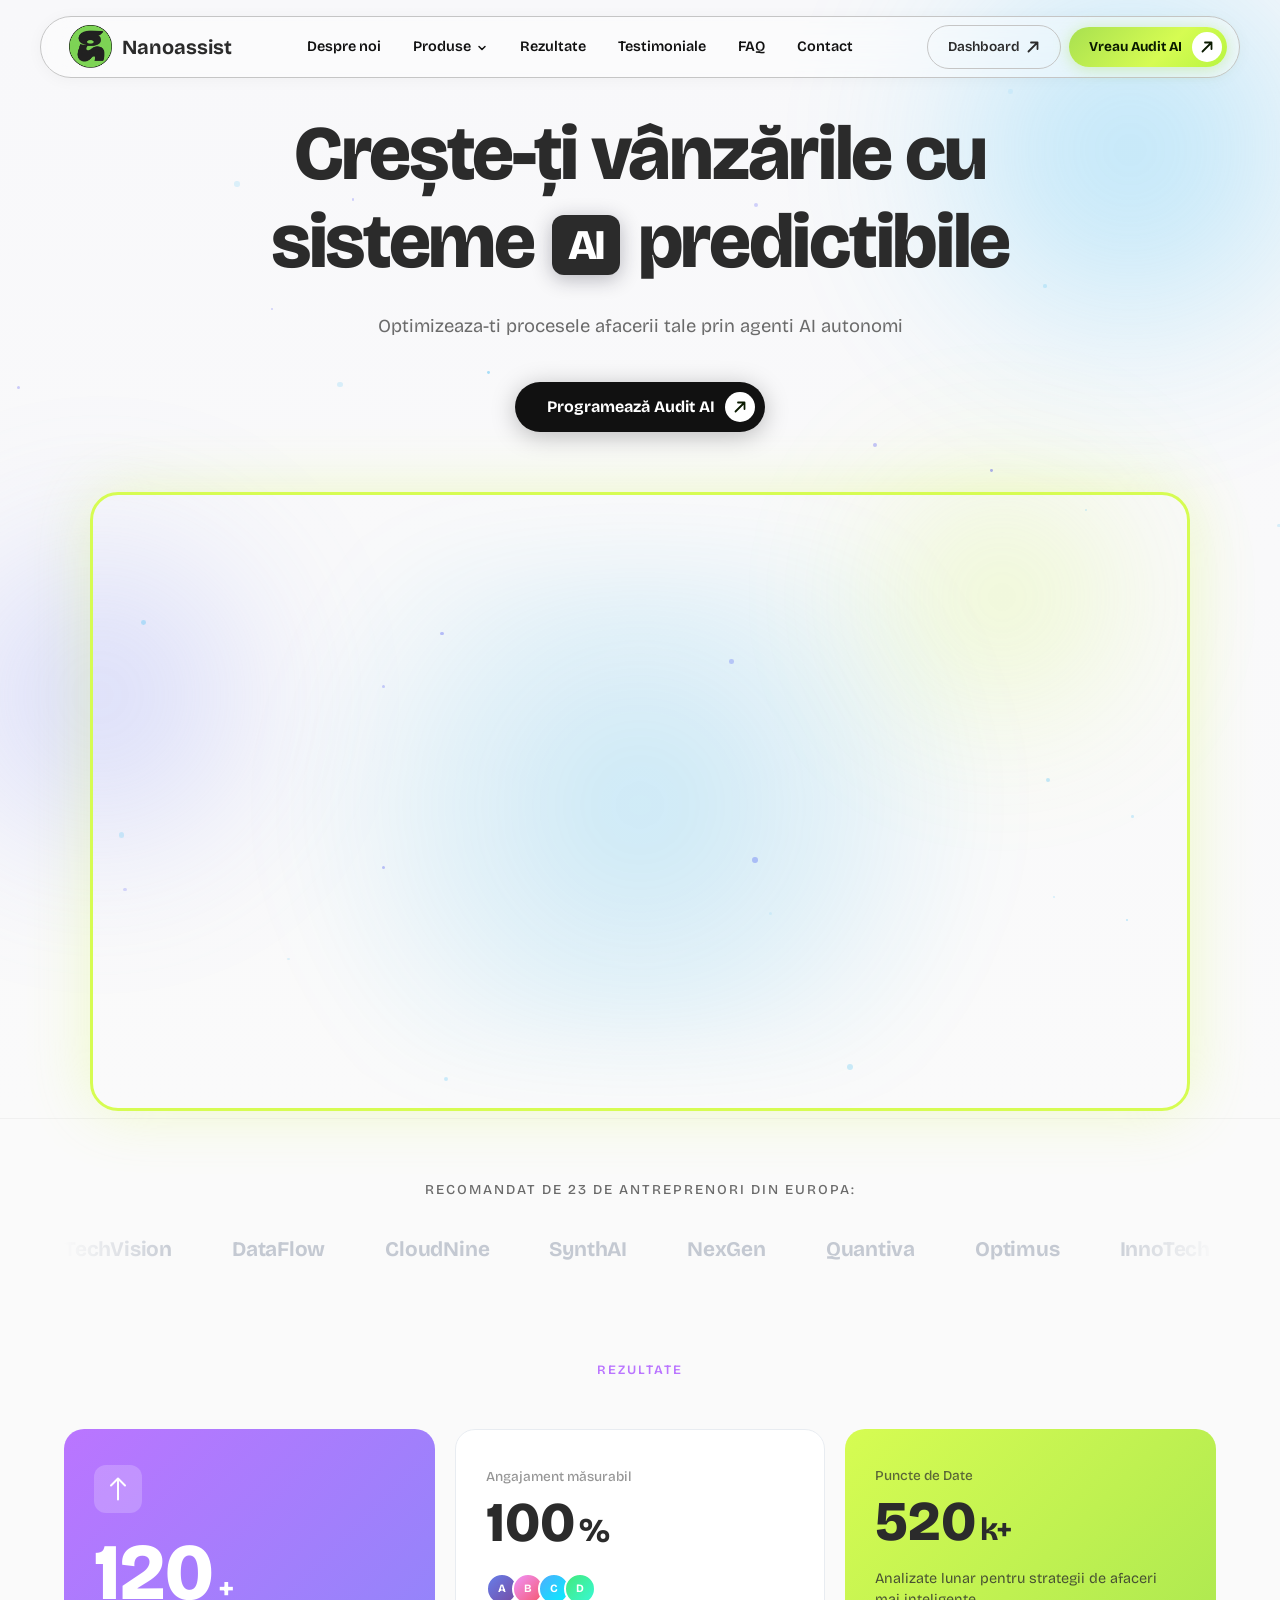
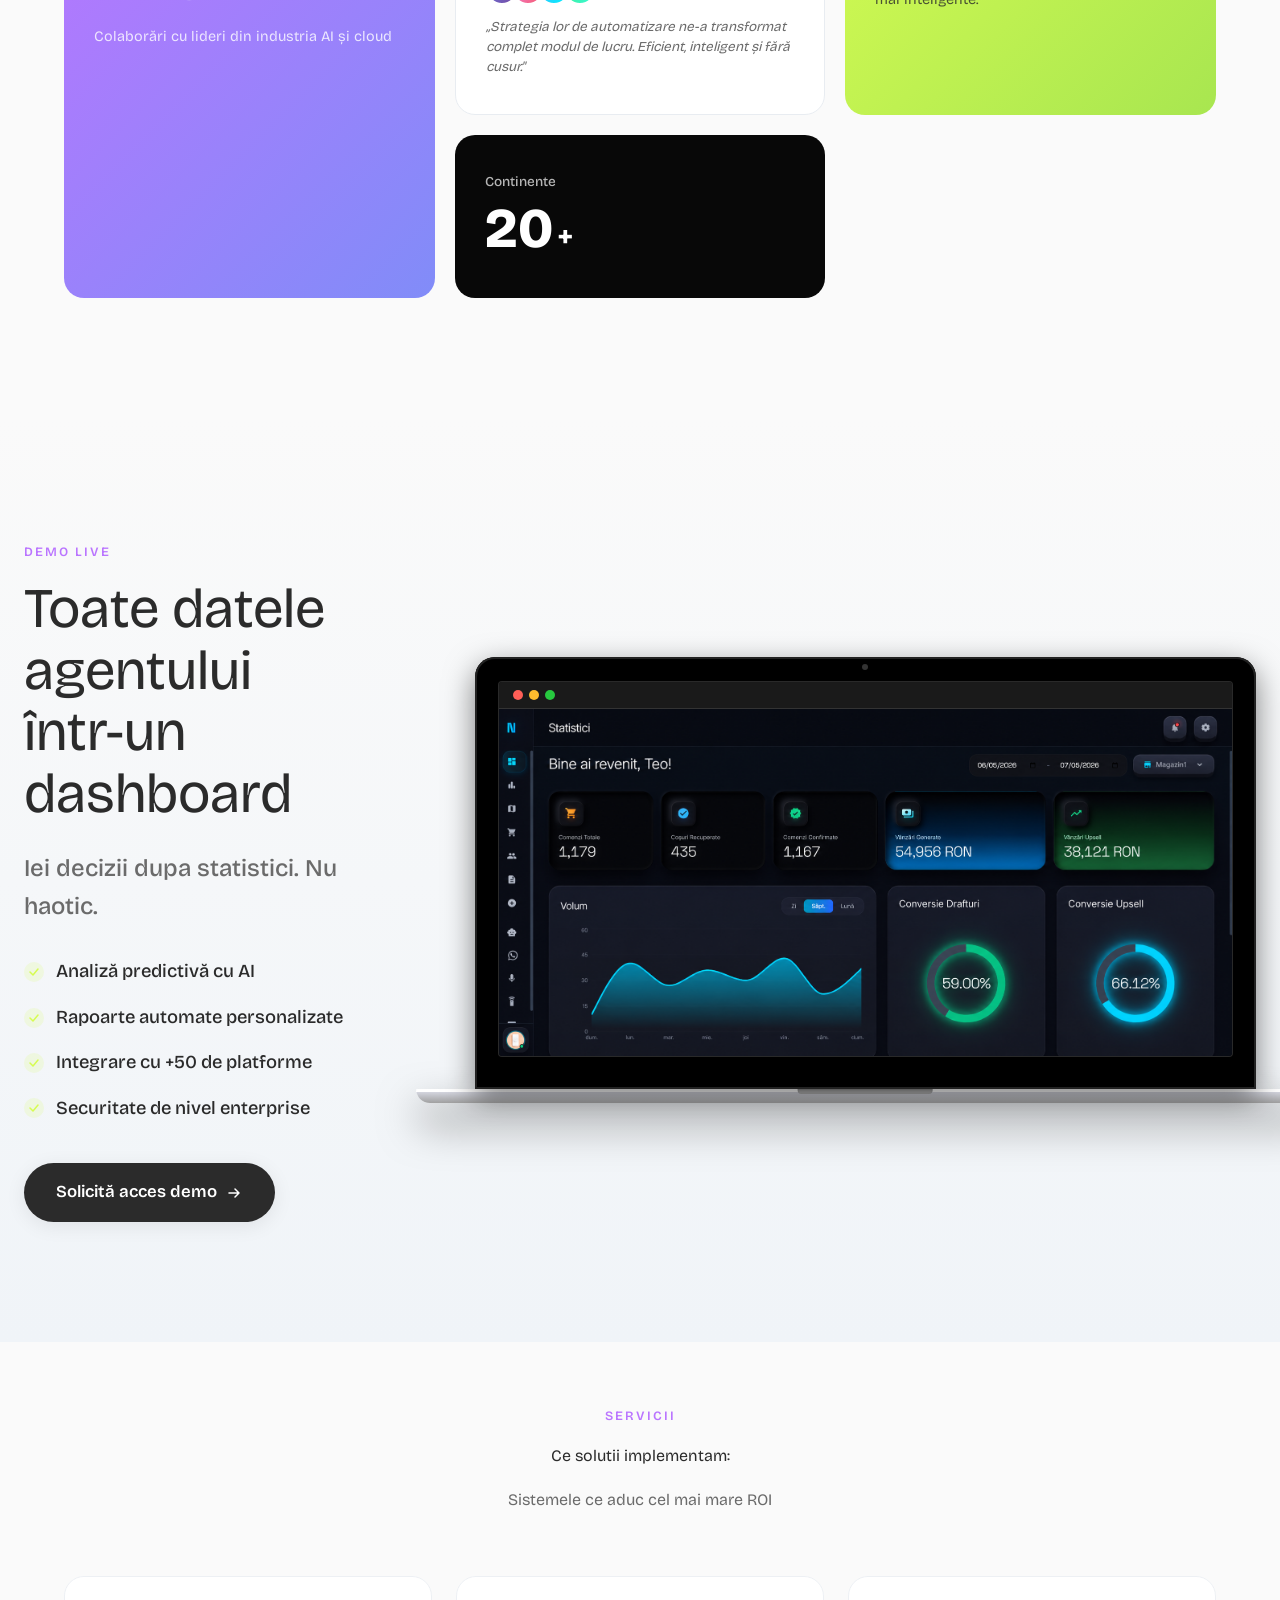
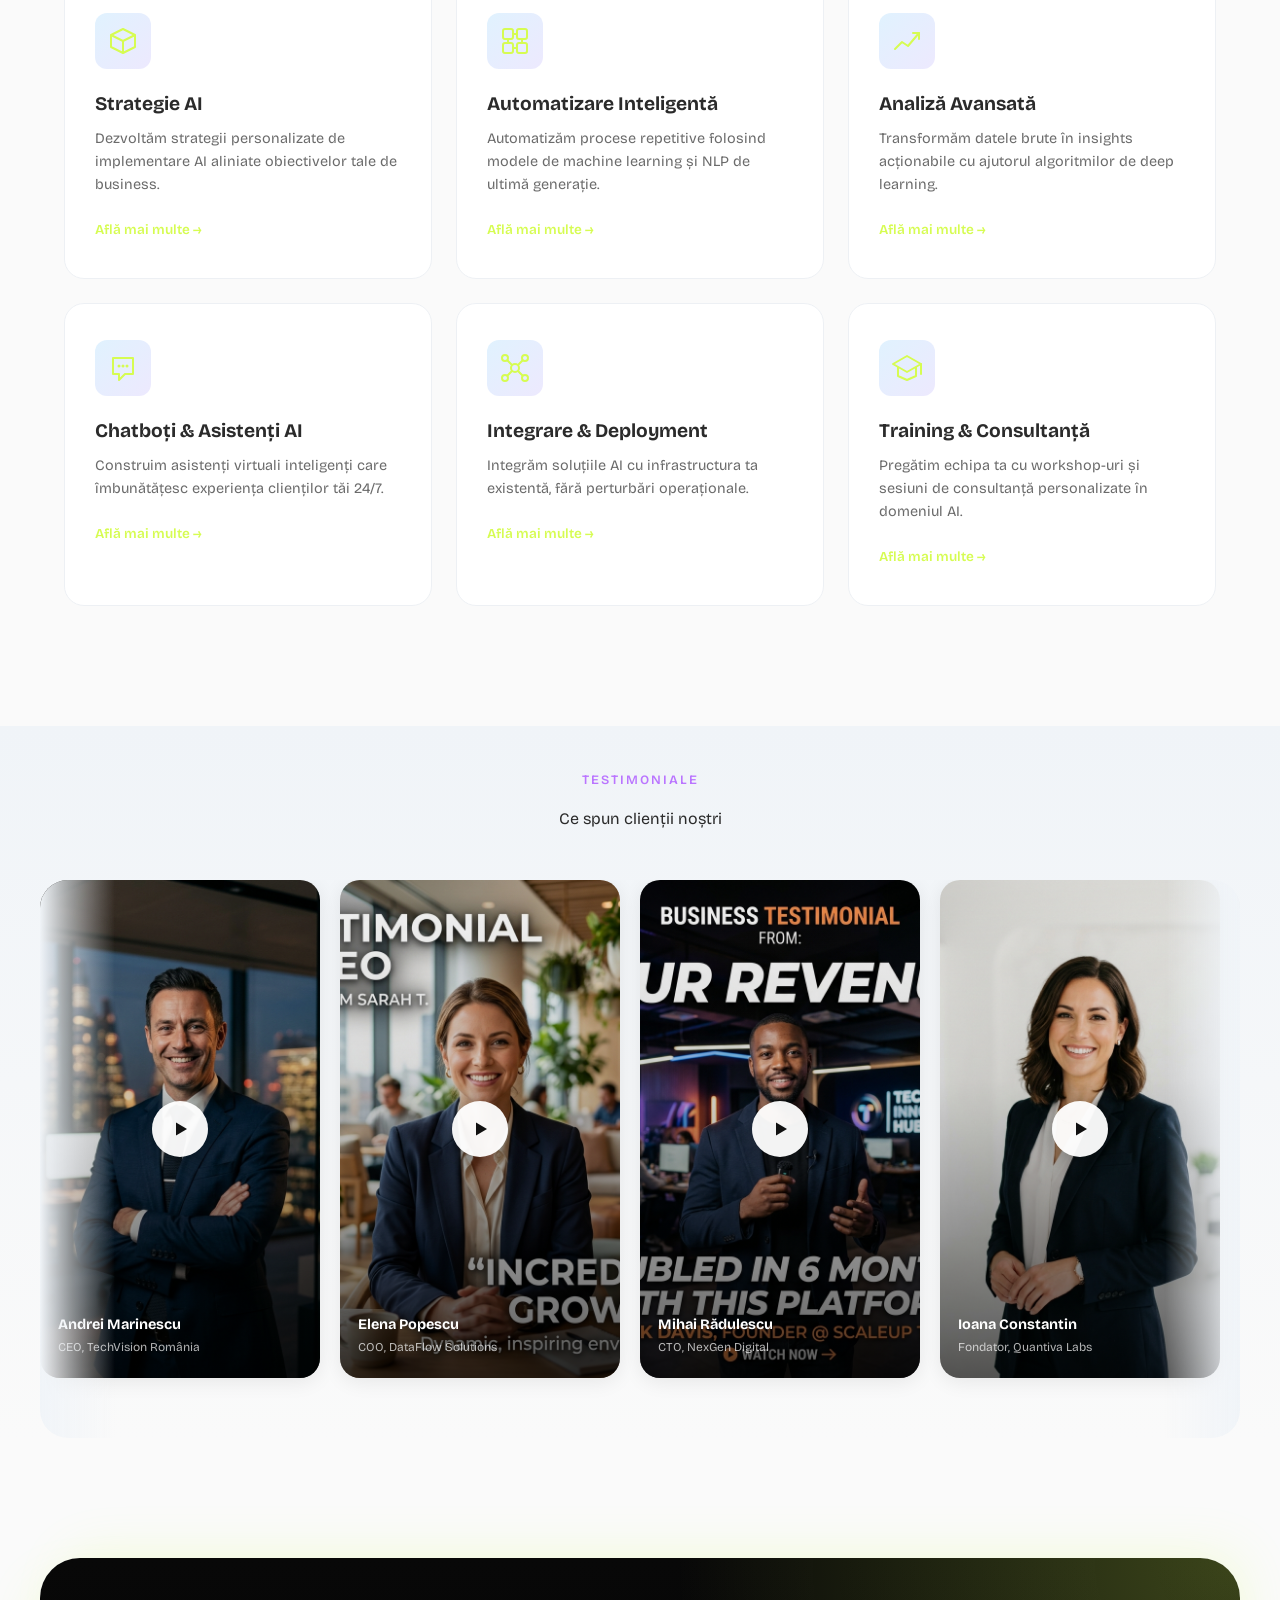
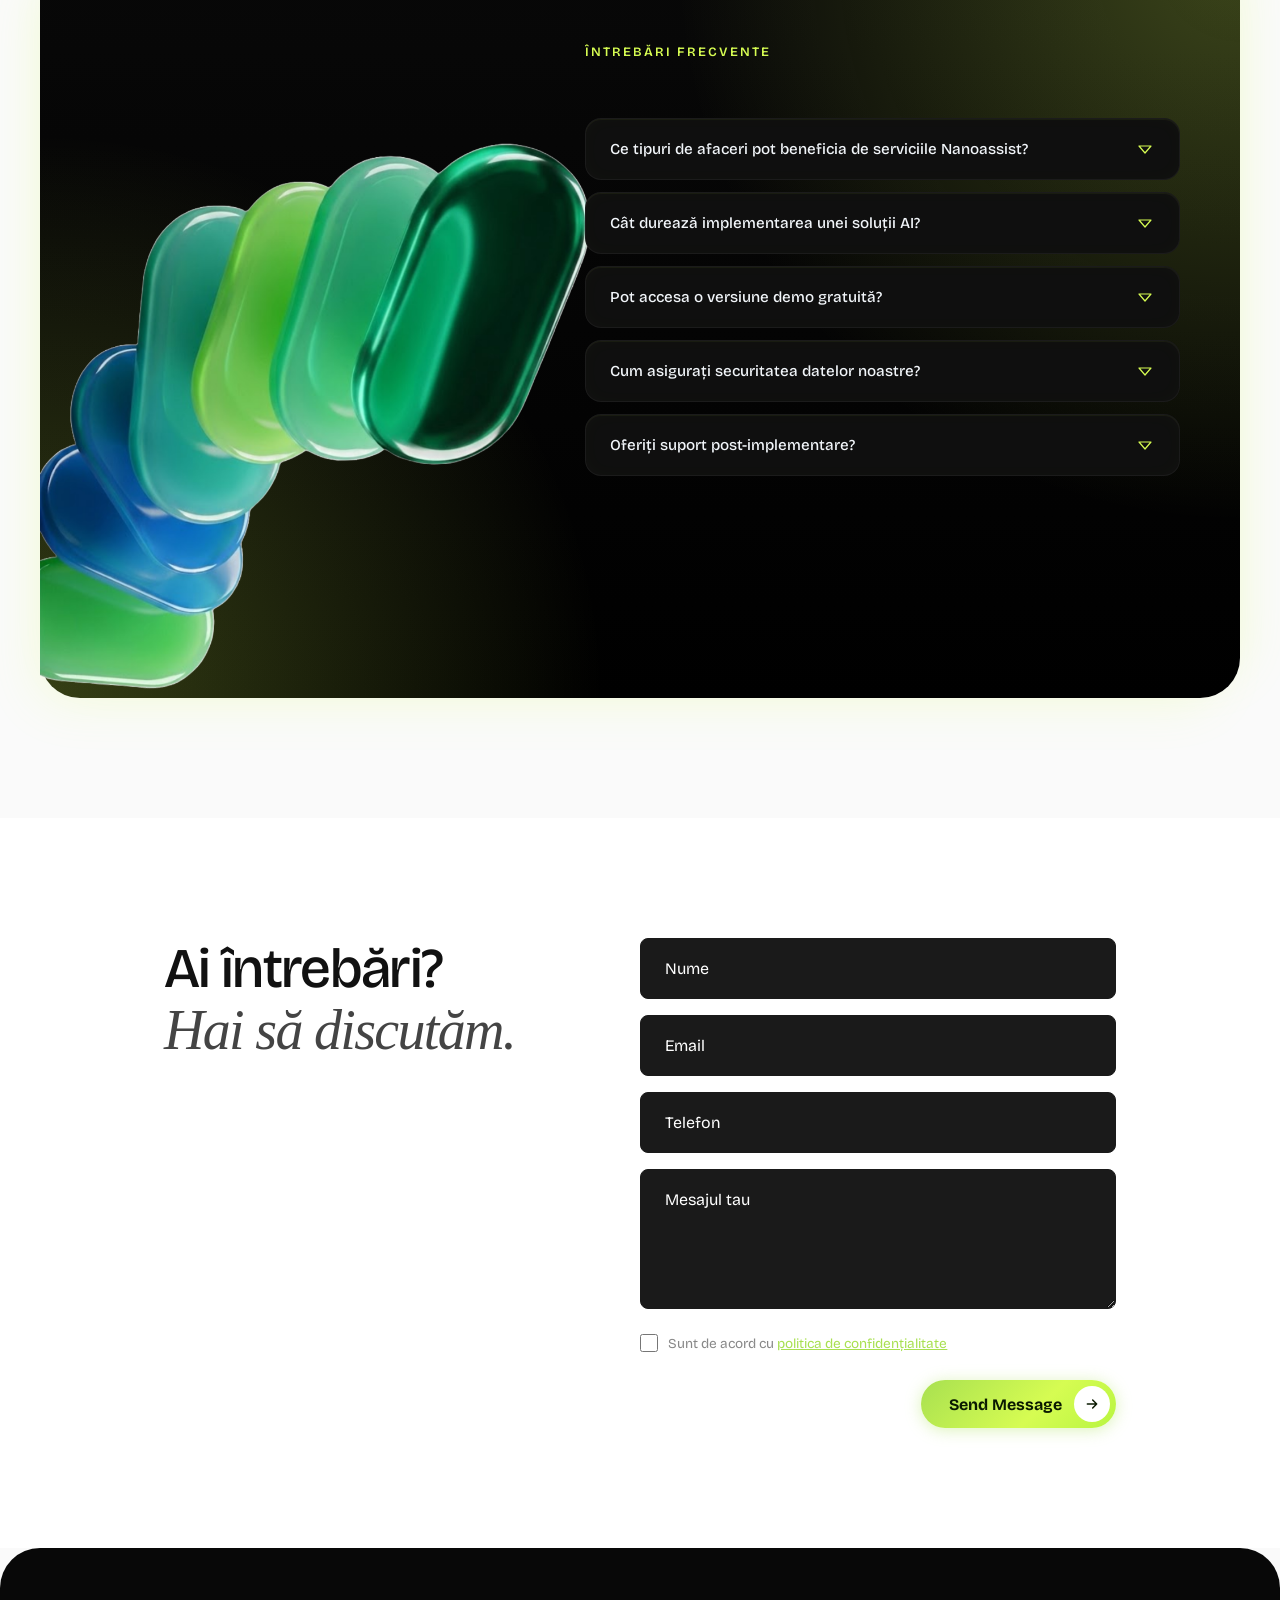
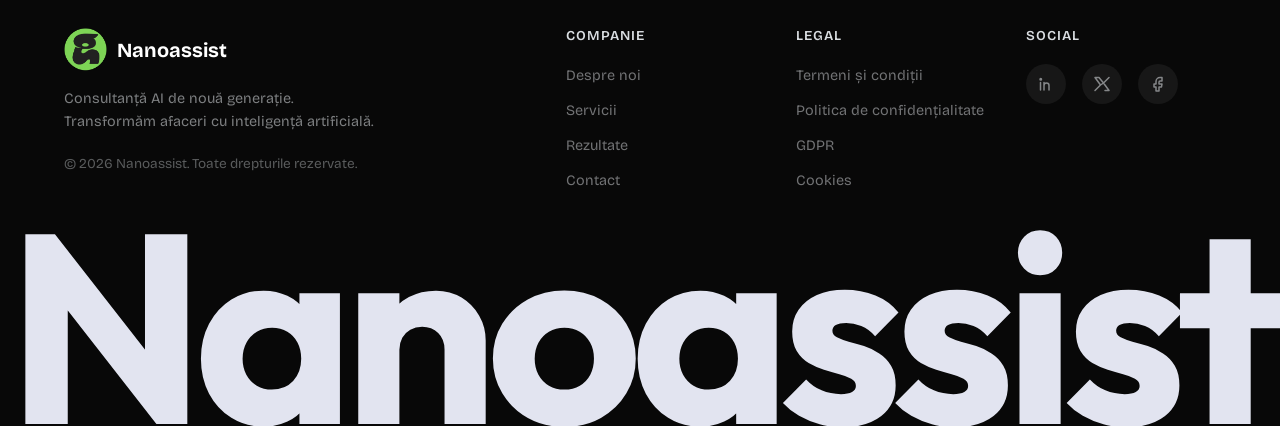
==== commit 622a200d: "UI: Replaced logo1.png with logo2.png globally" ====
--- a/index.html
+++ b/index.html
@@ -19,7 +19,7 @@
     <header class="header" id="header">
         <div class="header__pill">
             <a href="#" class="header__logo" id="logo">
-                <img src="assets/images/logo1.png" alt="Nanoassist Logo" class="header-logo-img">
+                <img src="assets/images/logo2.png" alt="Nanoassist Logo" class="header-logo-img">
                 <span class="logo-text">Nanoassist</span>
             </a>
 
@@ -617,7 +617,7 @@
             <div class="footer__top">
                 <div class="footer__brand">
                     <a href="#" class="header__logo">
-                        <img src="assets/images/logo1.png" alt="Nanoassist Logo" class="header-logo-img">
+                        <img src="assets/images/logo2.png" alt="Nanoassist Logo" class="header-logo-img">
                         <span class="logo-text">Nanoassist</span>
                     </a>
                     <p class="footer__tagline">Consultanță AI de nouă generație.<br>Transformăm afaceri cu inteligență artificială.</p>
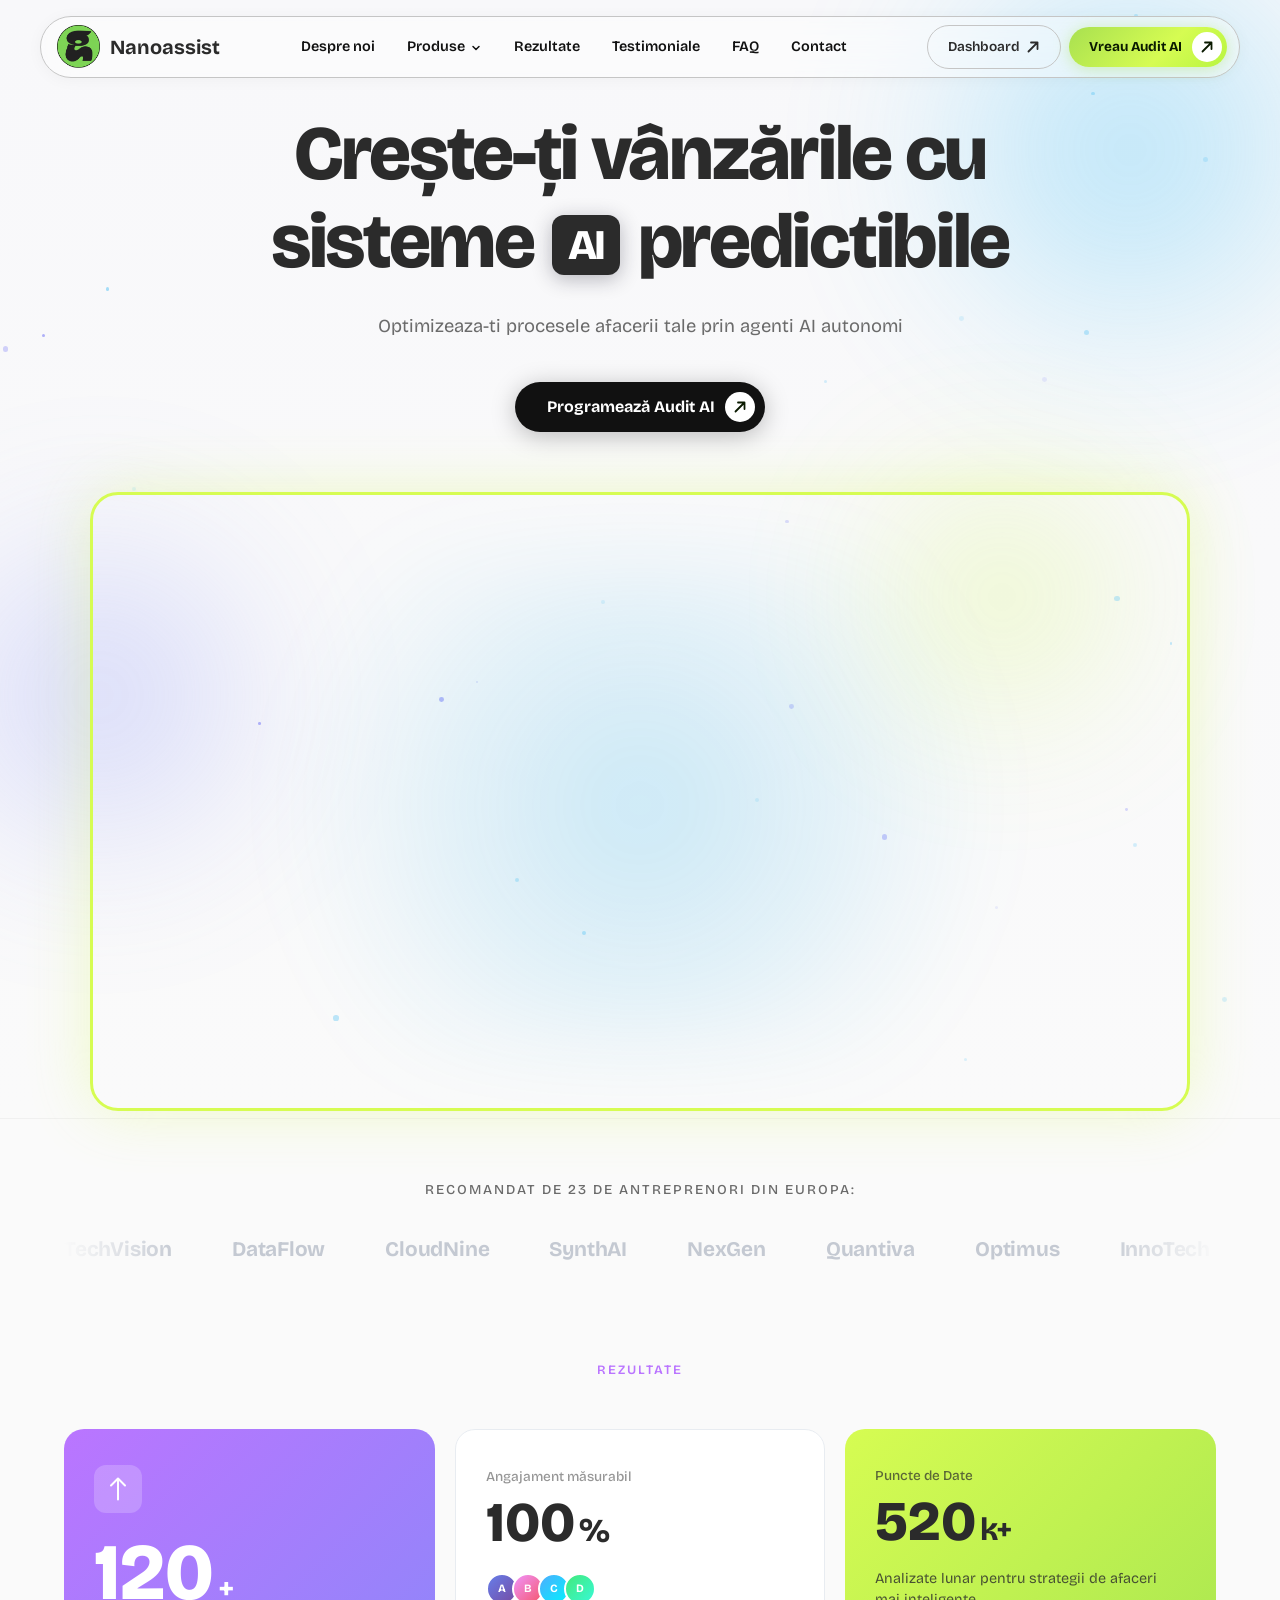
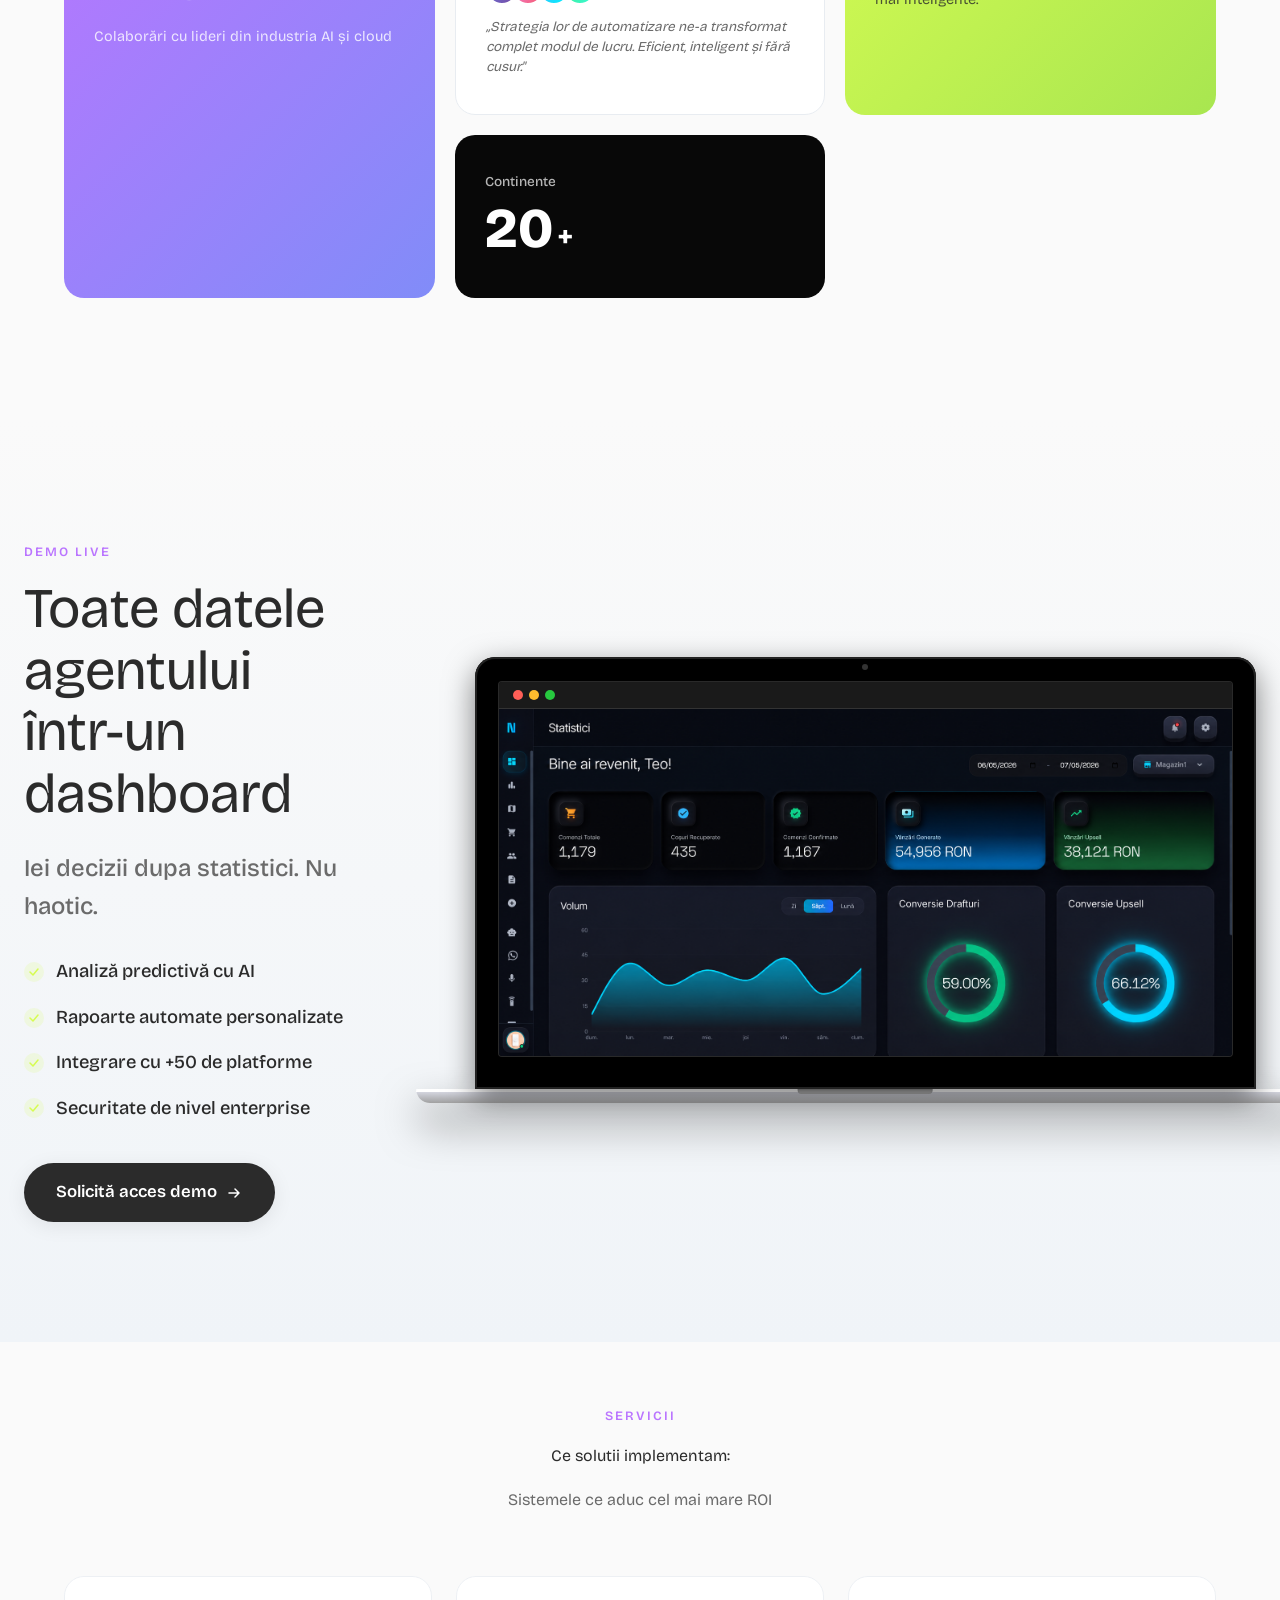
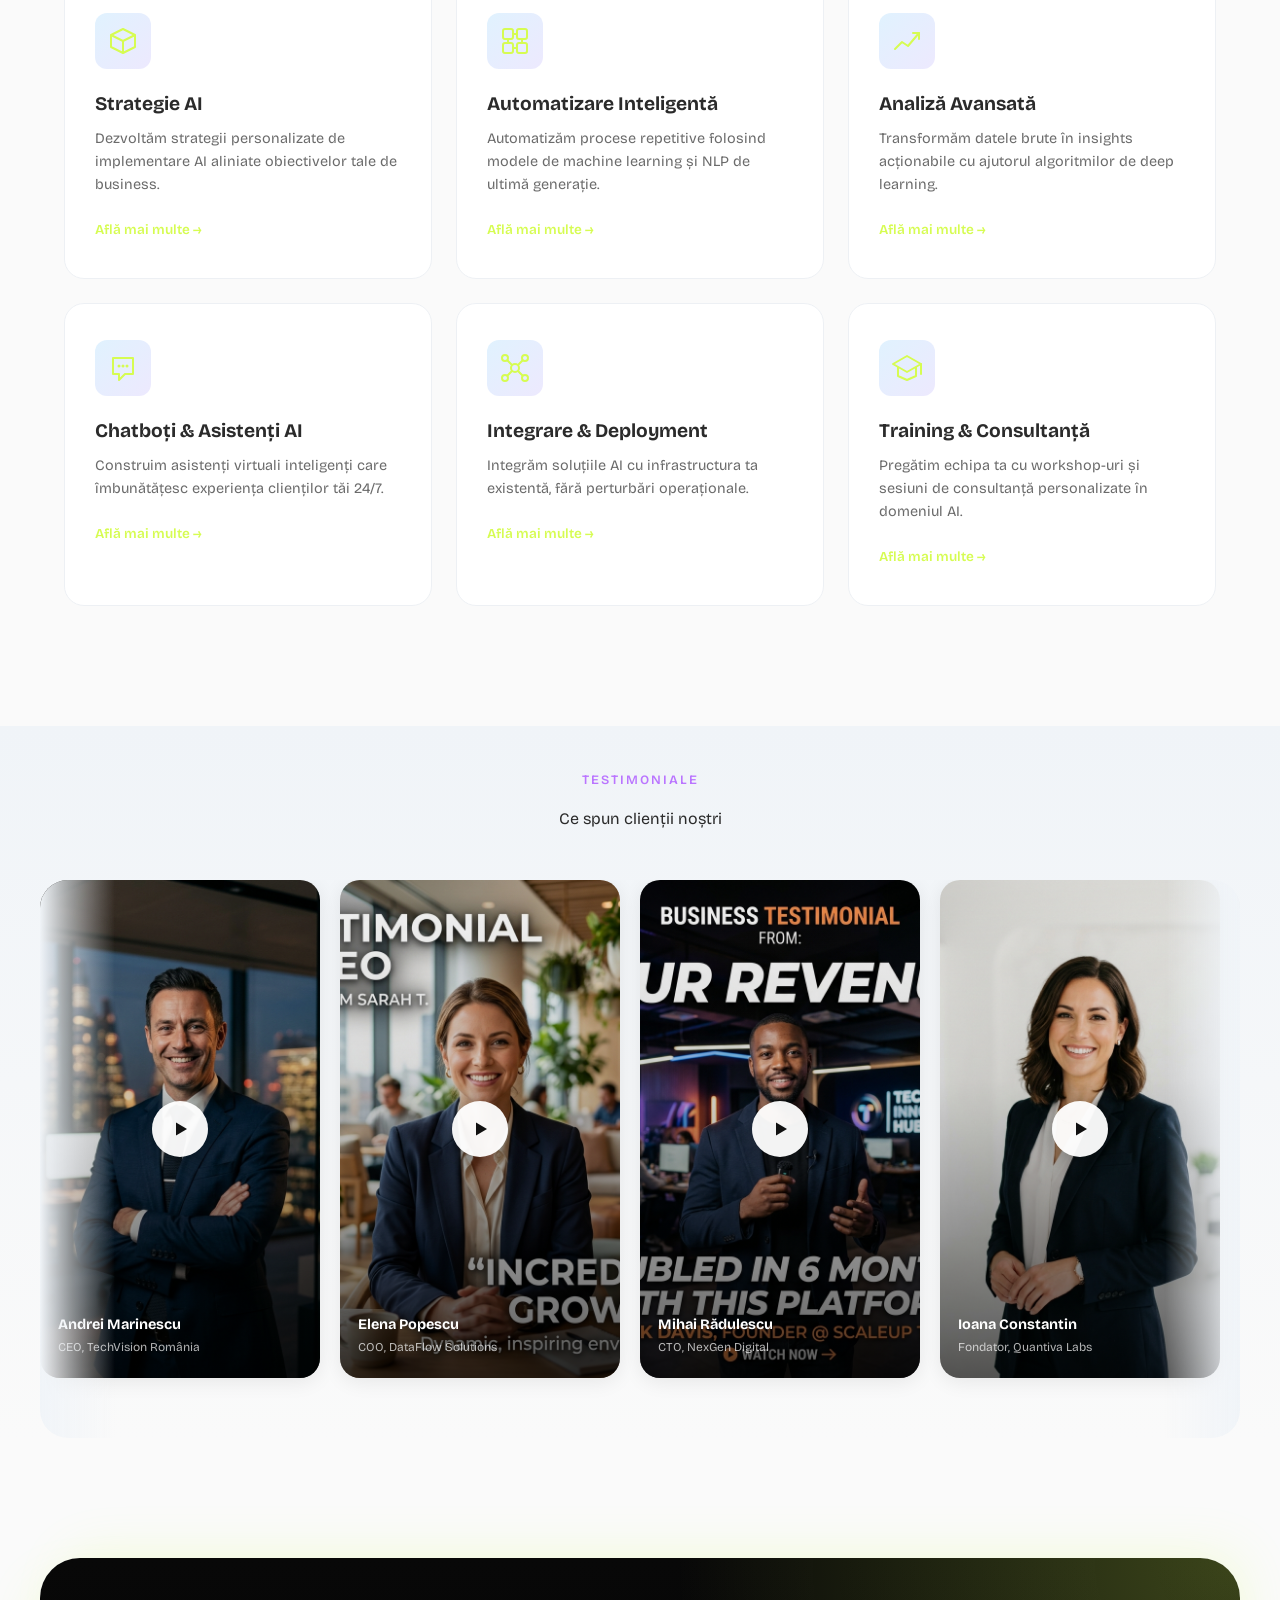
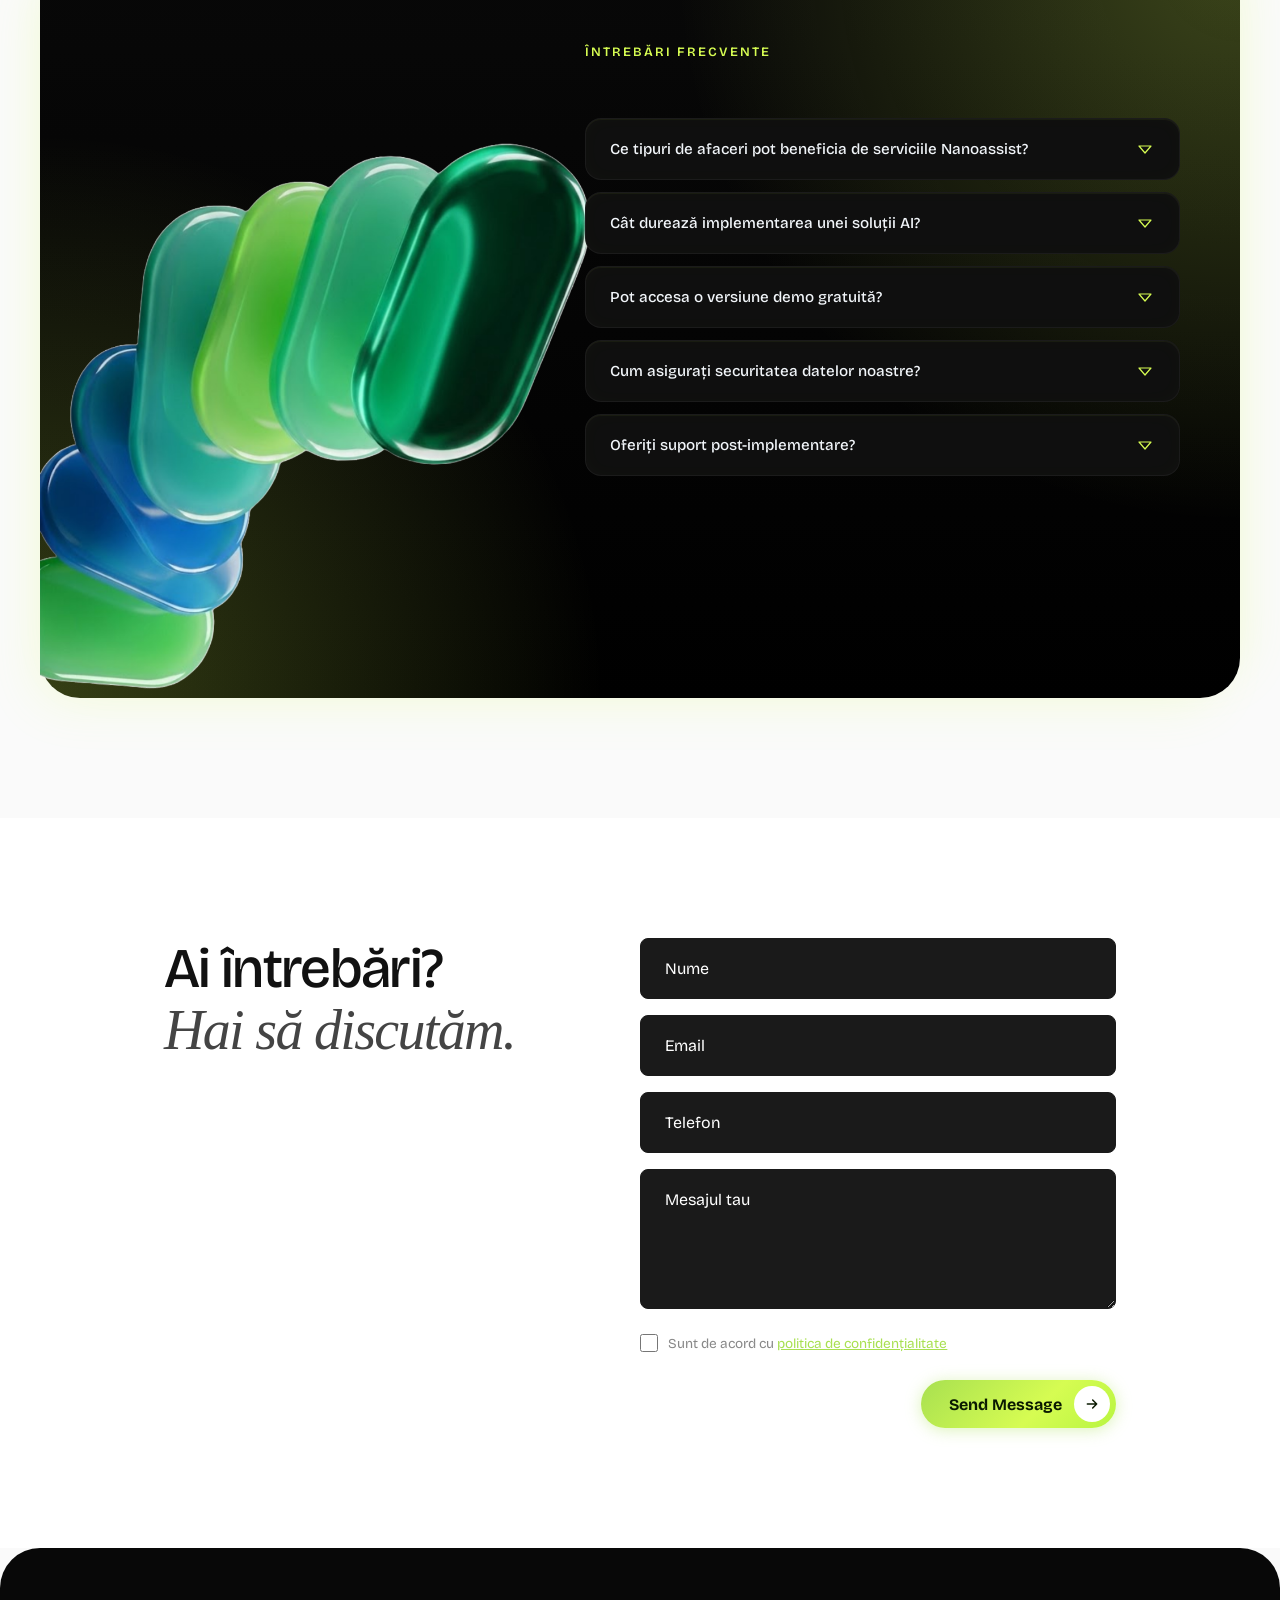
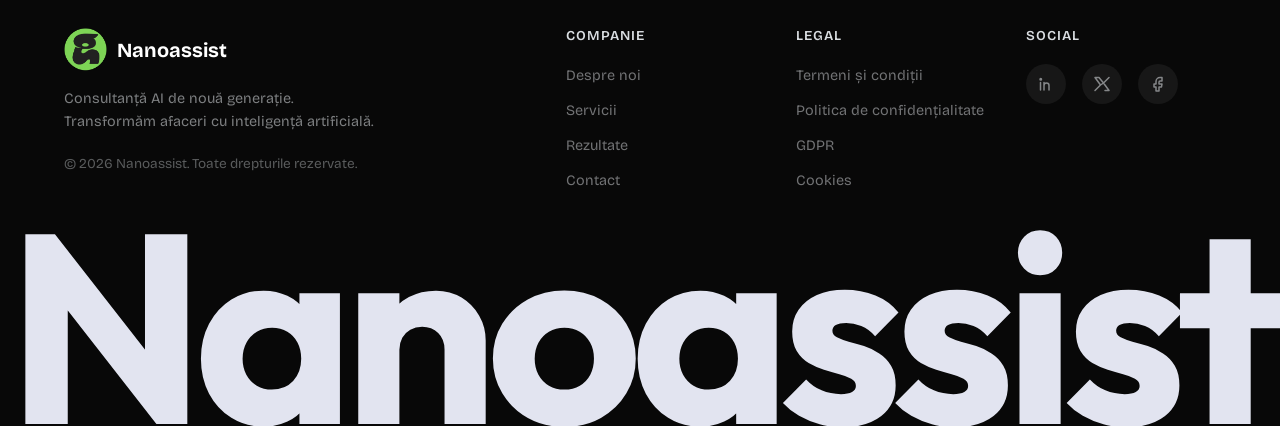
==== commit 8bee76b3: "Perf: Preloaded lego2.png and removed lazy loading to fix scroll delay" ====
--- a/index.html
+++ b/index.html
@@ -13,6 +13,9 @@
     <link href="https://fonts.googleapis.com/css2?family=Bricolage+Grotesque:wght@400;500;600;700;800&family=Inter:wght@300;400;500;600;700;800;900&family=Outfit:wght@300;400;500;600;700;800;900&display=swap" rel="stylesheet">
 
     <link rel="stylesheet" href="styles.css">
+    
+    <!-- Preload critical large image -->
+    <link rel="preload" href="assets/images/lego2.png" as="image">
 </head>
 <body>
     <!-- ============ HEADER ============ -->
@@ -500,7 +503,7 @@
     <section class="faq" id="faq">
         <div class="faq__container">
             <div class="faq__visual">
-                <img src="assets/images/lego2.png" alt="Nanoassist Blocks" loading="lazy">
+                <img src="assets/images/lego2.png" alt="Nanoassist Blocks">
             </div>
             <div class="faq__content">
                 <span class="section-tag section-tag--light">Întrebări frecvente</span>
--- a/styles.css
+++ b/styles.css
@@ -259,7 +259,7 @@
     display: flex;
     align-items: center;
     justify-content: space-between;
-    padding: 8px 12px 8px 28px;
+    padding: 8px 12px 8px 16px;
     max-width: var(--container-width);
     margin: 0 auto;
     background: rgba(255, 255, 255, 0.4);
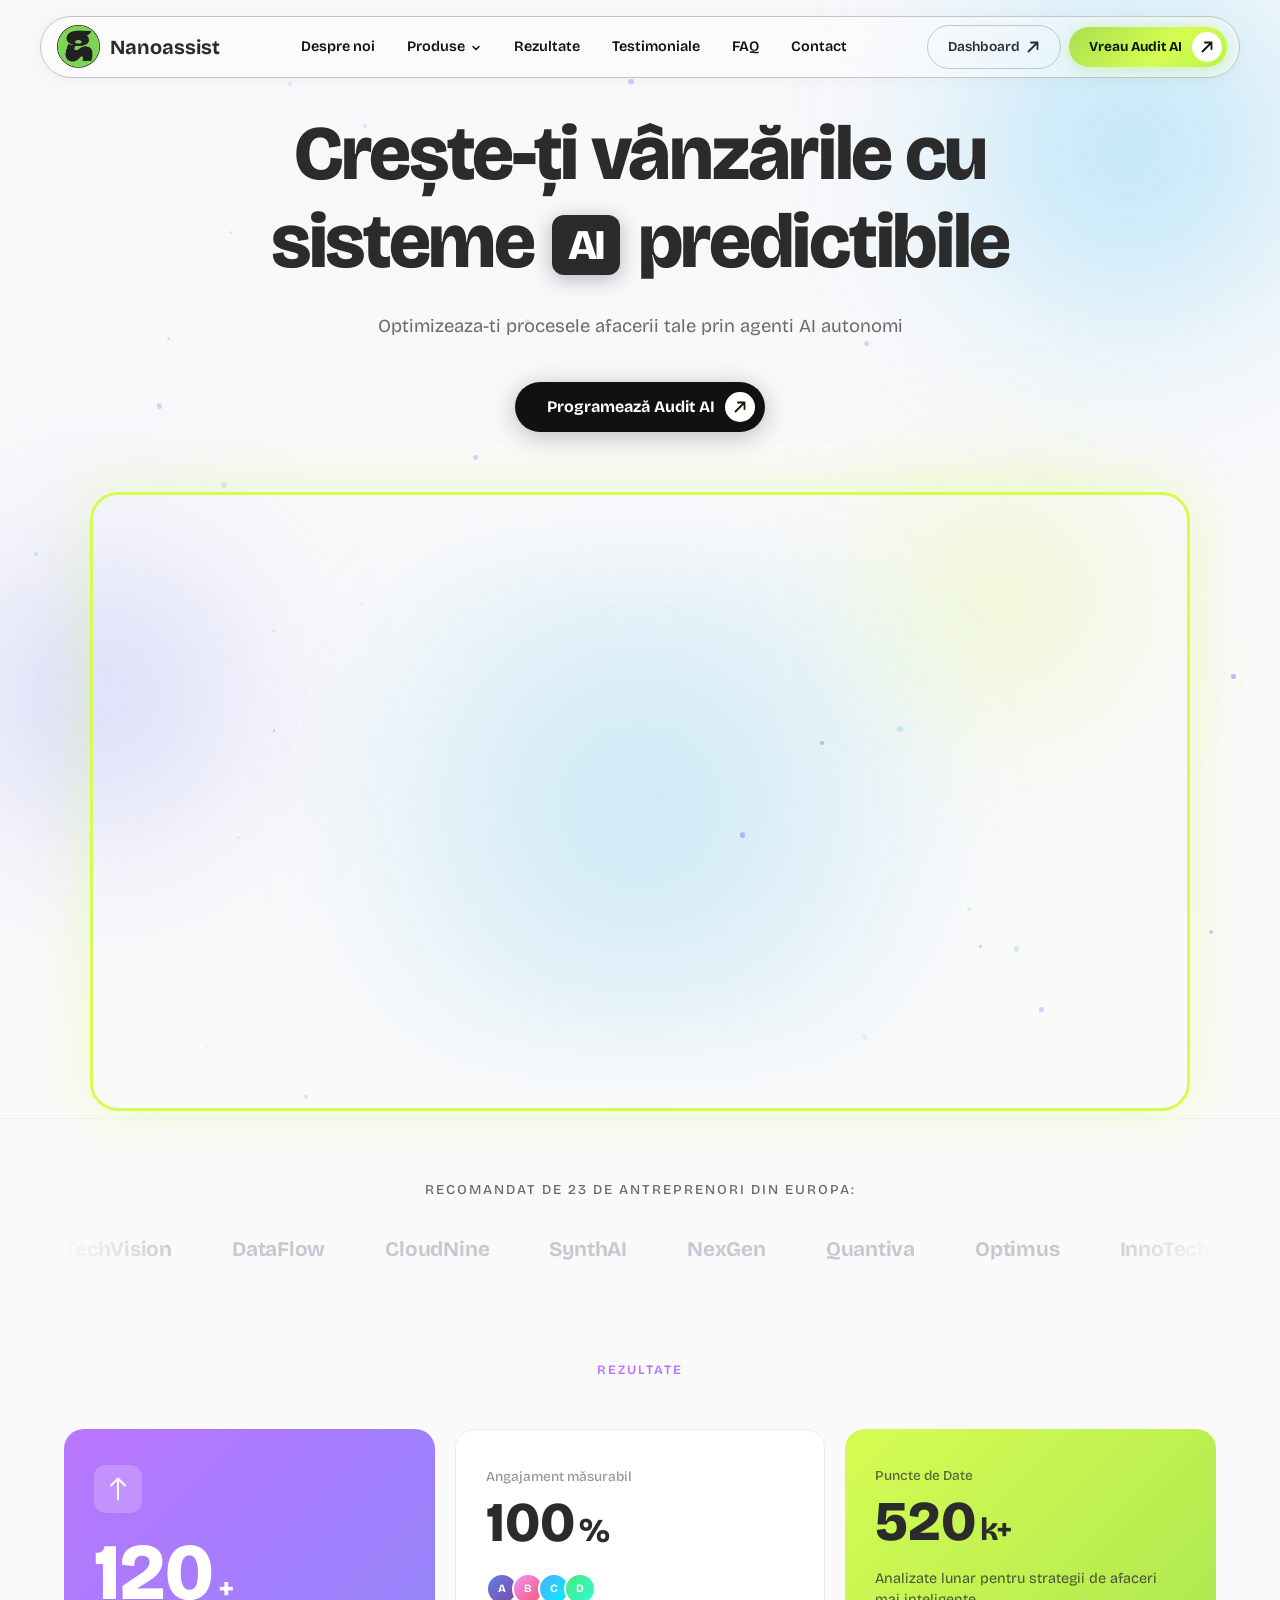
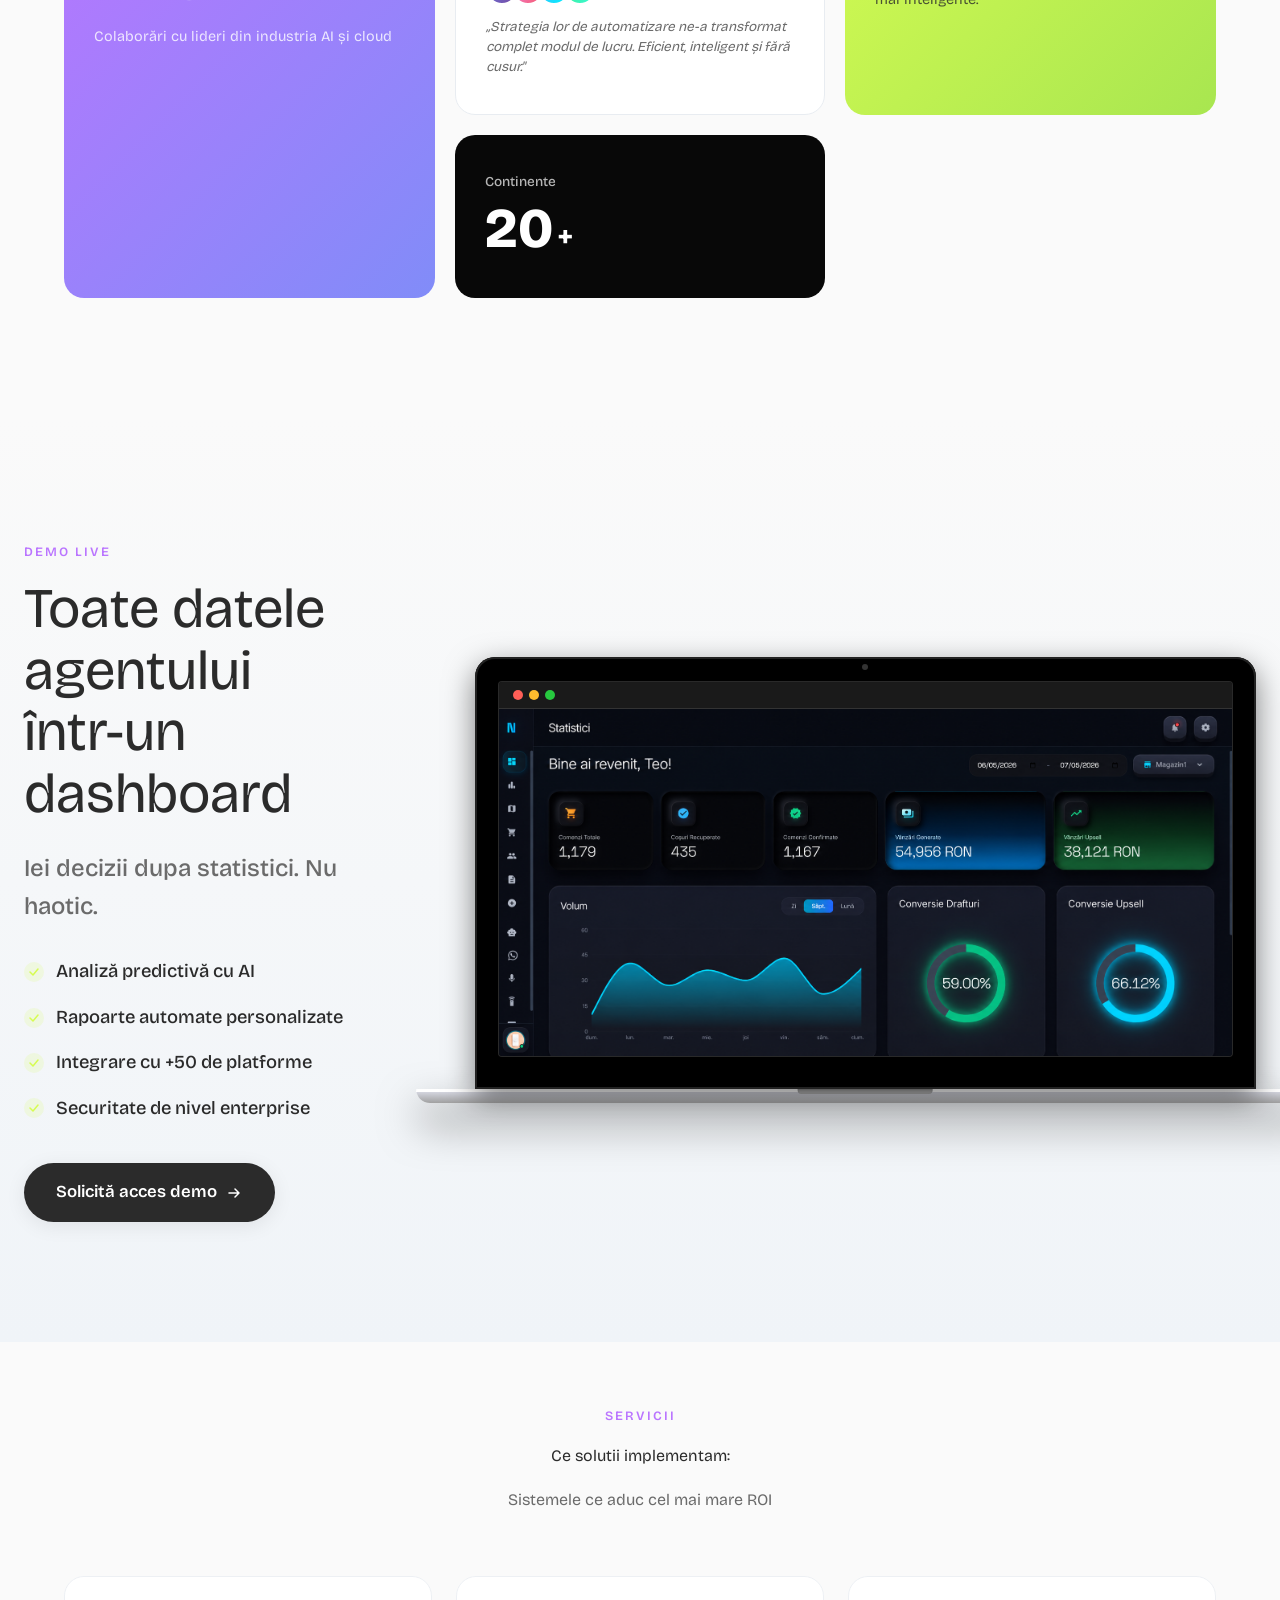
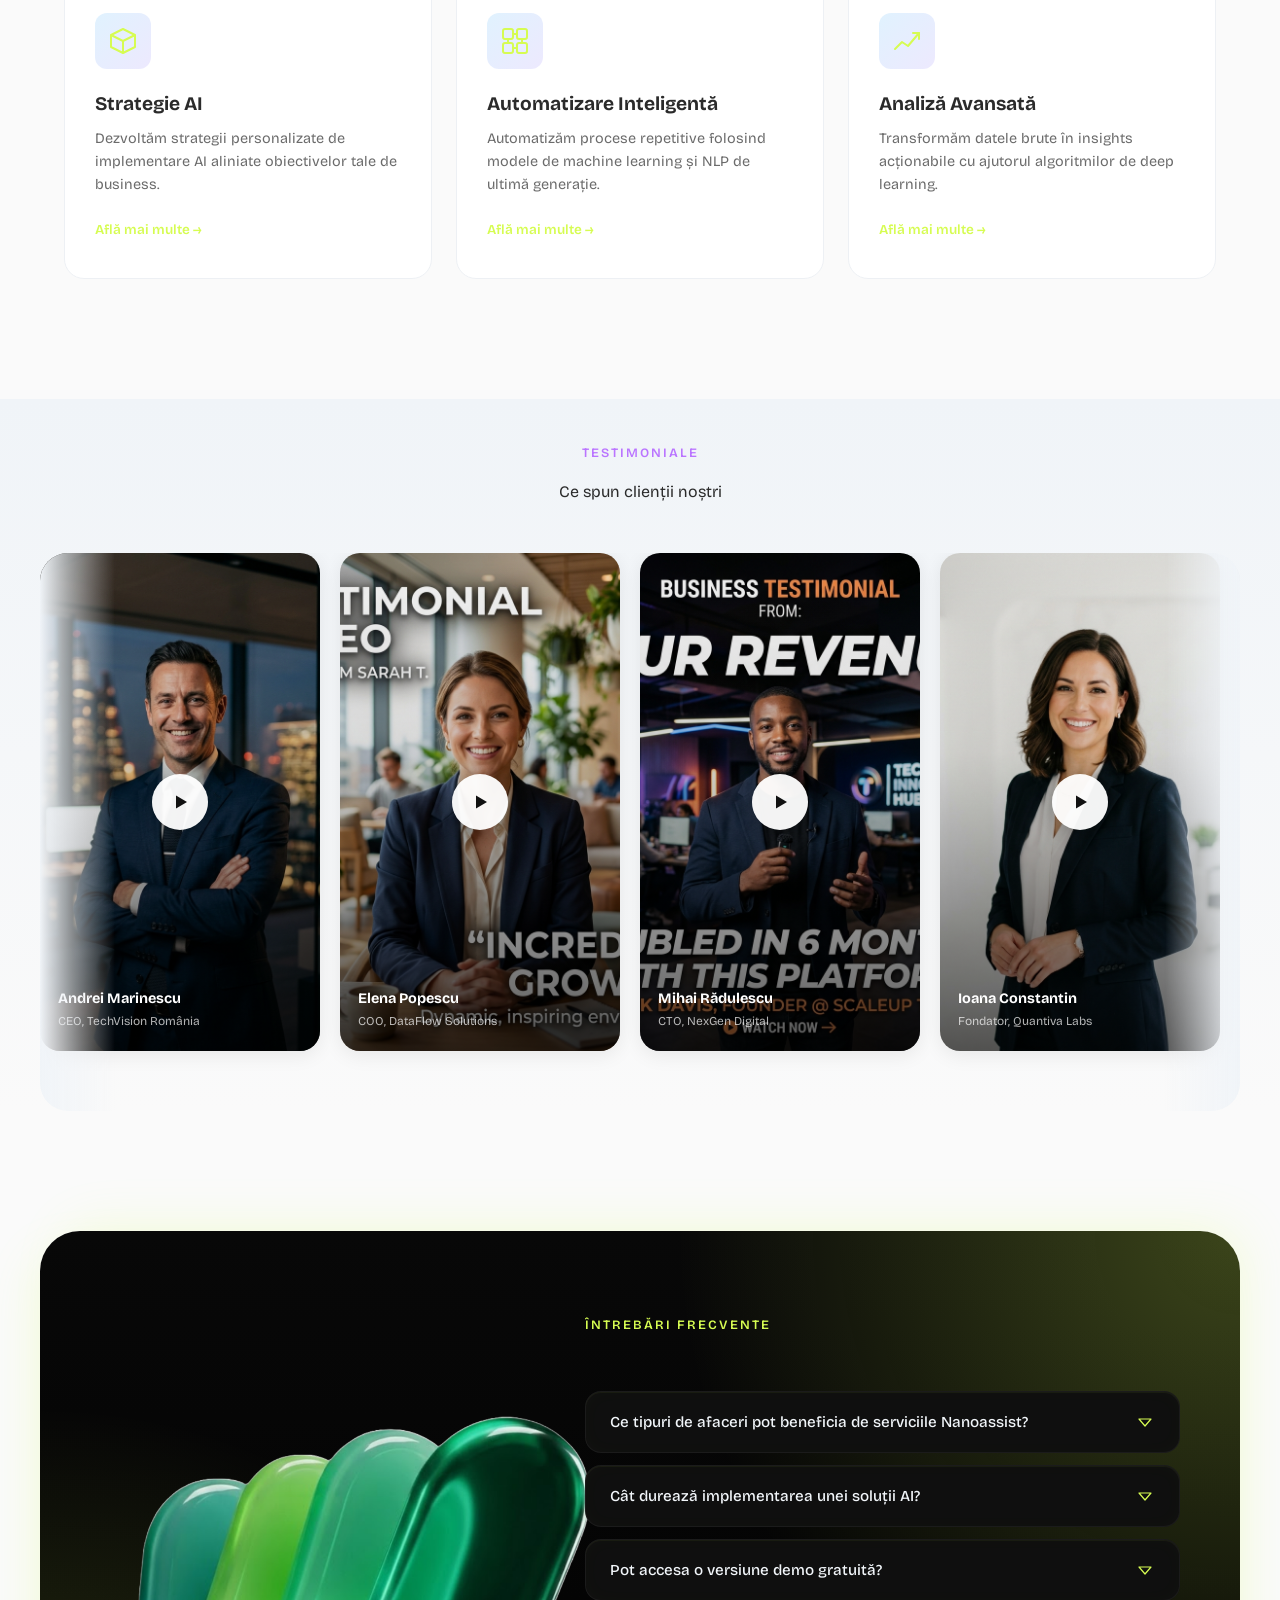
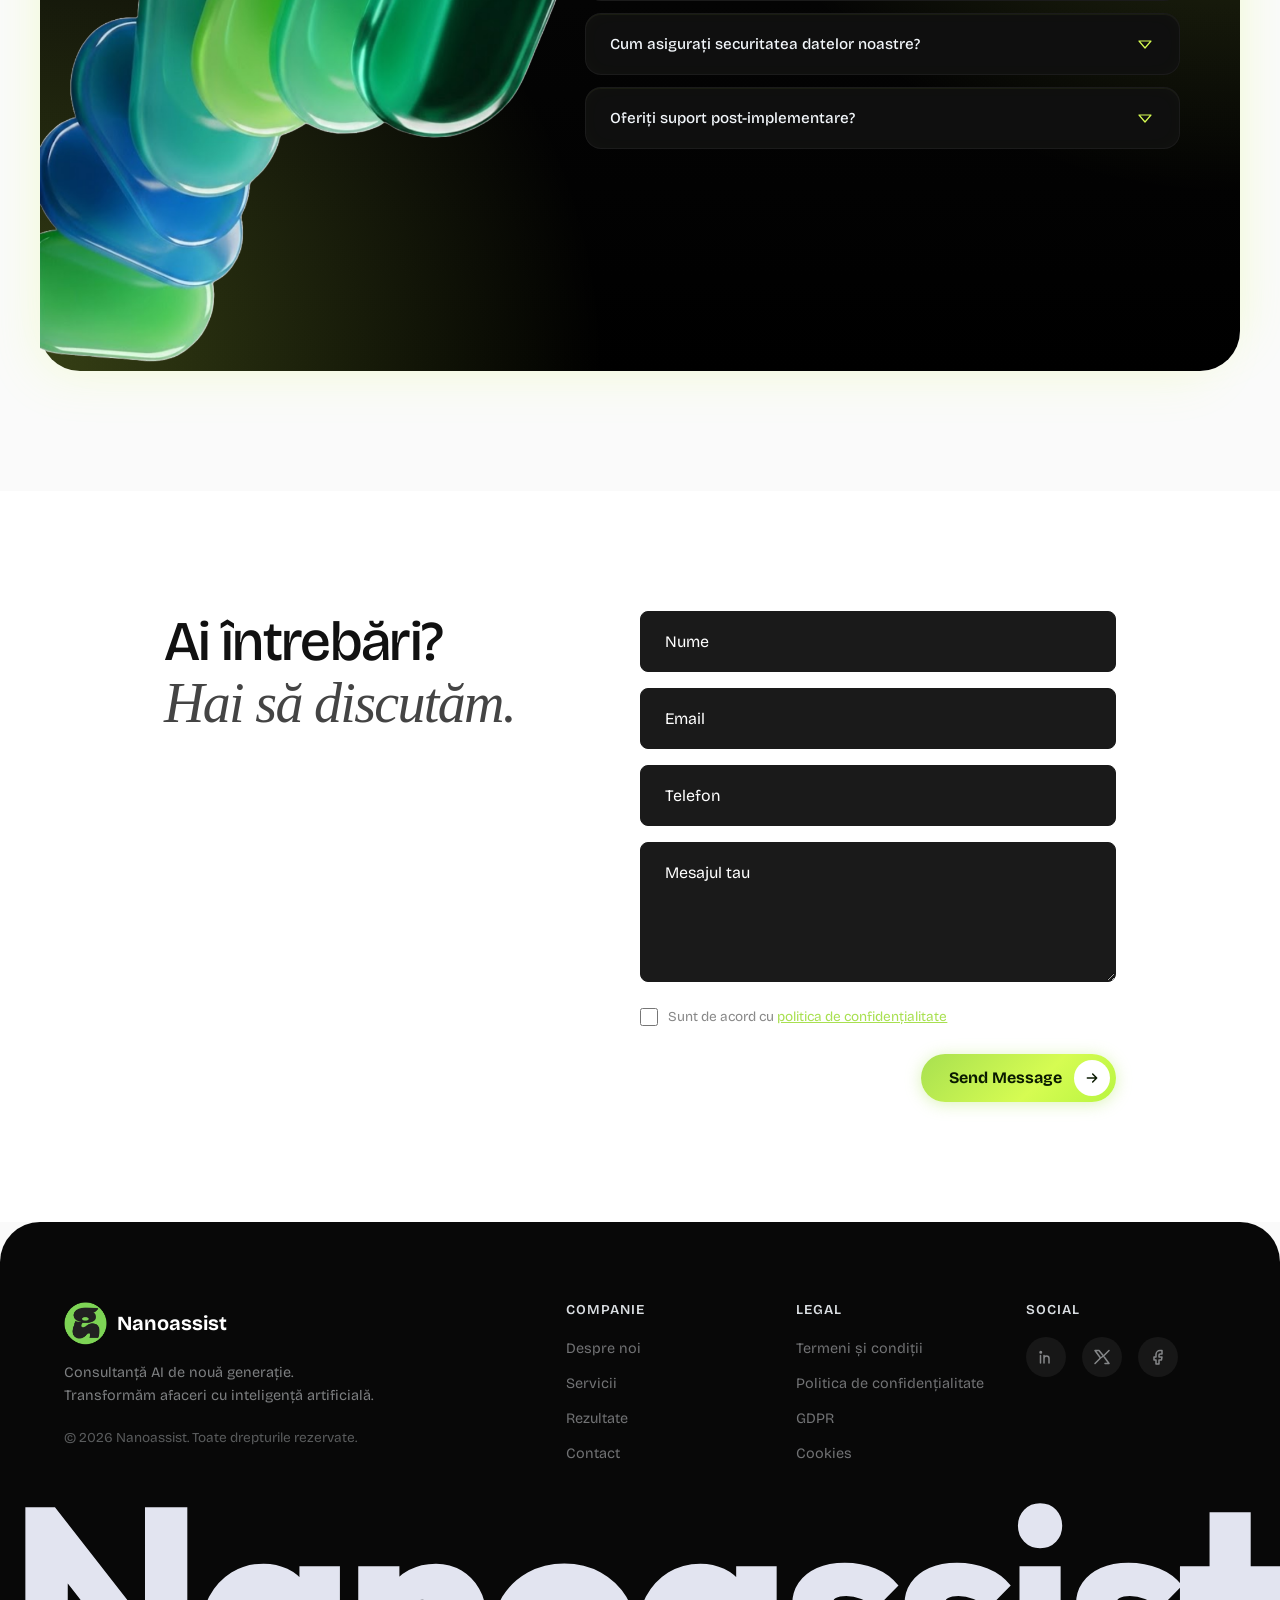
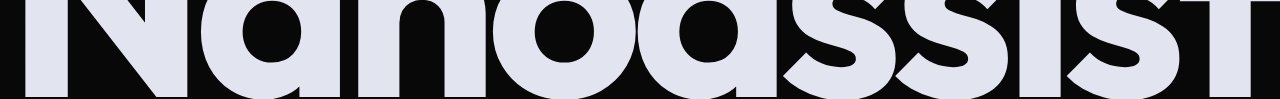
==== commit bac4aa0c: "UI: Removed the bottom 3 service cards" ====
--- a/index.html
+++ b/index.html
@@ -298,49 +298,6 @@
                     <p class="service-card__desc">Transformăm datele brute în insights acționabile cu ajutorul algoritmilor de deep learning.</p>
                     <a href="#contact" class="service-card__link">Află mai multe →</a>
                 </div>
-
-                <div class="service-card" id="service-chatbots">
-                    <div class="service-card__icon">
-                        <svg width="32" height="32" viewBox="0 0 32 32" fill="none">
-                            <path d="M6 6H26V22H18L12 28V22H6V6Z" stroke="currentColor" stroke-width="2" stroke-linejoin="round"/>
-                            <circle cx="12" cy="14" r="1.5" fill="currentColor"/>
-                            <circle cx="16" cy="14" r="1.5" fill="currentColor"/>
-                            <circle cx="20" cy="14" r="1.5" fill="currentColor"/>
-                        </svg>
-                    </div>
-                    <h3 class="service-card__title">Chatboți & Asistenți AI</h3>
-                    <p class="service-card__desc">Construim asistenți virtuali inteligenți care îmbunătățesc experiența clienților tăi 24/7.</p>
-                    <a href="#contact" class="service-card__link">Află mai multe →</a>
-                </div>
-
-                <div class="service-card" id="service-integration">
-                    <div class="service-card__icon">
-                        <svg width="32" height="32" viewBox="0 0 32 32" fill="none">
-                            <circle cx="16" cy="16" r="4" stroke="currentColor" stroke-width="2"/>
-                            <circle cx="6" cy="6" r="3" stroke="currentColor" stroke-width="2"/>
-                            <circle cx="26" cy="6" r="3" stroke="currentColor" stroke-width="2"/>
-                            <circle cx="6" cy="26" r="3" stroke="currentColor" stroke-width="2"/>
-                            <circle cx="26" cy="26" r="3" stroke="currentColor" stroke-width="2"/>
-                            <path d="M8.5 8.5L13 13M23.5 8.5L19 13M8.5 23.5L13 19M23.5 23.5L19 19" stroke="currentColor" stroke-width="2"/>
-                        </svg>
-                    </div>
-                    <h3 class="service-card__title">Integrare & Deployment</h3>
-                    <p class="service-card__desc">Integrăm soluțiile AI cu infrastructura ta existentă, fără perturbări operaționale.</p>
-                    <a href="#contact" class="service-card__link">Află mai multe →</a>
-                </div>
-
-                <div class="service-card" id="service-training">
-                    <div class="service-card__icon">
-                        <svg width="32" height="32" viewBox="0 0 32 32" fill="none">
-                            <path d="M16 4L30 12L16 20L2 12L16 4Z" stroke="currentColor" stroke-width="2" stroke-linejoin="round"/>
-                            <path d="M7 15V24L16 28L25 24V15" stroke="currentColor" stroke-width="2" stroke-linejoin="round"/>
-                            <path d="M30 12V22" stroke="currentColor" stroke-width="2" stroke-linecap="round"/>
-                        </svg>
-                    </div>
-                    <h3 class="service-card__title">Training & Consultanță</h3>
-                    <p class="service-card__desc">Pregătim echipa ta cu workshop-uri și sesiuni de consultanță personalizate în domeniul AI.</p>
-                    <a href="#contact" class="service-card__link">Află mai multe →</a>
-                </div>
             </div>
         </div>
     </section>
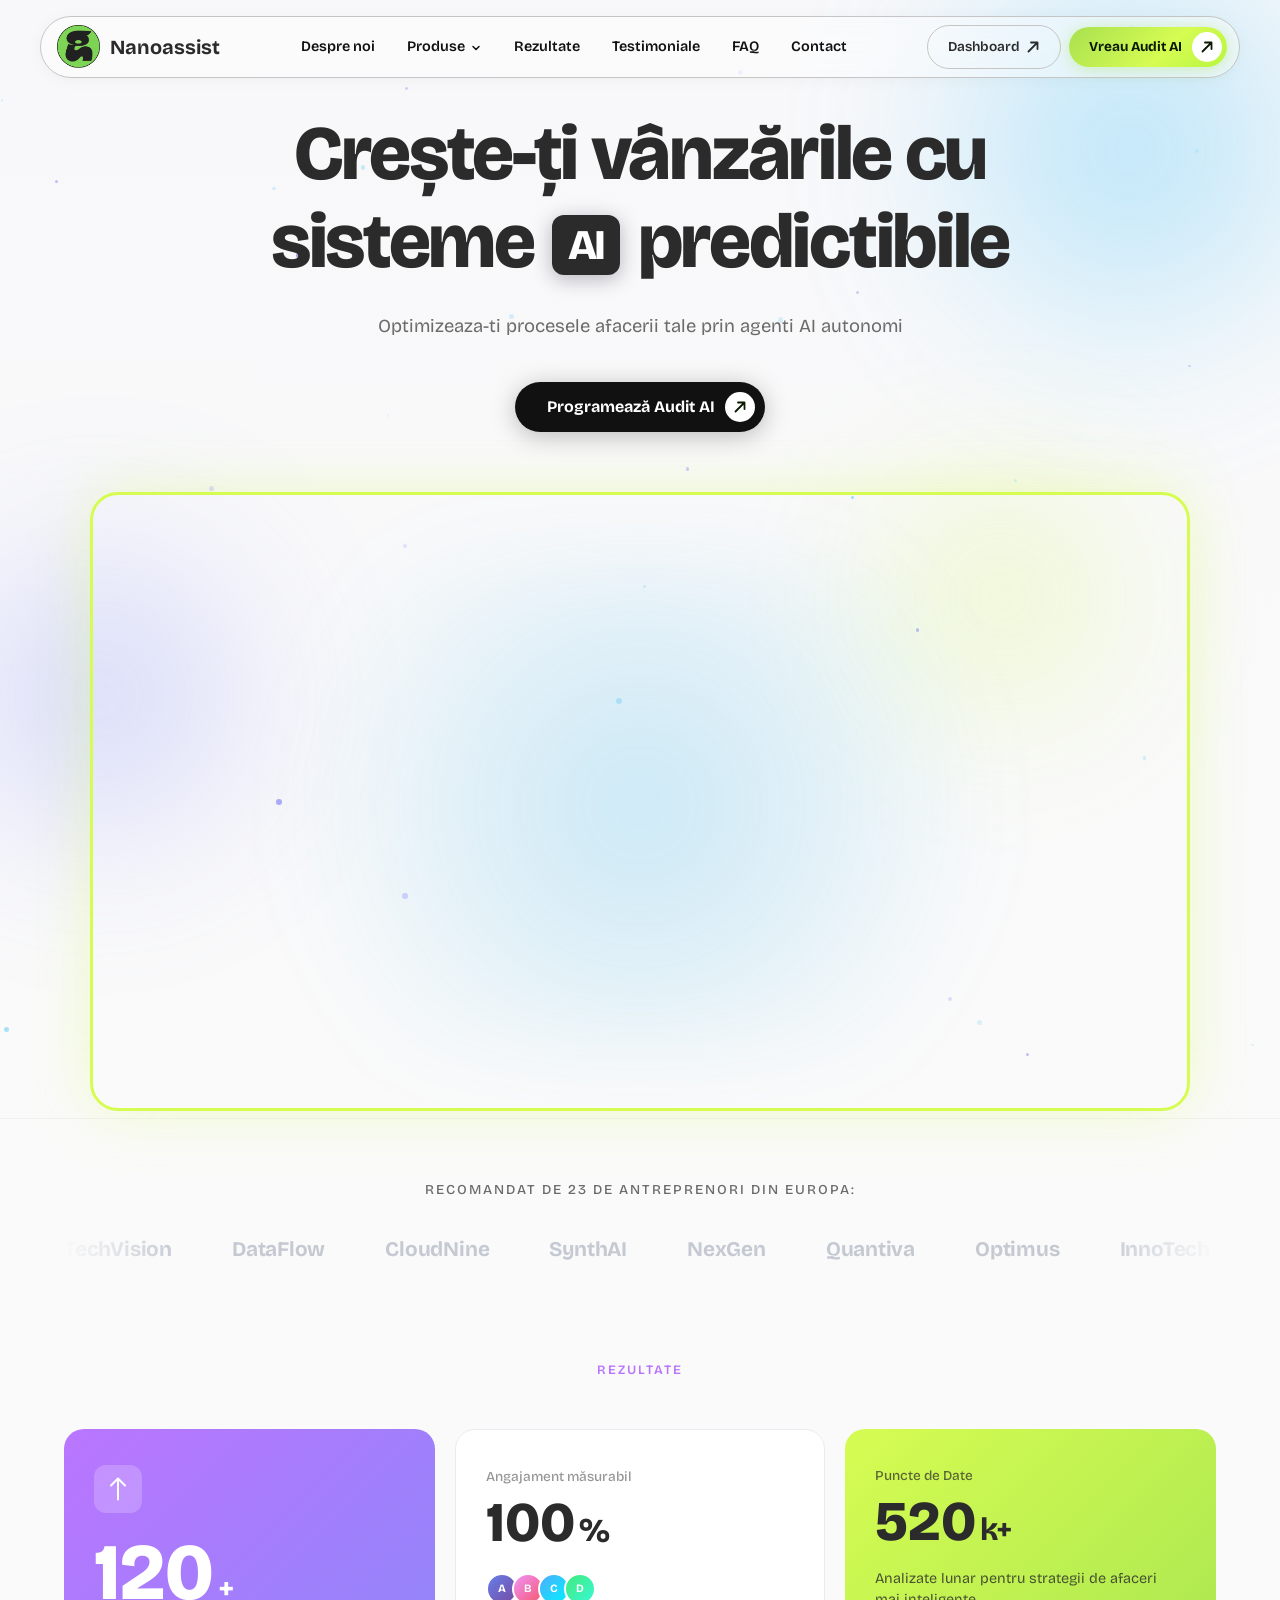
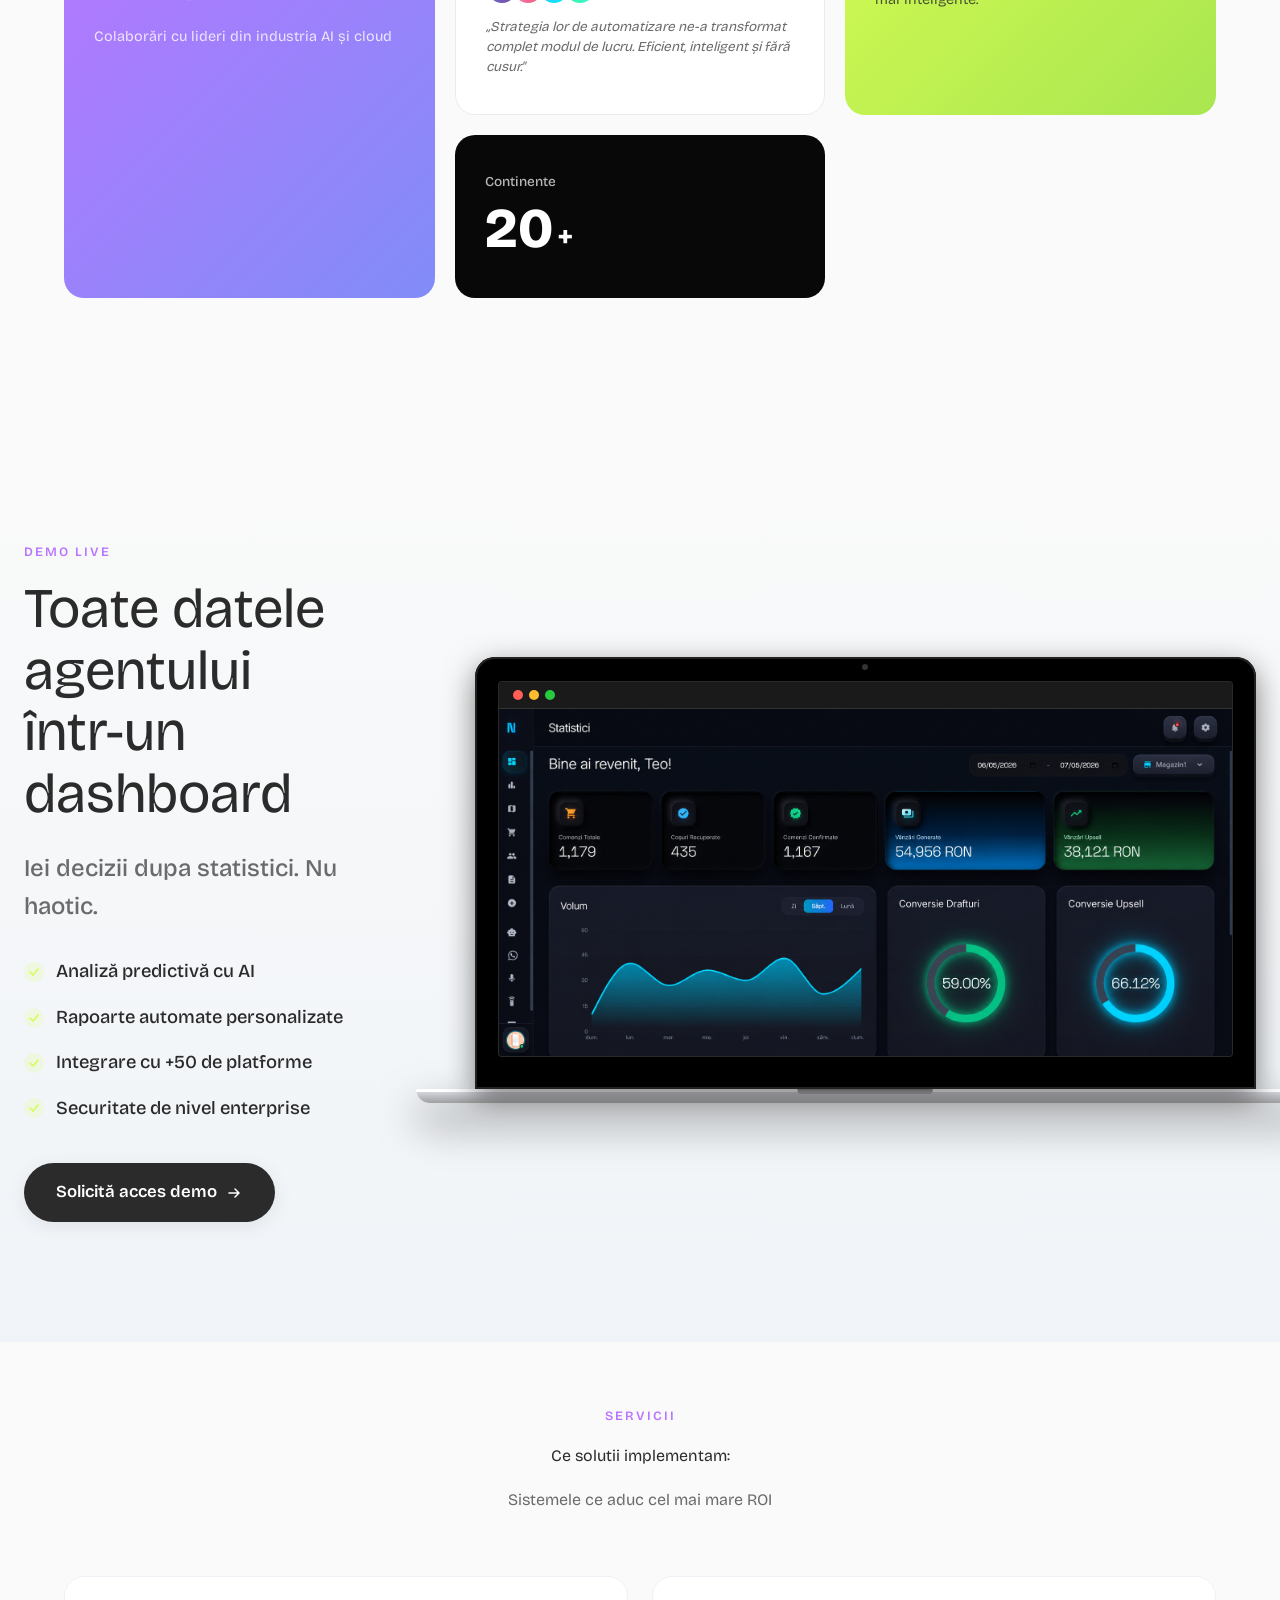
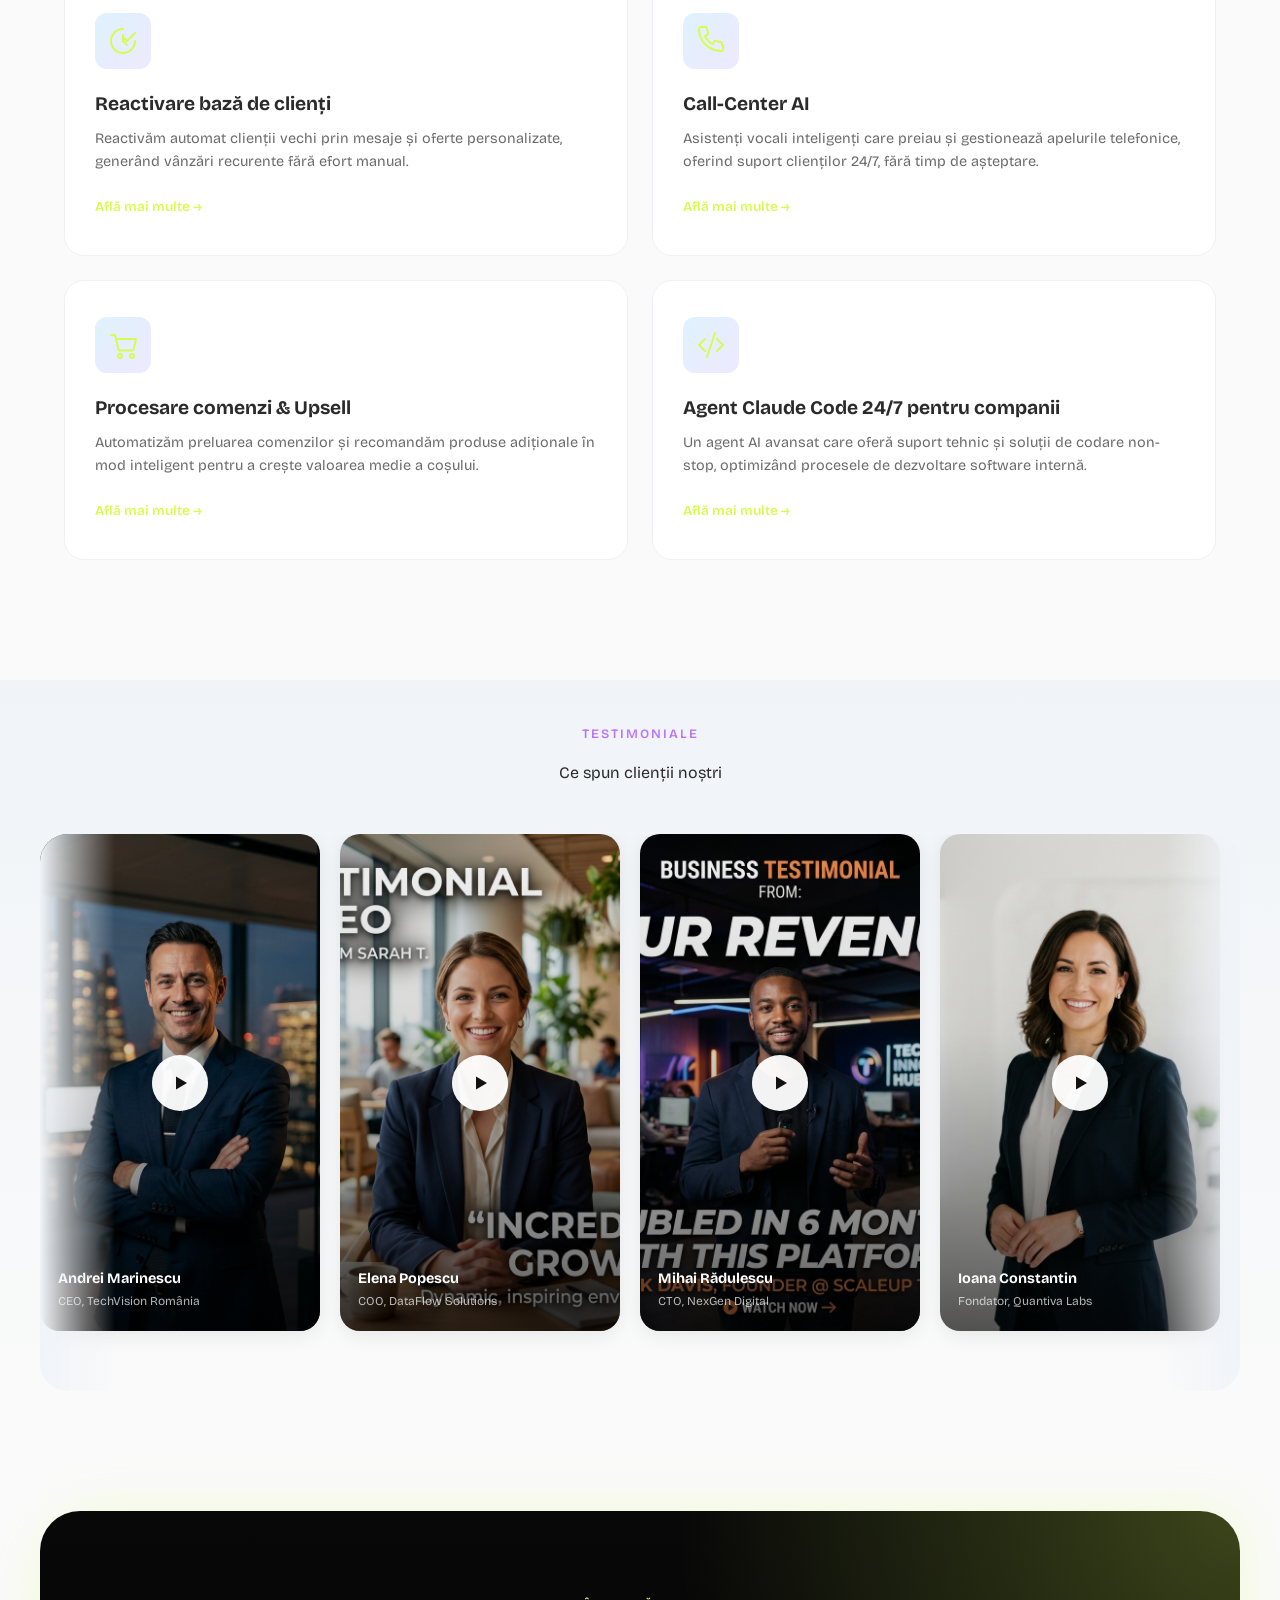
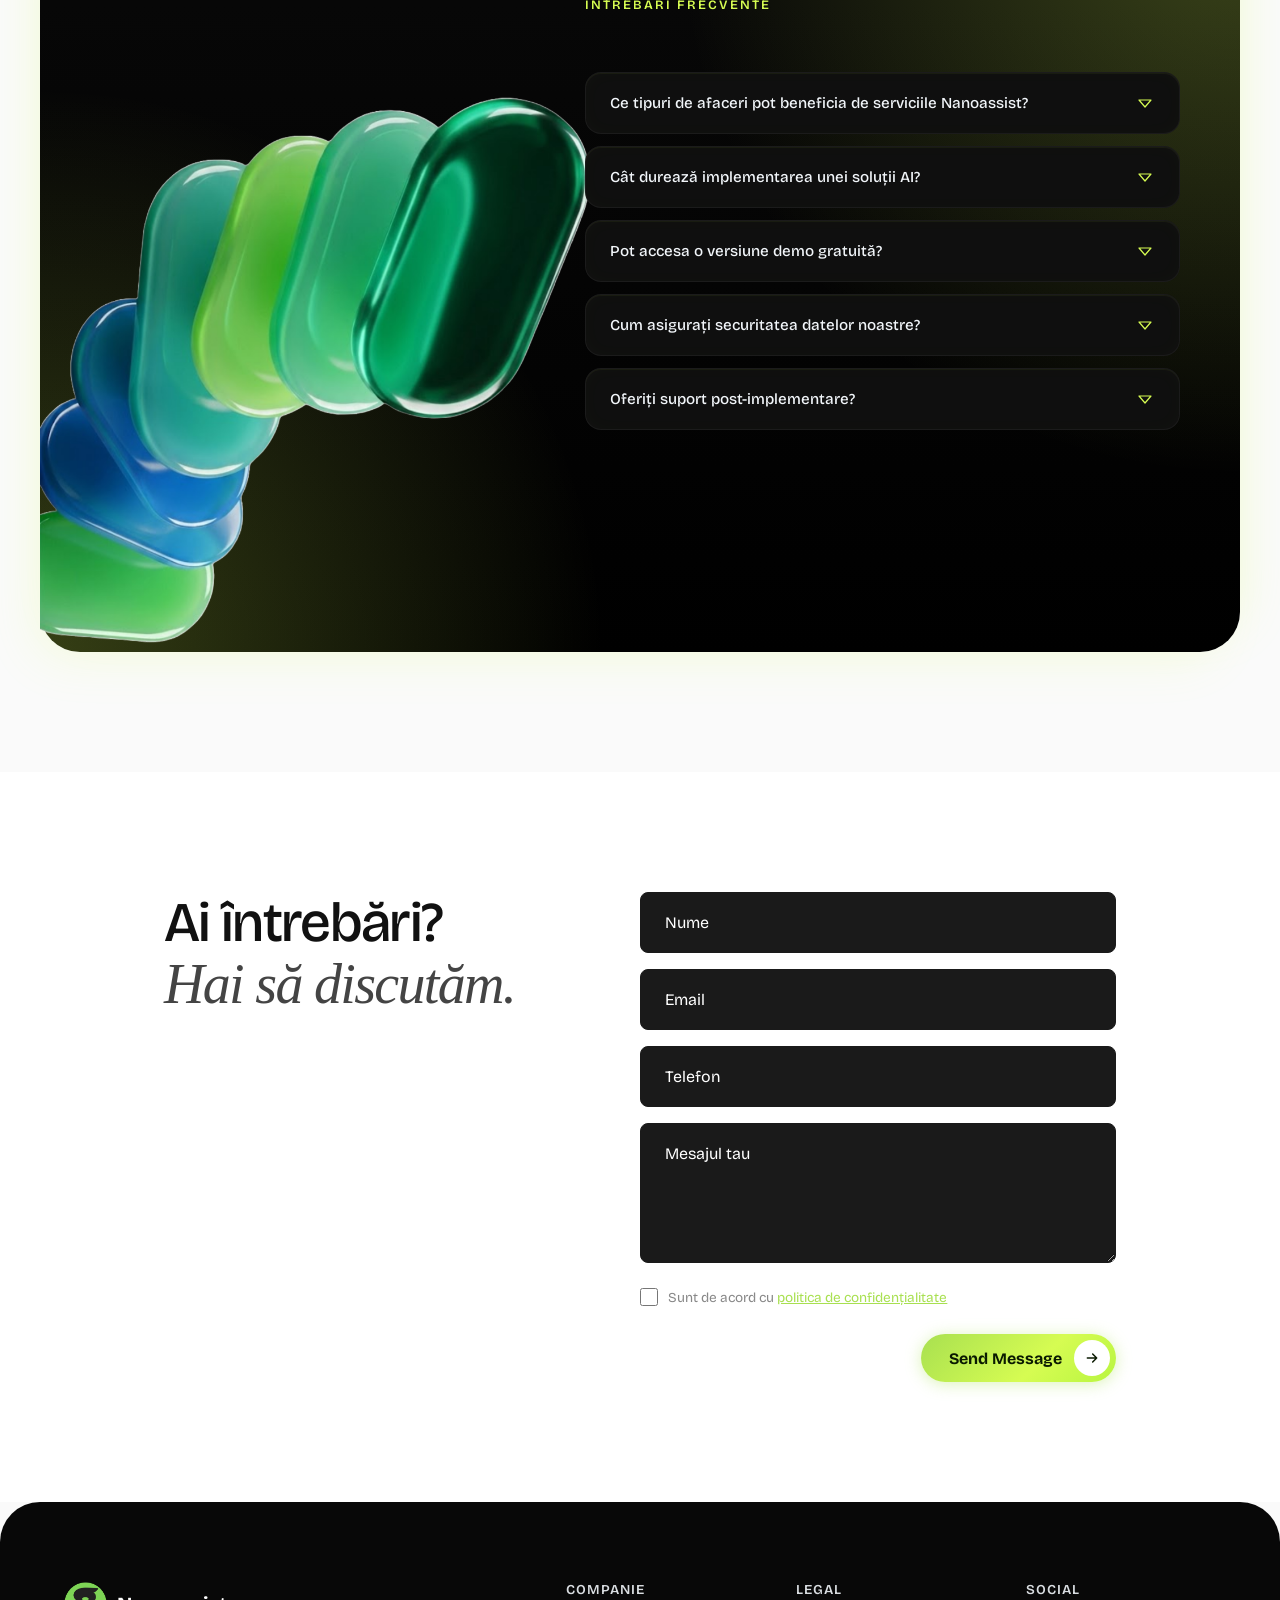
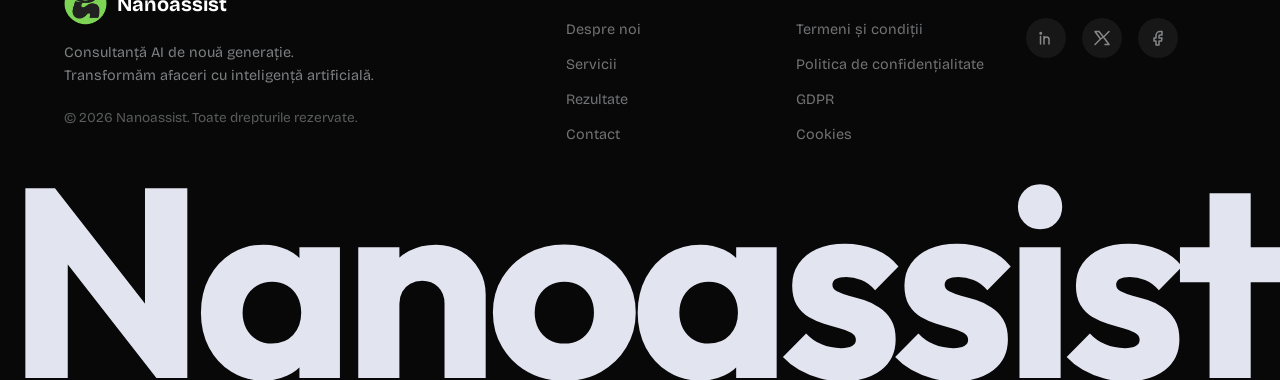
==== commit e38c5360: "UI: Replaced service cards with the 4 new AI products and updated grid to 2 columns" ====
--- a/index.html
+++ b/index.html
@@ -258,44 +258,52 @@
             </div>
 
             <div class="services__grid">
-                <div class="service-card" id="service-strategy">
+                <div class="service-card" id="service-reactivare">
                     <div class="service-card__icon">
                         <svg width="32" height="32" viewBox="0 0 32 32" fill="none">
-                            <path d="M16 4L28 10V22L16 28L4 22V10L16 4Z" stroke="currentColor" stroke-width="2" stroke-linejoin="round"/>
-                            <path d="M16 16L28 10" stroke="currentColor" stroke-width="2"/>
-                            <path d="M16 16L4 10" stroke="currentColor" stroke-width="2"/>
-                            <path d="M16 16V28" stroke="currentColor" stroke-width="2"/>
+                            <path d="M16 4C9.373 4 4 9.373 4 16C4 22.627 9.373 28 16 28C22.627 28 28 22.627 28 16" stroke="currentColor" stroke-width="2" stroke-linecap="round"/>
+                            <path d="M16 10V16L20 20" stroke="currentColor" stroke-width="2" stroke-linecap="round"/>
+                            <path d="M28 8L20 16L16 12" stroke="currentColor" stroke-width="2" stroke-linecap="round" stroke-linejoin="round"/>
                         </svg>
                     </div>
-                    <h3 class="service-card__title">Strategie AI</h3>
-                    <p class="service-card__desc">Dezvoltăm strategii personalizate de implementare AI aliniate obiectivelor tale de business.</p>
+                    <h3 class="service-card__title">Reactivare bază de clienți</h3>
+                    <p class="service-card__desc">Reactivăm automat clienții vechi prin mesaje și oferte personalizate, generând vânzări recurente fără efort manual.</p>
                     <a href="#contact" class="service-card__link">Află mai multe →</a>
                 </div>
 
-                <div class="service-card" id="service-automation">
+                <div class="service-card" id="service-callcenter">
                     <div class="service-card__icon">
                         <svg width="32" height="32" viewBox="0 0 32 32" fill="none">
-                            <rect x="4" y="4" width="10" height="10" rx="2" stroke="currentColor" stroke-width="2"/>
-                            <rect x="18" y="4" width="10" height="10" rx="2" stroke="currentColor" stroke-width="2"/>
-                            <rect x="4" y="18" width="10" height="10" rx="2" stroke="currentColor" stroke-width="2"/>
-                            <rect x="18" y="18" width="10" height="10" rx="2" stroke="currentColor" stroke-width="2"/>
-                            <path d="M14 9H18M9 14V18M23 14V18M14 23H18" stroke="currentColor" stroke-width="2" stroke-linecap="round"/>
+                            <path d="M28 20V24C28 25.1046 27.1046 26 26 26C13.8497 26 4 16.1503 4 4C4 2.89543 4.89543 2 6 2H10C10.897 2 11.6917 2.58525 11.9213 3.45686L13.149 8.12028C13.3323 8.8166 12.9863 9.54924 12.3392 9.87284L9.80026 11.1423C11.523 14.6548 14.3452 17.477 17.8577 19.1997L19.1272 16.6608C19.4508 16.0137 20.1834 15.6677 20.8797 15.851L25.5431 17.0787C26.4148 17.3083 27 18.103 27 19V20H28Z" stroke="currentColor" stroke-width="2" stroke-linecap="round" stroke-linejoin="round"/>
                         </svg>
                     </div>
-                    <h3 class="service-card__title">Automatizare Inteligentă</h3>
-                    <p class="service-card__desc">Automatizăm procese repetitive folosind modele de machine learning și NLP de ultimă generație.</p>
+                    <h3 class="service-card__title">Call-Center AI</h3>
+                    <p class="service-card__desc">Asistenți vocali inteligenți care preiau și gestionează apelurile telefonice, oferind suport clienților 24/7, fără timp de așteptare.</p>
                     <a href="#contact" class="service-card__link">Află mai multe →</a>
                 </div>
 
-                <div class="service-card" id="service-analytics">
+                <div class="service-card" id="service-comenzi">
                     <div class="service-card__icon">
                         <svg width="32" height="32" viewBox="0 0 32 32" fill="none">
-                            <path d="M4 24L11 17L17 21L28 8" stroke="currentColor" stroke-width="2" stroke-linecap="round" stroke-linejoin="round"/>
-                            <path d="M22 8H28V14" stroke="currentColor" stroke-width="2" stroke-linecap="round" stroke-linejoin="round"/>
+                            <path d="M4 6H8L11.4 20.2C11.6 21 12.3 21.6 13.1 21.6H25C25.8 21.6 26.5 21.1 26.7 20.3L29 10H9.5" stroke="currentColor" stroke-width="2" stroke-linecap="round" stroke-linejoin="round"/>
+                            <circle cx="13" cy="27" r="2" stroke="currentColor" stroke-width="2"/>
+                            <circle cx="25" cy="27" r="2" stroke="currentColor" stroke-width="2"/>
                         </svg>
                     </div>
-                    <h3 class="service-card__title">Analiză Avansată</h3>
-                    <p class="service-card__desc">Transformăm datele brute în insights acționabile cu ajutorul algoritmilor de deep learning.</p>
+                    <h3 class="service-card__title">Procesare comenzi & Upsell</h3>
+                    <p class="service-card__desc">Automatizăm preluarea comenzilor și recomandăm produse adiționale în mod inteligent pentru a crește valoarea medie a coșului.</p>
+                    <a href="#contact" class="service-card__link">Află mai multe →</a>
+                </div>
+
+                <div class="service-card" id="service-claude">
+                    <div class="service-card__icon">
+                        <svg width="32" height="32" viewBox="0 0 32 32" fill="none">
+                            <path d="M10 22L4 16L10 10M22 22L28 16L22 10" stroke="currentColor" stroke-width="2" stroke-linecap="round" stroke-linejoin="round"/>
+                            <path d="M20 4L12 28" stroke="currentColor" stroke-width="2" stroke-linecap="round"/>
+                        </svg>
+                    </div>
+                    <h3 class="service-card__title">Agent Claude Code 24/7 pentru companii</h3>
+                    <p class="service-card__desc">Un agent AI avansat care oferă suport tehnic și soluții de codare non-stop, optimizând procesele de dezvoltare software internă.</p>
                     <a href="#contact" class="service-card__link">Află mai multe →</a>
                 </div>
             </div>
--- a/styles.css
+++ b/styles.css
@@ -1160,7 +1160,7 @@
 
 .services__grid {
     display: grid;
-    grid-template-columns: repeat(3, 1fr);
+    grid-template-columns: repeat(2, 1fr);
     gap: 24px;
 }
 
